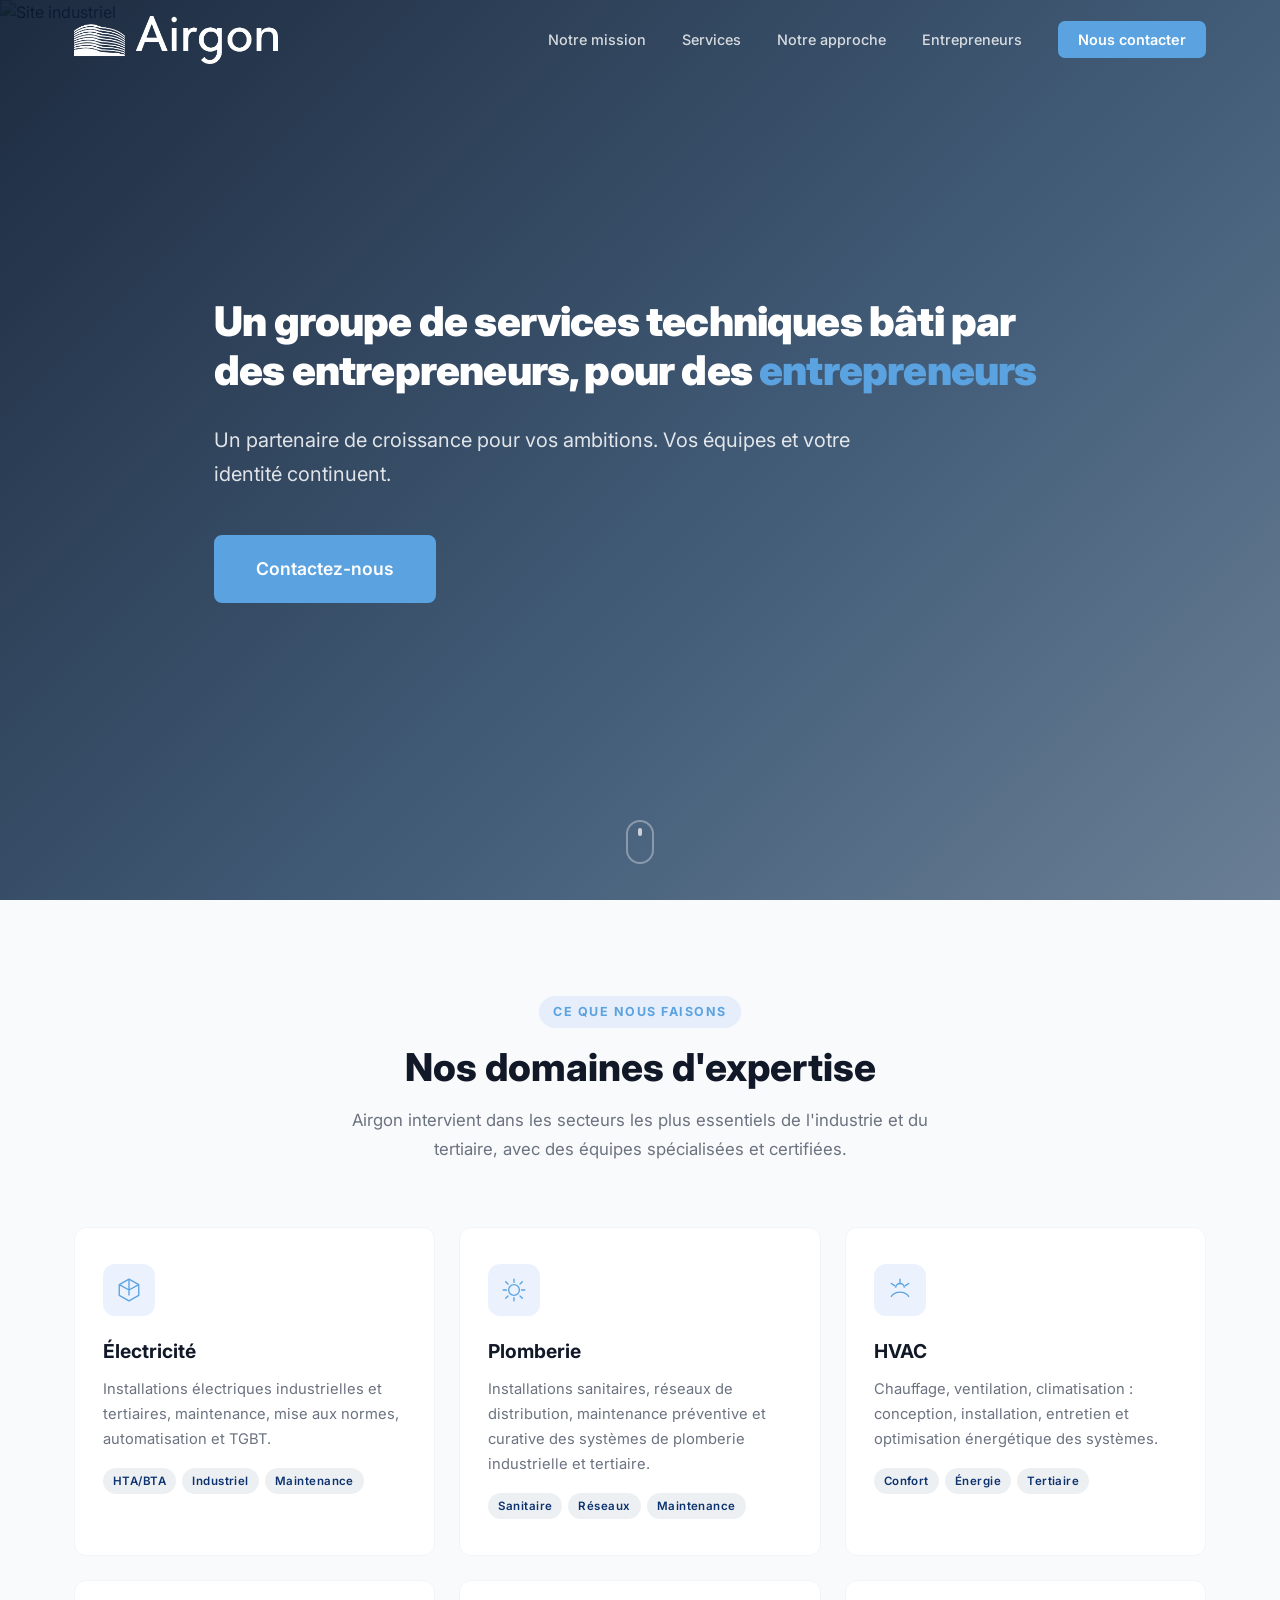
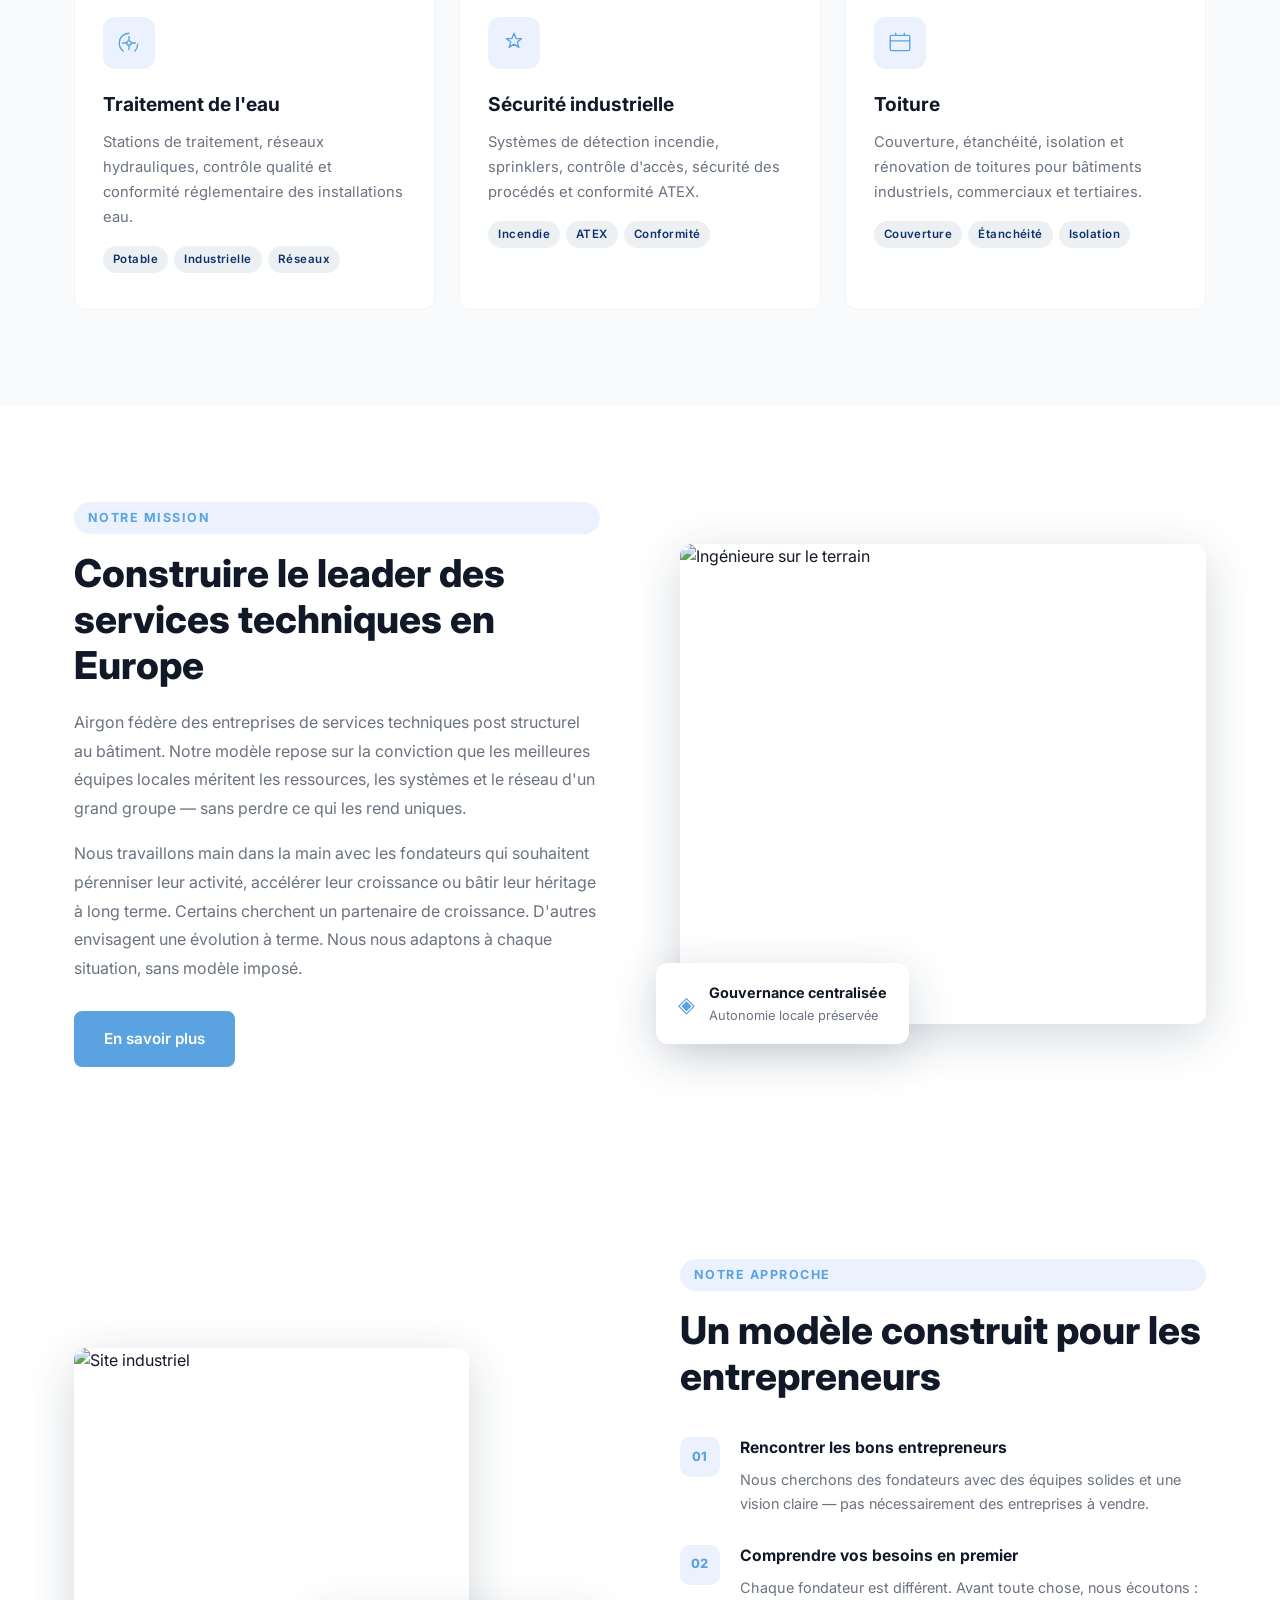
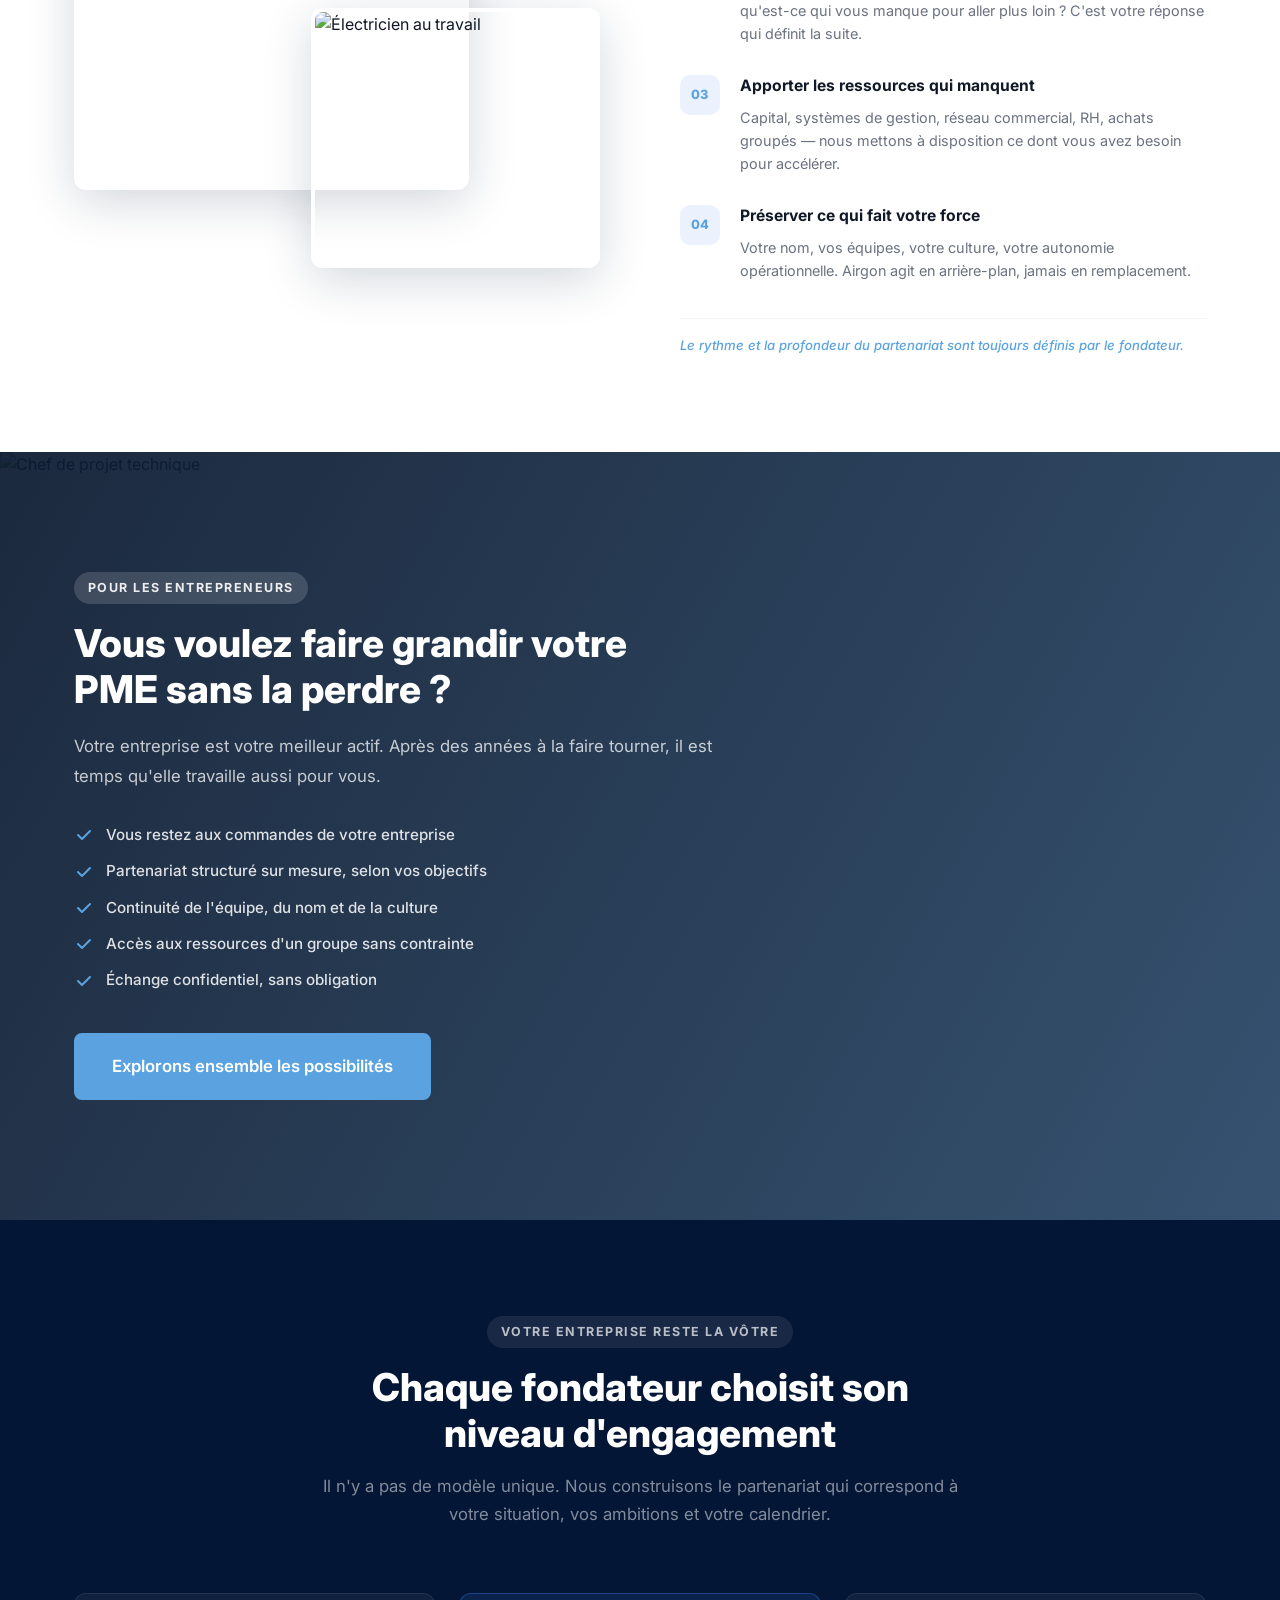
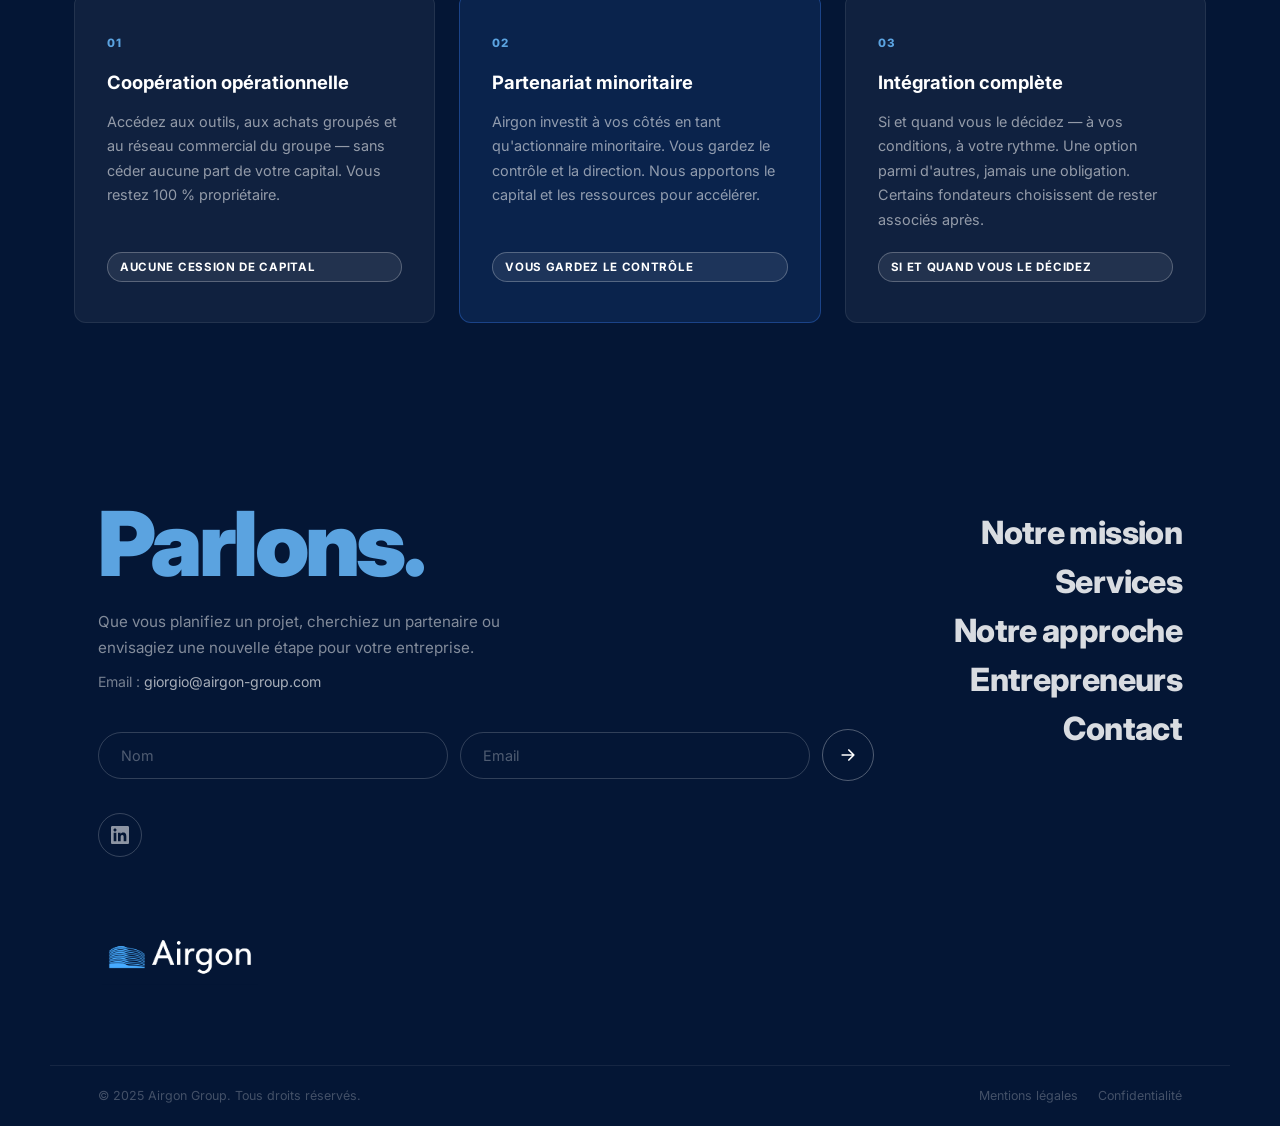
==== index.html @ ba754a62 "Link LinkedIn icon in footer to company page Co-Authored-By: Claude Opus 4.6 (1M context) <noreply@a" ====
<!DOCTYPE html>
<html lang="fr">
<head>
  <meta charset="UTF-8" />
  <meta name="viewport" content="width=device-width, initial-scale=1.0" />
  <title>Airgon Group | HVAC, Électricité, Plomberie & Toiture – Belgique & France</title>
  <link rel="icon" type="image/png" sizes="32x32" href="favicon.png" />
  <link rel="apple-touch-icon" href="favicon.png" />
  <meta name="description" content="Airgon Group est le partenaire de référence en services techniques industriels et commerciaux en Belgique et en France. HVAC, électricité, plomberie, toiture." />
  <meta name="keywords" content="Airgon, Airgon Group, services techniques, HVAC, électricité, plomberie, toiture, Belgique, France, industrie" />
  <meta name="robots" content="index, follow" />
  <link rel="canonical" href="https://www.airgon-group.com/" />

  <!-- Open Graph -->
  <meta property="og:type" content="website" />
  <meta property="og:url" content="https://www.airgon-group.com/" />
  <meta property="og:title" content="Airgon Group | HVAC, Électricité, Plomberie & Toiture – Belgique & France" />
  <meta property="og:description" content="Airgon Group fédère les meilleurs spécialistes techniques en Belgique et en France au service des clients industriels et commerciaux." />
  <meta property="og:image" content="https://www.airgon-group.com/logo-white.png" />

  <!-- JSON-LD structured data -->
  <script type="application/ld+json">
  {
    "@context": "https://schema.org",
    "@type": "Organization",
    "name": "Airgon Group",
    "alternateName": "Airgon",
    "url": "https://www.airgon-group.com",
    "logo": "https://www.airgon-group.com/favicon.png",
    "description": "Airgon Group fédère les meilleurs spécialistes techniques en Belgique et en France au service des clients industriels et commerciaux.",
    "email": "giorgio@airgon-group.com",
    "areaServed": ["BE", "FR"],
    "sameAs": []
  }
  </script>
  <script type="application/ld+json">
  {
    "@context": "https://schema.org",
    "@type": "WebSite",
    "name": "Airgon Group",
    "url": "https://www.airgon-group.com",
    "potentialAction": {
      "@type": "SearchAction",
      "target": "https://www.airgon-group.com/#services",
      "query-input": "required name=search_term_string"
    }
  }
  </script>
  <script type="application/ld+json">
  {
    "@context": "https://schema.org",
    "@type": "SiteLinksSearchBox",
    "url": "https://www.airgon-group.com",
    "potentialAction": [
      {
        "@type": "SearchAction",
        "target": "https://www.airgon-group.com/#services",
        "query-input": "required name=search_term_string"
      }
    ]
  }
  </script>

  <link href="https://fonts.googleapis.com/css2?family=Inter:wght@300;400;500;600;700;800;900&display=swap" rel="stylesheet" />
  <link rel="stylesheet" href="style.css" />
</head>
<body>

  <!-- ========== NAVIGATION ========== -->
  <nav id="navbar">
    <div class="nav-container">
      <a href="#" class="nav-logo">
        <img src="logo-white.png" alt="Airgon" class="nav-logo-img" />
      </a>
      <ul class="nav-links">
        <li><a href="#mission">Notre mission</a></li>
        <li><a href="#services">Services</a></li>
        <li><a href="#approche">Notre approche</a></li>
        <li><a href="#entrepreneurs">Entrepreneurs</a></li>
        <li><a href="#contact" class="nav-cta">Nous contacter</a></li>
      </ul>
      <button class="hamburger" id="hamburger" aria-label="Menu">
        <span></span><span></span><span></span>
      </button>
    </div>
    <div class="mobile-menu" id="mobileMenu">
      <ul>
        <li><a href="#mission" onclick="closeMenu()">Notre mission</a></li>
        <li><a href="#services" onclick="closeMenu()">Services</a></li>
        <li><a href="#approche" onclick="closeMenu()">Notre approche</a></li>
        <li><a href="#entrepreneurs" onclick="closeMenu()">Entrepreneurs</a></li>
        <li><a href="#contact" onclick="closeMenu()">Nous contacter</a></li>
      </ul>
    </div>
  </nav>

  <!-- ========== HERO ========== -->
  <section id="hero">
    <div class="hero-bg">
      <img src="https://images.pexels.com/photos/236698/pexels-photo-236698.jpeg?auto=compress&cs=tinysrgb&w=1920" alt="Site industriel" class="hero-img" />
      <div class="hero-overlay"></div>
    </div>
    <div class="hero-content">
      <h1 class="hero-title">Un groupe de services techniques bâti par des entrepreneurs, pour des <span class="hero-accent">entrepreneurs</span></h1>
      <p class="hero-subtitle">Un partenaire de croissance pour vos ambitions. Vos équipes et votre identité continuent.</p>
      <div class="hero-actions">
        <a href="#contact" class="btn btn-primary">Contactez-nous</a>
      </div>
    </div>
    <div class="hero-scroll">
      <div class="scroll-indicator"></div>
    </div>
  </section>


  <!-- ========== SERVICES ========== -->
  <section id="services">
    <div class="container">
      <div class="section-header fade-in">
        <div class="section-tag">Ce que nous faisons</div>
        <h2>Nos domaines d'expertise</h2>
        <p>Airgon intervient dans les secteurs les plus essentiels de l'industrie et du tertiaire, avec des équipes spécialisées et certifiées.</p>
      </div>
      <div class="services-grid">
        <div class="service-card fade-in">
          <div class="service-icon">
            <svg viewBox="0 0 48 48" fill="none" xmlns="http://www.w3.org/2000/svg"><path d="M24 4L6 14v20l18 10 18-10V14L24 4z" stroke="currentColor" stroke-width="2.5" stroke-linejoin="round"/><path d="M24 4v30M6 14l18 10 18-10" stroke="currentColor" stroke-width="2.5" stroke-linejoin="round"/></svg>
          </div>
          <h3>Électricité</h3>
          <p>Installations électriques industrielles et tertiaires, maintenance, mise aux normes, automatisation et TGBT.</p>
          <div class="service-tags"><span>HTA/BTA</span><span>Industriel</span><span>Maintenance</span></div>
        </div>
        <div class="service-card fade-in">
          <div class="service-icon">
            <svg viewBox="0 0 48 48" fill="none" xmlns="http://www.w3.org/2000/svg"><circle cx="24" cy="24" r="10" stroke="currentColor" stroke-width="2.5"/><path d="M24 4v6M24 38v6M4 24h6M38 24h6M8.69 8.69l4.24 4.24M35.07 35.07l4.24 4.24M8.69 39.31l4.24-4.24M35.07 12.93l4.24-4.24" stroke="currentColor" stroke-width="2.5" stroke-linecap="round"/></svg>
          </div>
          <h3>Plomberie</h3>
          <p>Installations sanitaires, réseaux de distribution, maintenance préventive et curative des systèmes de plomberie industrielle et tertiaire.</p>
          <div class="service-tags"><span>Sanitaire</span><span>Réseaux</span><span>Maintenance</span></div>
        </div>
        <div class="service-card fade-in">
          <div class="service-icon">
            <svg viewBox="0 0 48 48" fill="none" xmlns="http://www.w3.org/2000/svg"><path d="M8 36s4-8 16-8 16 8 16 8" stroke="currentColor" stroke-width="2.5" stroke-linecap="round"/><path d="M16 20c0-4.42 3.58-8 8-8s8 3.58 8 8" stroke="currentColor" stroke-width="2.5"/><path d="M24 12V4M14 16l-6-4M34 16l6-4" stroke="currentColor" stroke-width="2.5" stroke-linecap="round"/></svg>
          </div>
          <h3>HVAC</h3>
          <p>Chauffage, ventilation, climatisation : conception, installation, entretien et optimisation énergétique des systèmes.</p>
          <div class="service-tags"><span>Confort</span><span>Énergie</span><span>Tertiaire</span></div>
        </div>
        <div class="service-card fade-in">
          <div class="service-icon">
            <svg viewBox="0 0 48 48" fill="none" xmlns="http://www.w3.org/2000/svg"><path d="M24 6C14 6 6 14 6 24c0 6.08 2.86 11.5 7.3 15" stroke="currentColor" stroke-width="2.5" stroke-linecap="round"/><path d="M34.7 39C38.14 35.5 40 30.98 40 26" stroke="currentColor" stroke-width="2.5" stroke-linecap="round"/><path d="M20 24a4 4 0 1 0 8 0 4 4 0 0 0-8 0zM24 20v-8M24 28v8M20 24H12M28 24h8" stroke="currentColor" stroke-width="2.5" stroke-linecap="round"/></svg>
          </div>
          <h3>Traitement de l'eau</h3>
          <p>Stations de traitement, réseaux hydrauliques, contrôle qualité et conformité réglementaire des installations eau.</p>
          <div class="service-tags"><span>Potable</span><span>Industrielle</span><span>Réseaux</span></div>
        </div>
        <div class="service-card fade-in">
          <div class="service-icon">
            <svg viewBox="0 0 48 48" fill="none" xmlns="http://www.w3.org/2000/svg"><path d="M24 6l4 10h10l-8 6 3 10-9-6-9 6 3-10-8-6h10L24 6z" stroke="currentColor" stroke-width="2.5" stroke-linejoin="round"/></svg>
          </div>
          <h3>Sécurité industrielle</h3>
          <p>Systèmes de détection incendie, sprinklers, contrôle d'accès, sécurité des procédés et conformité ATEX.</p>
          <div class="service-tags"><span>Incendie</span><span>ATEX</span><span>Conformité</span></div>
        </div>
        <div class="service-card fade-in">
          <div class="service-icon">
            <svg viewBox="0 0 48 48" fill="none" xmlns="http://www.w3.org/2000/svg"><rect x="6" y="10" width="36" height="28" rx="3" stroke="currentColor" stroke-width="2.5"/><path d="M16 10V6M32 10V6M6 20h36" stroke="currentColor" stroke-width="2.5" stroke-linecap="round"/></svg>
          </div>
          <h3>Toiture</h3>
          <p>Couverture, étanchéité, isolation et rénovation de toitures pour bâtiments industriels, commerciaux et tertiaires.</p>
          <div class="service-tags"><span>Couverture</span><span>Étanchéité</span><span>Isolation</span></div>
        </div>
      </div>
    </div>
  </section>

  <!-- ========== MISSION ========== -->
  <section id="mission">
    <div class="container">
      <div class="mission-grid">
        <div class="mission-text fade-in">
          <div class="section-tag">Notre mission</div>
          <h2>Construire le leader des services techniques en Europe</h2>
          <p>Airgon fédère des entreprises de services techniques post structurel au bâtiment. Notre modèle repose sur la conviction que les meilleures équipes locales méritent les ressources, les systèmes et le réseau d'un grand groupe — sans perdre ce qui les rend uniques.</p>
          <p>Nous travaillons main dans la main avec les fondateurs qui souhaitent pérenniser leur activité, accélérer leur croissance ou bâtir leur héritage à long terme. Certains cherchent un partenaire de croissance. D'autres envisagent une évolution à terme. Nous nous adaptons à chaque situation, sans modèle imposé.</p>
          <a href="#entrepreneurs" class="btn btn-primary">En savoir plus</a>
        </div>
        <div class="mission-image fade-in">
          <img src="https://images.pexels.com/photos/3862369/pexels-photo-3862369.jpeg?auto=compress&cs=tinysrgb&w=800" alt="Ingénieure sur le terrain" />
          <div class="mission-card">
            <div class="mission-card-icon">&#9672;</div>
            <div>
              <strong>Gouvernance centralisée</strong>
              <span>Autonomie locale préservée</span>
            </div>
          </div>
        </div>
      </div>
    </div>
  </section>

  <!-- ========== APPROCHE ========== -->
  <section id="approche">
    <div class="container">
      <div class="approche-grid">
        <div class="approche-images fade-in">
          <div class="approche-img-main">
            <img src="https://images.pexels.com/photos/3862365/pexels-photo-3862365.jpeg?auto=compress&cs=tinysrgb&w=800" alt="Site industriel" />
          </div>
          <div class="approche-img-secondary">
            <img src="https://images.pexels.com/photos/1216589/pexels-photo-1216589.jpeg?auto=compress&cs=tinysrgb&w=600" alt="Électricien au travail" />
          </div>
        </div>
        <div class="approche-content fade-in">
          <div class="section-tag">Notre approche</div>
          <h2>Un modèle construit pour les entrepreneurs</h2>
          <div class="approche-steps">
            <div class="step">
              <div class="step-number">01</div>
              <div class="step-body">
                <h4>Rencontrer les bons entrepreneurs</h4>
                <p>Nous cherchons des fondateurs avec des équipes solides et une vision claire — pas nécessairement des entreprises à vendre.</p>
              </div>
            </div>
            <div class="step">
              <div class="step-number">02</div>
              <div class="step-body">
                <h4>Comprendre vos besoins en premier</h4>
                <p>Chaque fondateur est différent. Avant toute chose, nous écoutons : qu'est-ce qui vous manque pour aller plus loin ? C'est votre réponse qui définit la suite.</p>
              </div>
            </div>
            <div class="step">
              <div class="step-number">03</div>
              <div class="step-body">
                <h4>Apporter les ressources qui manquent</h4>
                <p>Capital, systèmes de gestion, réseau commercial, RH, achats groupés — nous mettons à disposition ce dont vous avez besoin pour accélérer.</p>
              </div>
            </div>
            <div class="step">
              <div class="step-number">04</div>
              <div class="step-body">
                <h4>Préserver ce qui fait votre force</h4>
                <p>Votre nom, vos équipes, votre culture, votre autonomie opérationnelle. Airgon agit en arrière-plan, jamais en remplacement.</p>
              </div>
            </div>
            <p class="approche-note">Le rythme et la profondeur du partenariat sont toujours définis par le fondateur.</p>
          </div>
        </div>
      </div>
    </div>
  </section>


  <!-- ========== ENTREPRENEURS CTA ========== -->
  <section id="entrepreneurs">
    <div class="entrepreneurs-bg">
      <img src="https://images.pexels.com/photos/3862387/pexels-photo-3862387.jpeg?auto=compress&cs=tinysrgb&w=1920" alt="Chef de projet technique" class="entrepreneurs-img" />
      <div class="entrepreneurs-overlay"></div>
    </div>
    <div class="container">
      <div class="entrepreneurs-content fade-in">
        <div class="section-tag light">Pour les entrepreneurs</div>
        <h2>Vous voulez faire grandir votre PME sans la perdre ?</h2>
        <p>Votre entreprise est votre meilleur actif. Après des années à la faire tourner, il est temps qu'elle travaille aussi pour vous.</p>
        <ul class="entrepreneurs-list">
          <li>
            <svg viewBox="0 0 20 20" fill="none"><path d="M4 10l4 4 8-8" stroke="currentColor" stroke-width="2" stroke-linecap="round" stroke-linejoin="round"/></svg>
            Vous restez aux commandes de votre entreprise
          </li>
          <li>
            <svg viewBox="0 0 20 20" fill="none"><path d="M4 10l4 4 8-8" stroke="currentColor" stroke-width="2" stroke-linecap="round" stroke-linejoin="round"/></svg>
            Partenariat structuré sur mesure, selon vos objectifs
          </li>
          <li>
            <svg viewBox="0 0 20 20" fill="none"><path d="M4 10l4 4 8-8" stroke="currentColor" stroke-width="2" stroke-linecap="round" stroke-linejoin="round"/></svg>
            Continuité de l'équipe, du nom et de la culture
          </li>
          <li>
            <svg viewBox="0 0 20 20" fill="none"><path d="M4 10l4 4 8-8" stroke="currentColor" stroke-width="2" stroke-linecap="round" stroke-linejoin="round"/></svg>
            Accès aux ressources d'un groupe sans contrainte
          </li>
          <li>
            <svg viewBox="0 0 20 20" fill="none"><path d="M4 10l4 4 8-8" stroke="currentColor" stroke-width="2" stroke-linecap="round" stroke-linejoin="round"/></svg>
            Échange confidentiel, sans obligation
          </li>
        </ul>
        <a href="#contact" class="btn btn-primary btn-large">Explorons ensemble les possibilités</a>
      </div>
    </div>
  </section>

  <!-- ========== MODELES DE PARTENARIAT ========== -->
  <section id="modeles">
    <div class="container">
      <div class="section-header fade-in">
        <div class="section-tag">Votre entreprise reste la vôtre</div>
        <h2>Chaque fondateur choisit son niveau d'engagement</h2>
        <p>Il n'y a pas de modèle unique. Nous construisons le partenariat qui correspond à votre situation, vos ambitions et votre calendrier.</p>
      </div>
      <div class="modeles-grid">
        <div class="modele-card fade-in">
          <div class="modele-number">01</div>
          <h3>Coopération opérationnelle</h3>
          <p>Accédez aux outils, aux achats groupés et au réseau commercial du groupe — sans céder aucune part de votre capital. Vous restez 100 % propriétaire.</p>
          <div class="modele-tag">Aucune cession de capital</div>
        </div>
        <div class="modele-card modele-featured fade-in">
          <div class="modele-number">02</div>
          <h3>Partenariat minoritaire</h3>
          <p>Airgon investit à vos côtés en tant qu'actionnaire minoritaire. Vous gardez le contrôle et la direction. Nous apportons le capital et les ressources pour accélérer.</p>
          <div class="modele-tag">Vous gardez le contrôle</div>
        </div>
        <div class="modele-card fade-in">
          <div class="modele-number">03</div>
          <h3>Intégration complète</h3>
          <p>Si et quand vous le décidez — à vos conditions, à votre rythme. Une option parmi d'autres, jamais une obligation. Certains fondateurs choisissent de rester associés après.</p>
          <div class="modele-tag">Si et quand vous le décidez</div>
        </div>
      </div>
    </div>
  </section>



  <!-- ========== DARK CONTACT + FOOTER ========== -->
  <section id="contact">
    <div class="dark-footer">
      <div class="dark-footer-inner">

        <!-- LEFT: contact block -->
        <div class="df-left">
          <h2 class="df-heading">Parlons.</h2>
          <p class="df-sub">Que vous planifiez un projet, cherchiez un partenaire ou envisagiez une nouvelle étape pour votre entreprise.</p>
          <p class="df-email">Email : <a href="mailto:giorgio@airgon-group.com">giorgio@airgon-group.com</a></p>

          <form class="df-form" onsubmit="handleSubmit(event)" id="df-form">
            <div class="df-form-row">
              <input type="text" name="name" placeholder="Nom" required class="df-input" />
              <input type="email" name="email" placeholder="Email" required class="df-input" />
              <button type="submit" class="df-submit" aria-label="Envoyer">
                <svg viewBox="0 0 24 24" fill="none"><path d="M5 12h14M13 6l6 6-6 6" stroke="currentColor" stroke-width="2" stroke-linecap="round" stroke-linejoin="round"/></svg>
              </button>
            </div>
            <div id="df-success" class="df-success" style="display:none">Merci ! On revient vers vous bientôt.</div>
          </form>

          <div class="df-social">
            <a href="https://www.linkedin.com/company/air-gon/?viewAsMember=true" target="_blank" rel="noopener noreferrer" aria-label="LinkedIn" class="df-social-link">
              <svg viewBox="0 0 24 24" fill="currentColor"><path d="M20.447 20.452h-3.554v-5.569c0-1.328-.027-3.037-1.852-3.037-1.853 0-2.136 1.445-2.136 2.939v5.667H9.351V9h3.414v1.561h.046c.477-.9 1.637-1.85 3.37-1.85 3.601 0 4.267 2.37 4.267 5.455v6.286zM5.337 7.433c-1.144 0-2.063-.926-2.063-2.065 0-1.138.92-2.063 2.063-2.063 1.14 0 2.064.925 2.064 2.063 0 1.139-.925 2.065-2.064 2.065zm1.782 13.019H3.555V9h3.564v11.452zM22.225 0H1.771C.792 0 0 .774 0 1.729v20.542C0 23.227.792 24 1.771 24h20.451C23.2 24 24 23.227 24 22.271V1.729C24 .774 23.2 0 22.222 0h.003z"/></svg>
            </a>
          </div>

          <!-- Bottom: logo -->
          <div class="df-logo">
            <img src="logo.png" alt="Airgon" class="footer-logo-img" />
          </div>
        </div>

        <!-- RIGHT: large nav links -->
        <nav class="df-nav">
          <a href="#mission">Notre mission</a>
          <a href="#services">Services</a>
          <a href="#approche">Notre approche</a>
          <a href="#entrepreneurs">Entrepreneurs</a>
          <a href="#contact">Contact</a>
        </nav>

      </div>

      <div class="df-bottom">
        <span>© 2025 Airgon Group. Tous droits réservés.</span>
        <div class="df-legal">
          <a href="#">Mentions légales</a>
          <a href="#">Confidentialité</a>
        </div>
      </div>
    </div>
  </section>

  <!-- ========== FOOTER (hidden – merged above) ========== -->
  <footer id="footer" style="display:none">
    <div class="container">
      <div class="footer-grid">
        <div class="footer-brand"></div>
        <div class="footer-links">
          <ul></ul>
        </div>
        <div class="footer-links">
          <h5>Services</h5>
          <ul>
            <li><a href="#services">Électricité</a></li>
            <li><a href="#services">Plomberie</a></li>
            <li><a href="#services">HVAC</a></li>
            <li><a href="#services">Traitement de l'eau</a></li>
            <li><a href="#services">Sécurité industrielle</a></li>
            <li><a href="#services">Toiture</a></li>
          </ul>
        </div>
        <div class="footer-links">
          <h5>Zones d'intervention</h5>
          <ul>
            <li><a href="#">Belgique</a></li>
            <li><a href="#">France</a></li>
            <li><a href="#">Île-de-France</a></li>
            <li><a href="#">Wallonie</a></li>
            <li><a href="#">Bruxelles</a></li>
          </ul>
        </div>
      </div>
      <div class="footer-bottom">
        <p>© 2025 Airgon Group. Tous droits réservés.</p>
        <div class="footer-legal">
          <a href="#">Mentions légales</a>
          <a href="#">Politique de confidentialité</a>
        </div>
      </div>
    </div>
  </footer>

  <script src="script.js"></script>
</body>
</html>
---- style.css ----
/* =============================================
   MONTE ROSA – STYLE PRINCIPAL
   Couleurs : Bleu #1a3a5c / Gris #f0f2f5
   ============================================= */

:root {
  --blue-dark:    #041635;
  --blue-main:    #072050;
  --blue-mid:     #0d3270;
  --blue-light:   #1a4d9a;
  --blue-accent:  #5ba3e0;
  --gray-900:     #111827;
  --gray-700:     #374151;
  --gray-500:     #6b7280;
  --gray-300:     #d1d5db;
  --gray-100:     #f3f4f6;
  --gray-50:      #f9fafb;
  --white:        #ffffff;
  --transition:   0.3s ease;
  --radius:       12px;
  --shadow:       0 4px 24px rgba(15, 39, 68, 0.12);
  --shadow-lg:    0 12px 48px rgba(15, 39, 68, 0.18);
}

*, *::before, *::after { box-sizing: border-box; margin: 0; padding: 0; }

html { scroll-behavior: smooth; font-size: 16px; }

body {
  font-family: 'Inter', -apple-system, BlinkMacSystemFont, sans-serif;
  color: var(--gray-900);
  background: var(--white);
  line-height: 1.6;
  overflow-x: hidden;
}

a { text-decoration: none; color: inherit; }
ul { list-style: none; }
img { display: block; width: 100%; object-fit: cover; }

.container {
  max-width: 1180px;
  margin: 0 auto;
  padding: 0 24px;
}

/* ==================== BUTTONS ==================== */
.btn {
  display: inline-flex;
  align-items: center;
  gap: 8px;
  padding: 14px 28px;
  border-radius: 8px;
  font-size: 0.95rem;
  font-weight: 600;
  cursor: pointer;
  transition: all var(--transition);
  border: 2px solid transparent;
  white-space: nowrap;
}
.btn-primary {
  background: var(--blue-accent);
  color: var(--white);
  border-color: var(--blue-accent);
}
.btn-primary:hover {
  background: #2563eb;
  border-color: #2563eb;
  transform: translateY(-2px);
  box-shadow: 0 8px 24px rgba(59, 130, 246, 0.35);
}
.btn-outline {
  background: transparent;
  color: var(--white);
  border-color: rgba(255,255,255,0.6);
}
.btn-outline:hover {
  background: rgba(255,255,255,0.1);
  border-color: var(--white);
}
.btn-large { padding: 18px 36px; font-size: 1.05rem; }
.btn-full { width: 100%; justify-content: center; }

/* ==================== SECTION COMMON ==================== */
section { padding: 96px 0; }

.section-header {
  text-align: center;
  max-width: 640px;
  margin: 0 auto 64px;
}
.section-tag {
  display: inline-block;
  font-size: 0.78rem;
  font-weight: 700;
  letter-spacing: 0.12em;
  text-transform: uppercase;
  color: var(--blue-accent);
  background: rgba(59,130,246,0.1);
  padding: 6px 14px;
  border-radius: 100px;
  margin-bottom: 16px;
}
.section-tag.light {
  color: rgba(255,255,255,0.9);
  background: rgba(255,255,255,0.15);
}

h2 {
  font-size: clamp(1.8rem, 3vw, 2.6rem);
  font-weight: 800;
  line-height: 1.2;
  color: var(--gray-900);
  margin-bottom: 16px;
}
h3 { font-size: 1.2rem; font-weight: 700; margin-bottom: 10px; }
h4 { font-size: 1rem; font-weight: 700; margin-bottom: 8px; }

.section-header p {
  font-size: 1.05rem;
  color: var(--gray-500);
  line-height: 1.7;
}

/* ==================== FADE IN ==================== */
.fade-in {
  opacity: 0;
  transform: translateY(28px);
  transition: opacity 0.7s ease, transform 0.7s ease;
}
.fade-in.visible {
  opacity: 1;
  transform: translateY(0);
}

/* ==================== NAVIGATION ==================== */
#navbar {
  position: fixed;
  top: 0; left: 0; right: 0;
  z-index: 1000;
  transition: background var(--transition), box-shadow var(--transition), padding var(--transition);
  padding: 16px 0;
}
#navbar.scrolled {
  background: rgba(13, 27, 42, 0.97);
  backdrop-filter: blur(12px);
  box-shadow: 0 2px 24px rgba(0,0,0,0.2);
  padding: 10px 0;
}

.nav-container {
  max-width: 1180px;
  margin: 0 auto;
  padding: 0 24px;
  display: flex;
  align-items: center;
  justify-content: space-between;
}

.nav-logo { display: flex; align-items: center; }
.logo-text {
  font-size: 1.5rem;
  font-weight: 900;
  color: var(--white);
  letter-spacing: -0.03em;
}
.logo-accent { color: var(--blue-accent); }

.nav-logo-img {
  height: 48px;
  width: auto;
  display: block;
}
.footer-logo-img {
  height: 56px;
  width: auto;
  display: block;
  border-radius: 8px;
  margin-top: 8px;
}

.nav-links {
  display: flex;
  align-items: center;
  gap: 36px;
}
.nav-links a {
  font-size: 0.9rem;
  font-weight: 500;
  color: rgba(255,255,255,0.8);
  transition: color var(--transition);
}
.nav-links a:hover { color: var(--white); }
.nav-cta {
  background: var(--blue-accent) !important;
  color: var(--white) !important;
  padding: 10px 20px;
  border-radius: 7px;
  font-weight: 600 !important;
}
.nav-cta:hover { background: #2563eb !important; }

.hamburger {
  display: none;
  flex-direction: column;
  gap: 5px;
  background: none;
  border: none;
  cursor: pointer;
  padding: 4px;
}
.hamburger span {
  display: block;
  width: 24px;
  height: 2px;
  background: var(--white);
  border-radius: 2px;
  transition: all var(--transition);
}

.mobile-menu {
  display: none;
  background: var(--blue-dark);
  padding: 16px 24px 24px;
}
.mobile-menu.open { display: block; }
.mobile-menu ul { display: flex; flex-direction: column; gap: 0; }
.mobile-menu a {
  display: block;
  color: rgba(255,255,255,0.85);
  font-size: 1rem;
  font-weight: 500;
  padding: 14px 0;
  border-bottom: 1px solid rgba(255,255,255,0.08);
  transition: color var(--transition);
}
.mobile-menu a:hover { color: var(--white); }

/* ==================== HERO ==================== */
#hero {
  position: relative;
  height: 100vh;
  min-height: 680px;
  display: flex;
  align-items: center;
  padding: 0;
  overflow: hidden;
}
.hero-bg {
  position: absolute;
  inset: 0;
  z-index: 0;
}
.hero-img {
  width: 100%;
  height: 100%;
  object-fit: cover;
  object-position: center 30%;
}
.hero-overlay {
  position: absolute;
  inset: 0;
  background: linear-gradient(
    135deg,
    rgba(10, 25, 47, 0.92) 0%,
    rgba(26, 58, 92, 0.82) 60%,
    rgba(26, 58, 92, 0.65) 100%
  );
}
.hero-content {
  position: relative;
  z-index: 1;
  max-width: 900px;
  margin: 0 auto;
  padding: 0 24px;
  text-align: left;
}
.hero-badge {
  display: none;
}
.hero-title {
  font-size: clamp(1.8rem, 3.2vw, 3.2rem);
  font-weight: 900;
  color: var(--white);
  line-height: 1.2;
  margin-bottom: 28px;
  letter-spacing: -0.02em;
  animation: fadeDown 0.8s ease 0.15s both;
}
.hero-accent {
  color: var(--blue-accent);
}
.hero-subtitle {
  font-size: clamp(1.05rem, 1.8vw, 1.25rem);
  color: rgba(255,255,255,0.85);
  line-height: 1.7;
  max-width: 640px;
  margin: 0 0 44px;
  animation: fadeDown 0.8s ease 0.3s both;
}
.hero-actions {
  display: flex;
  gap: 16px;
  justify-content: flex-start;
  flex-wrap: wrap;
  animation: fadeDown 0.8s ease 0.45s both;
}
.hero-actions .btn {
  padding: 18px 40px;
  font-size: 1.1rem;
}
.hero-scroll {
  position: absolute;
  bottom: 36px;
  left: 50%;
  transform: translateX(-50%);
  z-index: 1;
}
.scroll-indicator {
  width: 28px;
  height: 44px;
  border: 2px solid rgba(255,255,255,0.35);
  border-radius: 14px;
  position: relative;
}
.scroll-indicator::after {
  content: '';
  position: absolute;
  width: 4px;
  height: 8px;
  background: rgba(255,255,255,0.7);
  border-radius: 2px;
  left: 50%;
  transform: translateX(-50%);
  top: 6px;
  animation: scrollBounce 1.8s infinite;
}

@keyframes fadeDown { from { opacity: 0; transform: translateY(-20px); } to { opacity: 1; transform: translateY(0); } }
@keyframes scrollBounce { 0%, 100% { top: 6px; opacity: 1; } 60% { top: 22px; opacity: 0.2; } }

/* ==================== STATS ==================== */
#stats {
  background: var(--blue-main);
  padding: 40px 0;
}
.stats-container {
  max-width: 1180px;
  margin: 0 auto;
  padding: 0 24px;
  display: flex;
  align-items: center;
  justify-content: center;
  gap: 0;
  flex-wrap: wrap;
}
.stat-item {
  flex: 1;
  min-width: 160px;
  text-align: center;
  padding: 20px 24px;
}
.stat-number {
  display: block;
  font-size: 2.8rem;
  font-weight: 900;
  color: var(--white);
  line-height: 1;
  margin-bottom: 8px;
  letter-spacing: -0.02em;
}
.stat-label {
  font-size: 0.85rem;
  color: rgba(255,255,255,0.6);
  font-weight: 500;
  text-transform: uppercase;
  letter-spacing: 0.06em;
}
.stat-divider {
  width: 1px;
  height: 48px;
  background: rgba(255,255,255,0.15);
  flex-shrink: 0;
}

/* ==================== MISSION ==================== */
#mission { background: var(--white); }
.mission-grid {
  display: grid;
  grid-template-columns: 1fr 1fr;
  gap: 80px;
  align-items: center;
}
.mission-text .section-tag { display: block; margin-bottom: 16px; }
.mission-text h2 { color: var(--gray-900); margin-bottom: 20px; }
.mission-text p {
  color: var(--gray-500);
  line-height: 1.8;
  margin-bottom: 16px;
  font-size: 1rem;
}
.mission-text .btn { margin-top: 12px; }

.mission-image {
  position: relative;
}
.mission-image img {
  border-radius: var(--radius);
  height: 480px;
  object-fit: cover;
  box-shadow: var(--shadow-lg);
}
.mission-card {
  position: absolute;
  bottom: -20px;
  left: -24px;
  background: var(--white);
  border-radius: var(--radius);
  padding: 18px 22px;
  box-shadow: var(--shadow-lg);
  display: flex;
  align-items: center;
  gap: 14px;
  min-width: 240px;
}
.mission-card-icon {
  font-size: 1.4rem;
  color: var(--blue-accent);
  flex-shrink: 0;
}
.mission-card div {
  display: flex;
  flex-direction: column;
  gap: 2px;
}
.mission-card strong {
  font-size: 0.9rem;
  font-weight: 700;
  color: var(--gray-900);
}
.mission-card span {
  font-size: 0.8rem;
  color: var(--gray-500);
}

/* ==================== SERVICES ==================== */
#services { background: var(--gray-50); }
.services-grid {
  display: grid;
  grid-template-columns: repeat(3, 1fr);
  gap: 24px;
}
.service-card {
  background: var(--white);
  border-radius: var(--radius);
  padding: 36px 28px;
  border: 1px solid var(--gray-100);
  transition: all var(--transition);
  position: relative;
  overflow: hidden;
}
.service-card::before {
  content: '';
  position: absolute;
  top: 0; left: 0; right: 0;
  height: 3px;
  background: linear-gradient(90deg, var(--blue-main), var(--blue-accent));
  transform: scaleX(0);
  transform-origin: left;
  transition: transform var(--transition);
}
.service-card:hover { transform: translateY(-6px); box-shadow: var(--shadow-lg); }
.service-card:hover::before { transform: scaleX(1); }

.service-icon {
  width: 52px;
  height: 52px;
  background: rgba(59,130,246,0.1);
  border-radius: 12px;
  display: flex;
  align-items: center;
  justify-content: center;
  margin-bottom: 20px;
  color: var(--blue-accent);
  transition: background var(--transition);
}
.service-icon svg { width: 26px; height: 26px; }
.service-card:hover .service-icon { background: var(--blue-accent); color: var(--white); }

.service-card h3 { color: var(--gray-900); }
.service-card p { color: var(--gray-500); font-size: 0.92rem; line-height: 1.7; margin-bottom: 16px; }
.service-tags { display: flex; gap: 6px; flex-wrap: wrap; }
.service-tags span {
  font-size: 0.72rem;
  font-weight: 600;
  color: var(--blue-mid);
  background: rgba(26,61,92,0.08);
  padding: 4px 10px;
  border-radius: 100px;
  letter-spacing: 0.04em;
}

/* ==================== APPROCHE ==================== */
#approche { background: var(--white); }
.approche-grid {
  display: grid;
  grid-template-columns: 1fr 1fr;
  gap: 80px;
  align-items: center;
}
.approche-images { position: relative; height: 520px; }
.approche-img-main {
  position: absolute;
  top: 0; left: 0;
  width: 75%;
  height: 85%;
  border-radius: var(--radius);
  overflow: hidden;
  box-shadow: var(--shadow-lg);
}
.approche-img-main img { height: 100%; }
.approche-img-secondary {
  position: absolute;
  bottom: 0; right: 0;
  width: 55%;
  height: 50%;
  border-radius: var(--radius);
  overflow: hidden;
  box-shadow: var(--shadow-lg);
  border: 4px solid var(--white);
}
.approche-img-secondary img { height: 100%; }

.approche-content .section-tag { display: block; margin-bottom: 16px; }
.approche-content h2 { margin-bottom: 36px; }

.approche-steps { display: flex; flex-direction: column; gap: 28px; }
.step { display: flex; gap: 20px; align-items: flex-start; }
.step-number {
  font-size: 0.8rem;
  font-weight: 800;
  color: var(--blue-accent);
  background: rgba(59,130,246,0.1);
  min-width: 40px;
  height: 40px;
  border-radius: 10px;
  display: flex;
  align-items: center;
  justify-content: center;
  letter-spacing: 0.02em;
  flex-shrink: 0;
  margin-top: 2px;
}
.step-body h4 { color: var(--gray-900); font-size: 0.98rem; }
.step-body p { color: var(--gray-500); font-size: 0.9rem; line-height: 1.6; }

/* Approche footnote */
.approche-note {
  font-size: 0.82rem;
  color: var(--blue-accent);
  font-style: italic;
  font-weight: 500;
  margin-top: 8px;
  padding-top: 16px;
  border-top: 1px solid var(--gray-100);
}

/* ==================== VALEURS ==================== */
#valeurs { background: var(--gray-50); }
.valeurs-grid {
  display: grid;
  grid-template-columns: repeat(4, 1fr);
  gap: 24px;
}
.valeur-card {
  background: var(--white);
  border-radius: var(--radius);
  padding: 36px 24px;
  text-align: center;
  border: 1px solid var(--gray-100);
  transition: all var(--transition);
}
.valeur-card:hover { transform: translateY(-4px); box-shadow: var(--shadow); }
.valeur-icon {
  width: 56px;
  height: 56px;
  margin: 0 auto 20px;
  background: linear-gradient(135deg, rgba(26,58,92,0.08), rgba(59,130,246,0.12));
  border-radius: 14px;
  display: flex;
  align-items: center;
  justify-content: center;
  color: var(--blue-main);
  transition: all var(--transition);
}
.valeur-icon svg { width: 24px; height: 24px; }
.valeur-card:hover .valeur-icon {
  background: linear-gradient(135deg, var(--blue-main), var(--blue-accent));
  color: var(--white);
}
.valeur-card h4 { color: var(--gray-900); margin-bottom: 10px; }
.valeur-card p { color: var(--gray-500); font-size: 0.88rem; line-height: 1.65; }

/* ==================== MODELES DE PARTENARIAT ==================== */
#modeles { background: var(--blue-dark); }
#modeles .section-tag { color: rgba(255,255,255,0.7); background: rgba(255,255,255,0.08); }
#modeles h2 { color: var(--white); }
#modeles .section-header p { color: rgba(255,255,255,0.5); }

.modeles-grid {
  display: grid;
  grid-template-columns: repeat(3, 1fr);
  gap: 24px;
}
.modele-card {
  background: rgba(255,255,255,0.05);
  border: 1px solid rgba(255,255,255,0.08);
  border-radius: var(--radius);
  padding: 40px 32px;
  position: relative;
  transition: all var(--transition);
  display: flex;
  flex-direction: column;
}
.modele-card:hover {
  background: rgba(255,255,255,0.08);
  border-color: rgba(255,255,255,0.15);
  transform: translateY(-4px);
}
.modele-featured {
  background: rgba(59,130,246,0.12);
  border-color: rgba(59,130,246,0.35);
}
.modele-featured:hover { border-color: var(--blue-accent); }

.modele-number {
  font-size: 0.72rem;
  font-weight: 800;
  letter-spacing: 0.1em;
  color: var(--blue-accent);
  margin-bottom: 16px;
}
.modele-card h3 {
  color: var(--white);
  font-size: 1.15rem;
  margin-bottom: 12px;
}
.modele-card p {
  color: rgba(255,255,255,0.55);
  font-size: 0.9rem;
  line-height: 1.7;
  margin-bottom: 20px;
  flex: 1;
}
.modele-tag {
  display: inline-block;
  font-size: 0.72rem;
  font-weight: 700;
  letter-spacing: 0.06em;
  text-transform: uppercase;
  color: var(--white);
  background: rgba(255,255,255,0.08);
  border: 1px solid rgba(255,255,255,0.25);
  padding: 5px 12px;
  border-radius: 100px;
}

/* ==================== FAQ ==================== */
#faq { background: var(--gray-50); }

.faq-list {
  max-width: 760px;
  margin: 0 auto;
  display: flex;
  flex-direction: column;
  gap: 12px;
}
.faq-item {
  background: var(--white);
  border: 1px solid var(--gray-100);
  border-radius: var(--radius);
  overflow: hidden;
  transition: box-shadow var(--transition);
}
.faq-item:hover { box-shadow: var(--shadow); }
.faq-item.open { box-shadow: var(--shadow); }

.faq-question {
  width: 100%;
  display: flex;
  align-items: center;
  justify-content: space-between;
  gap: 16px;
  padding: 22px 28px;
  background: none;
  border: none;
  cursor: pointer;
  font-family: inherit;
  font-size: 1rem;
  font-weight: 600;
  color: var(--gray-900);
  text-align: left;
}
.faq-question svg {
  width: 20px;
  height: 20px;
  flex-shrink: 0;
  color: var(--blue-accent);
  transition: transform var(--transition);
}
.faq-item.open .faq-question svg { transform: rotate(180deg); }

.faq-answer {
  max-height: 0;
  overflow: hidden;
  transition: max-height 0.4s ease, padding 0.3s ease;
}
.faq-item.open .faq-answer { max-height: 300px; }

.faq-answer p {
  padding: 0 28px 22px;
  color: var(--gray-500);
  font-size: 0.95rem;
  line-height: 1.75;
}

/* ==================== ENTREPRENEURS ==================== */
#entrepreneurs {
  position: relative;
  padding: 120px 0;
  overflow: hidden;
}
.entrepreneurs-bg {
  position: absolute;
  inset: 0;
  z-index: 0;
}
.entrepreneurs-img {
  width: 100%;
  height: 100%;
  object-fit: cover;
  object-position: center 40%;
}
.entrepreneurs-overlay {
  position: absolute;
  inset: 0;
  background: linear-gradient(
    120deg,
    rgba(10, 25, 47, 0.93) 0%,
    rgba(26, 58, 92, 0.88) 100%
  );
}
.entrepreneurs-content {
  position: relative;
  z-index: 1;
  max-width: 640px;
}
.entrepreneurs-content h2 {
  color: var(--white);
  margin-bottom: 20px;
  font-size: clamp(1.6rem, 3vw, 2.4rem);
}
.entrepreneurs-content p {
  color: rgba(255,255,255,0.75);
  font-size: 1.05rem;
  line-height: 1.75;
  margin-bottom: 32px;
}
.entrepreneurs-list {
  display: flex;
  flex-direction: column;
  gap: 12px;
  margin-bottom: 40px;
}
.entrepreneurs-list li {
  display: flex;
  align-items: center;
  gap: 12px;
  color: rgba(255,255,255,0.85);
  font-size: 0.95rem;
  font-weight: 500;
}
.entrepreneurs-list svg {
  width: 20px;
  height: 20px;
  color: var(--blue-accent);
  flex-shrink: 0;
}

/* ==================== GALLERY ==================== */
#gallery { padding: 0; }
.gallery-grid {
  display: grid;
  grid-template-columns: repeat(4, 1fr);
  height: 320px;
}
.gallery-item {
  position: relative;
  overflow: hidden;
  cursor: pointer;
}
.gallery-item img {
  height: 100%;
  width: 100%;
  object-fit: cover;
  transition: transform 0.5s ease;
}
.gallery-item:hover img { transform: scale(1.06); }
.gallery-label {
  position: absolute;
  bottom: 0; left: 0; right: 0;
  background: linear-gradient(transparent, rgba(10,25,47,0.85));
  color: var(--white);
  font-size: 0.82rem;
  font-weight: 600;
  padding: 24px 16px 14px;
  transform: translateY(100%);
  transition: transform var(--transition);
}
.gallery-item:hover .gallery-label { transform: translateY(0); }

/* ==================== DARK CONTACT FOOTER ==================== */
#contact { padding: 0; background: #041635; }

.dark-footer {
  background: #041635;
  color: var(--white);
  padding: 80px 0 0;
}
.dark-footer-inner {
  max-width: 1180px;
  margin: 0 auto;
  padding: 0 48px 80px;
  display: grid;
  grid-template-columns: 1fr auto;
  gap: 80px;
  align-items: flex-start;
  border-bottom: 1px solid rgba(255,255,255,0.07);
}

/* -- Left block -- */
.df-left { display: flex; flex-direction: column; gap: 0; }

.df-heading {
  font-size: clamp(3rem, 7vw, 6rem);
  font-weight: 900;
  letter-spacing: -0.04em;
  color: var(--blue-accent);
  line-height: 1;
  margin-bottom: 20px;
}
.df-sub {
  font-size: 0.95rem;
  color: rgba(255,255,255,0.5);
  line-height: 1.7;
  max-width: 420px;
  margin-bottom: 10px;
}
.df-email {
  font-size: 0.88rem;
  color: rgba(255,255,255,0.45);
  margin-bottom: 36px;
}
.df-email a {
  color: rgba(255,255,255,0.65);
  transition: color var(--transition);
}
.df-email a:hover { color: var(--blue-accent); }

/* Inline form */
.df-form { margin-bottom: 32px; }
.df-form-row {
  display: flex;
  align-items: center;
  gap: 12px;
  flex-wrap: wrap;
}
.df-input {
  flex: 1;
  min-width: 160px;
  background: transparent;
  border: 1.5px solid rgba(255,255,255,0.18);
  border-radius: 100px;
  padding: 14px 22px;
  font-size: 0.9rem;
  font-family: inherit;
  color: var(--white);
  outline: none;
  transition: border-color var(--transition);
}
.df-input::placeholder { color: rgba(255,255,255,0.3); }
.df-input:focus { border-color: var(--blue-accent); }

.df-submit {
  width: 52px;
  height: 52px;
  border-radius: 50%;
  background: transparent;
  border: 1.5px solid rgba(255,255,255,0.3);
  color: var(--white);
  cursor: pointer;
  display: flex;
  align-items: center;
  justify-content: center;
  flex-shrink: 0;
  transition: all var(--transition);
}
.df-submit svg { width: 20px; height: 20px; }
.df-submit:hover {
  background: var(--blue-accent);
  border-color: var(--blue-accent);
  transform: scale(1.05);
}

.df-success {
  margin-top: 12px;
  font-size: 0.85rem;
  color: var(--blue-accent);
  font-weight: 600;
}

/* Social */
.df-social { display: flex; gap: 12px; margin-bottom: 64px; }
.df-social-link {
  width: 44px;
  height: 44px;
  border-radius: 50%;
  border: 1.5px solid rgba(255,255,255,0.2);
  display: flex;
  align-items: center;
  justify-content: center;
  color: rgba(255,255,255,0.55);
  transition: all var(--transition);
}
.df-social-link svg { width: 18px; height: 18px; }
.df-social-link:hover {
  border-color: var(--blue-accent);
  color: var(--blue-accent);
}

/* Logo at bottom of left */
.df-logo .logo-text { font-size: 2rem; }

/* -- Right nav -- */
.df-nav {
  display: flex;
  flex-direction: column;
  align-items: flex-end;
  gap: 4px;
  padding-top: 12px;
}
.df-nav a {
  font-size: clamp(1.3rem, 2.5vw, 2rem);
  font-weight: 800;
  color: rgba(255,255,255,0.85);
  letter-spacing: -0.02em;
  transition: color var(--transition);
  line-height: 1.4;
}
.df-nav a:hover { color: var(--blue-accent); }

/* Bottom bar */
.df-bottom {
  max-width: 1180px;
  margin: 0 auto;
  padding: 20px 48px;
  display: flex;
  justify-content: space-between;
  align-items: center;
  font-size: 0.78rem;
  color: rgba(255,255,255,0.25);
  flex-wrap: wrap;
  gap: 12px;
}
.df-legal { display: flex; gap: 20px; }
.df-legal a { color: rgba(255,255,255,0.25); transition: color var(--transition); }
.df-legal a:hover { color: rgba(255,255,255,0.6); }

/* ==================== CONTACT (old) ==================== */
.contact-grid {
  display: grid;
  grid-template-columns: 1fr 1.4fr;
  gap: 80px;
  align-items: flex-start;
}
.contact-info .section-tag { display: block; margin-bottom: 16px; }
.contact-info h2 { margin-bottom: 16px; }
.contact-info > p { color: var(--gray-500); line-height: 1.75; margin-bottom: 36px; }

.contact-details { display: flex; flex-direction: column; gap: 16px; }
.contact-item {
  display: flex;
  align-items: center;
  gap: 12px;
  color: var(--gray-700);
  font-size: 0.95rem;
  font-weight: 500;
}
.contact-item svg { width: 20px; height: 20px; color: var(--blue-accent); flex-shrink: 0; }

.contact-form-wrap {
  background: var(--white);
  border-radius: 16px;
  padding: 40px;
  box-shadow: var(--shadow);
  border: 1px solid var(--gray-100);
}
.contact-form { display: flex; flex-direction: column; gap: 20px; }
.form-row { display: grid; grid-template-columns: 1fr 1fr; gap: 16px; }
.form-group { display: flex; flex-direction: column; gap: 7px; }
.form-group label {
  font-size: 0.82rem;
  font-weight: 600;
  color: var(--gray-700);
  letter-spacing: 0.02em;
}
.form-group input,
.form-group select,
.form-group textarea {
  border: 1.5px solid var(--gray-300);
  border-radius: 8px;
  padding: 12px 14px;
  font-size: 0.95rem;
  font-family: inherit;
  color: var(--gray-900);
  background: var(--white);
  outline: none;
  transition: border-color var(--transition), box-shadow var(--transition);
  resize: vertical;
}
.form-group input:focus,
.form-group select:focus,
.form-group textarea:focus {
  border-color: var(--blue-accent);
  box-shadow: 0 0 0 3px rgba(59,130,246,0.12);
}
.form-group input::placeholder,
.form-group textarea::placeholder { color: var(--gray-300); }

.form-success {
  text-align: center;
  color: #059669;
  background: #d1fae5;
  border-radius: 8px;
  padding: 14px;
  font-size: 0.9rem;
  font-weight: 600;
}

/* ==================== FOOTER ==================== */
#footer {
  background: var(--blue-dark);
  color: rgba(255,255,255,0.7);
  padding: 72px 0 0;
}
.footer-grid {
  display: grid;
  grid-template-columns: 2fr 1fr 1fr 1fr;
  gap: 48px;
  padding-bottom: 48px;
  border-bottom: 1px solid rgba(255,255,255,0.08);
}
.footer-brand .logo-text { font-size: 1.6rem; }
.footer-brand p {
  margin-top: 16px;
  font-size: 0.88rem;
  line-height: 1.7;
  color: rgba(255,255,255,0.5);
  max-width: 260px;
}
.footer-social { display: flex; gap: 12px; margin-top: 20px; }
.footer-social a {
  width: 36px; height: 36px;
  background: rgba(255,255,255,0.08);
  border-radius: 8px;
  display: flex;
  align-items: center;
  justify-content: center;
  color: rgba(255,255,255,0.6);
  transition: all var(--transition);
}
.footer-social a:hover { background: var(--blue-accent); color: var(--white); }
.footer-social svg { width: 16px; height: 16px; }

.footer-links h5 {
  font-size: 0.78rem;
  font-weight: 700;
  letter-spacing: 0.1em;
  text-transform: uppercase;
  color: rgba(255,255,255,0.4);
  margin-bottom: 20px;
}
.footer-links ul { display: flex; flex-direction: column; gap: 10px; }
.footer-links a {
  font-size: 0.88rem;
  color: rgba(255,255,255,0.6);
  transition: color var(--transition);
}
.footer-links a:hover { color: var(--white); }

.footer-bottom {
  display: flex;
  justify-content: space-between;
  align-items: center;
  padding: 24px 0;
  font-size: 0.82rem;
  color: rgba(255,255,255,0.35);
  flex-wrap: wrap;
  gap: 12px;
}
.footer-legal { display: flex; gap: 24px; }
.footer-legal a { color: rgba(255,255,255,0.35); transition: color var(--transition); }
.footer-legal a:hover { color: rgba(255,255,255,0.7); }

/* ==================== RESPONSIVE ==================== */
@media (max-width: 1024px) {
  .mission-grid,
  .approche-grid { grid-template-columns: 1fr; gap: 48px; }
  .mission-image { height: 360px; }
  .approche-images { height: 360px; }
  .valeurs-grid { grid-template-columns: repeat(2, 1fr); }
  .services-grid { grid-template-columns: repeat(2, 1fr); }
  .footer-grid { grid-template-columns: 1fr 1fr; }
  .contact-grid { grid-template-columns: 1fr; gap: 48px; }
}

@media (max-width: 1024px) {
  .modeles-grid { grid-template-columns: 1fr; }
  .dark-footer-inner { grid-template-columns: 1fr; gap: 48px; }
  .df-nav { align-items: flex-start; }
}

@media (max-width: 768px) {
  section { padding: 72px 0; }
  .nav-links { display: none; }
  .modeles-grid { grid-template-columns: 1fr; }
  .faq-question { font-size: 0.92rem; padding: 18px 20px; }
  .faq-answer p { padding: 0 20px 18px; }
  .dark-footer-inner { padding: 0 24px 48px; }
  .df-bottom { padding: 20px 24px; }
  .df-heading { font-size: 3rem; }
  .df-nav a { font-size: 1.4rem; }
  .hamburger { display: flex; }
  .services-grid { grid-template-columns: 1fr; }
  .valeurs-grid { grid-template-columns: 1fr 1fr; }
  .gallery-grid { grid-template-columns: repeat(2, 1fr); height: auto; }
  .gallery-item { height: 200px; }
  .stat-divider { display: none; }
  .stats-container { gap: 0; }
  .stat-item { min-width: 130px; }
  .form-row { grid-template-columns: 1fr; }
  .contact-form-wrap { padding: 24px; }
  .footer-grid { grid-template-columns: 1fr 1fr; gap: 32px; }
  .approche-images { height: 280px; }
  .footer-bottom { flex-direction: column; text-align: center; }
  .entrepreneurs-content { padding: 0 16px; }
}

@media (max-width: 480px) {
  .hero-actions { flex-direction: column; align-items: flex-start; }
  .valeurs-grid { grid-template-columns: 1fr; }
  .gallery-grid { grid-template-columns: 1fr; }
  .gallery-item { height: 240px; }
  .footer-grid { grid-template-columns: 1fr; }
  .mission-card { left: 0; min-width: auto; right: 16px; }
}
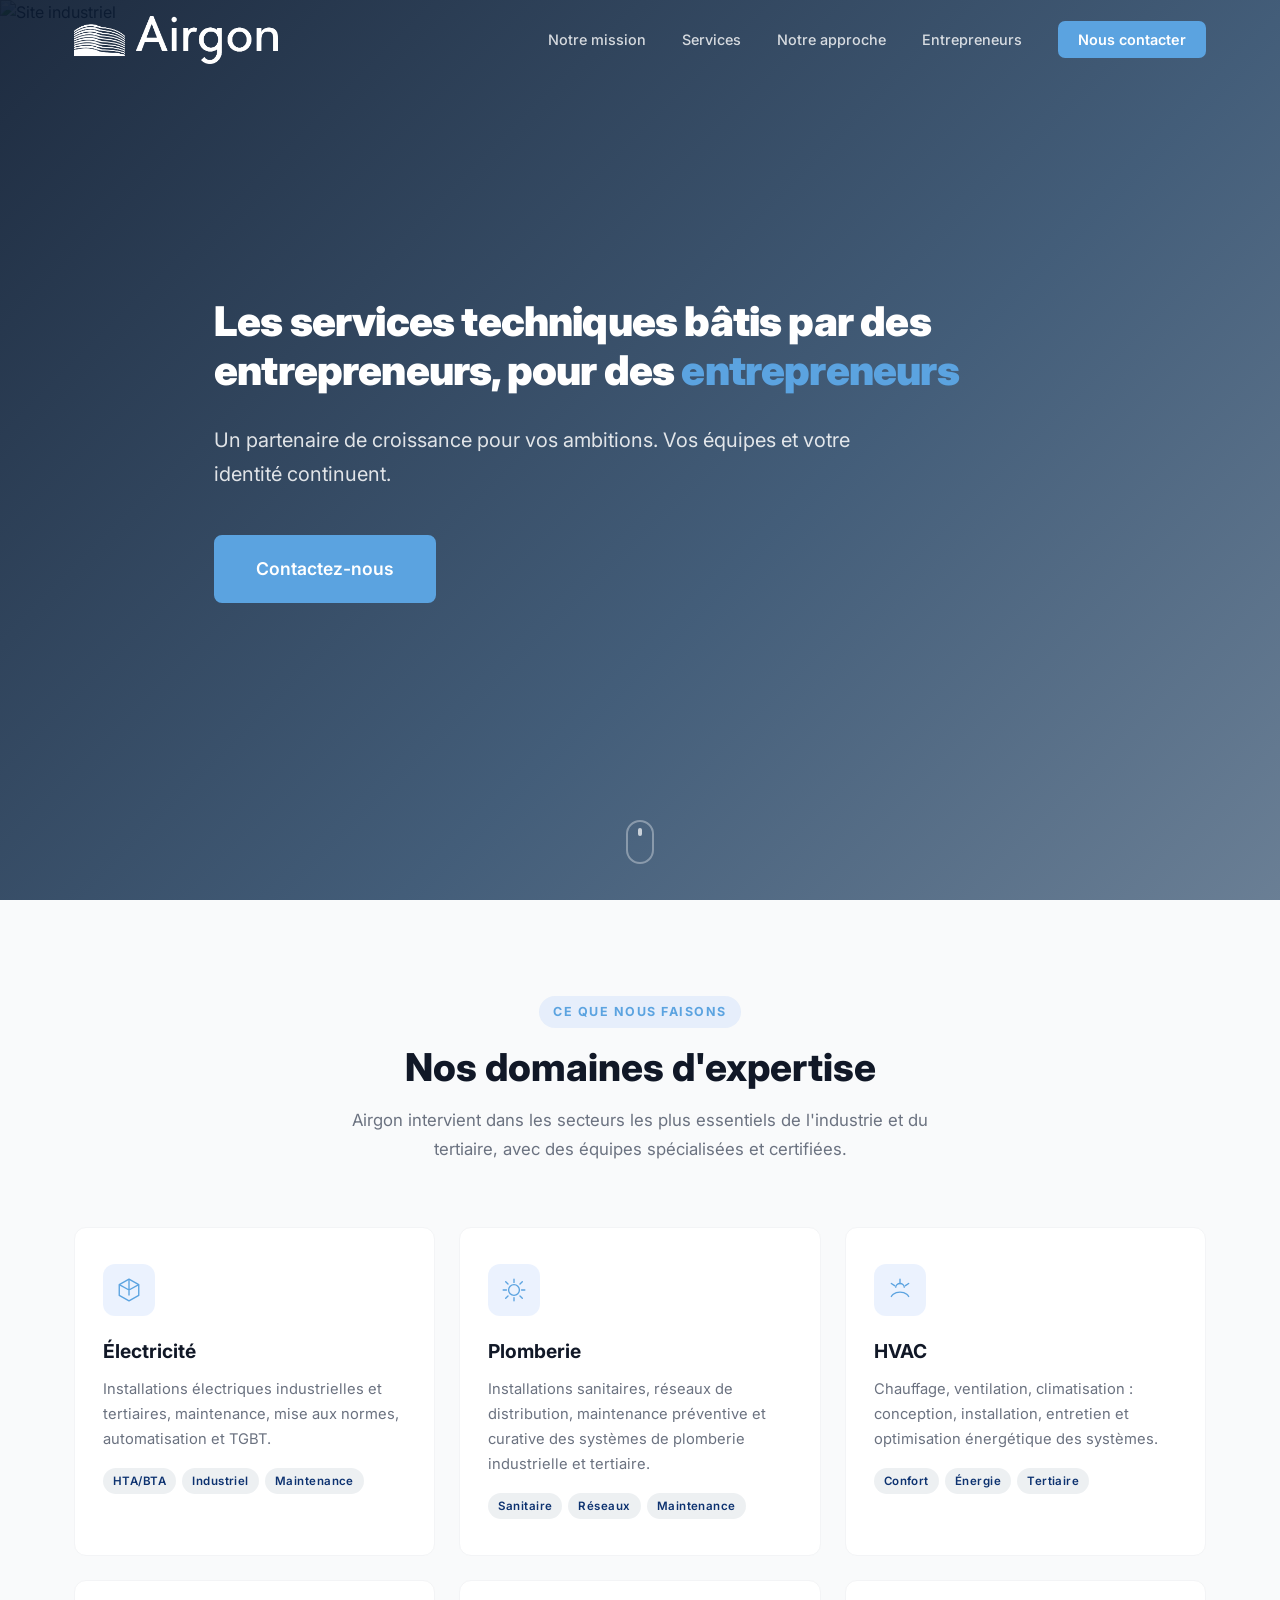
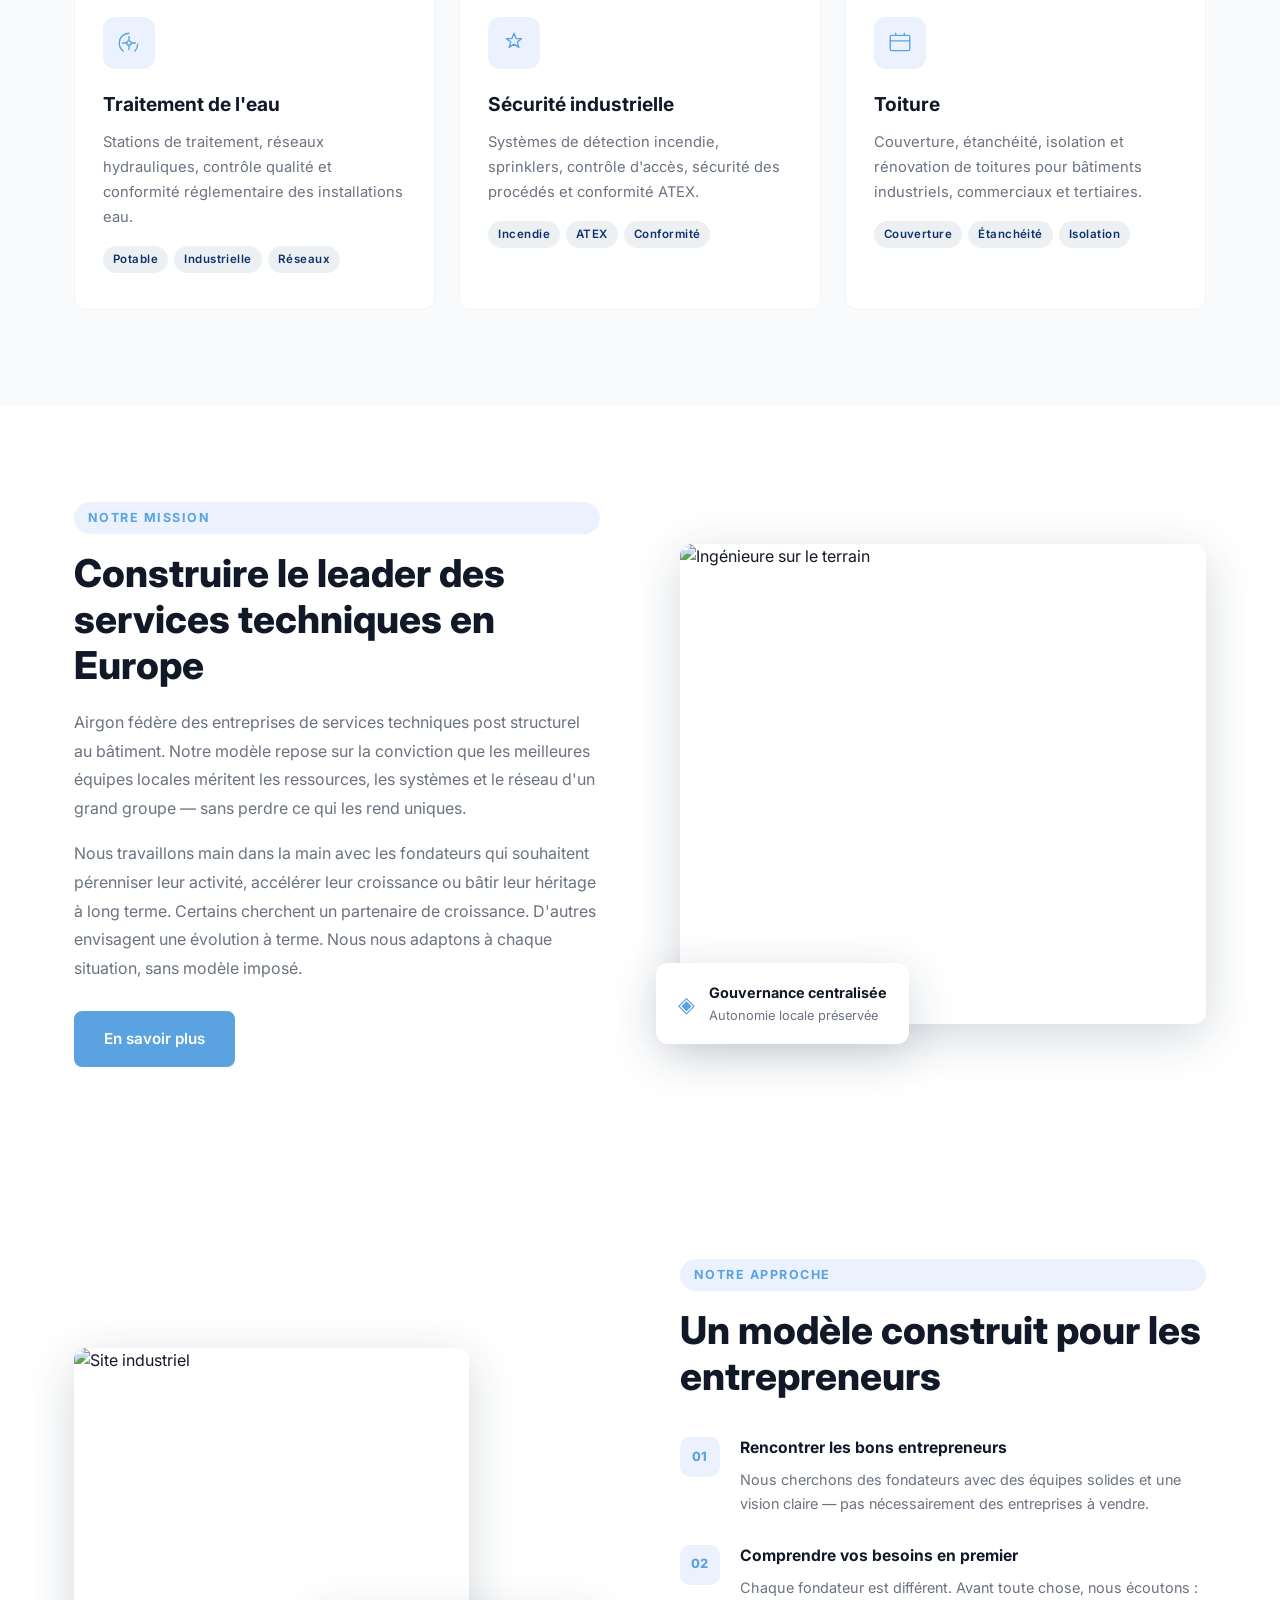
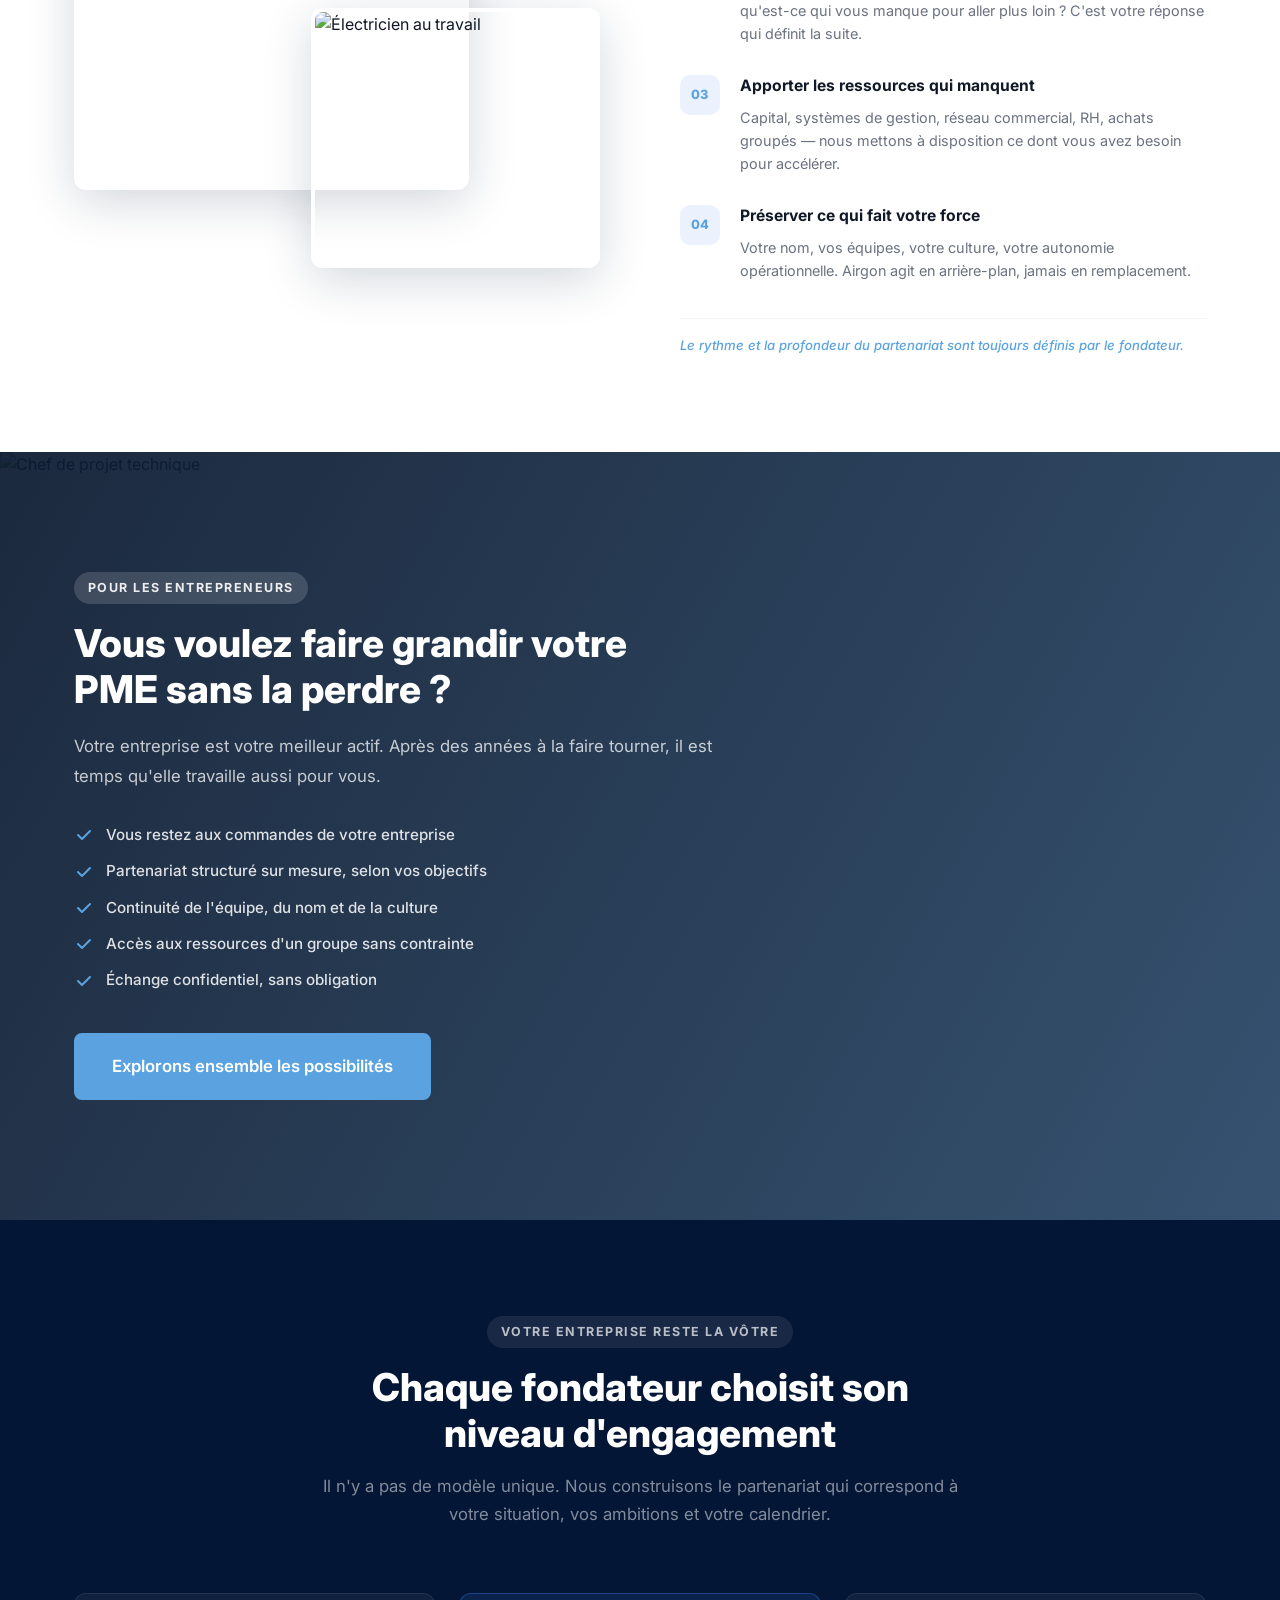
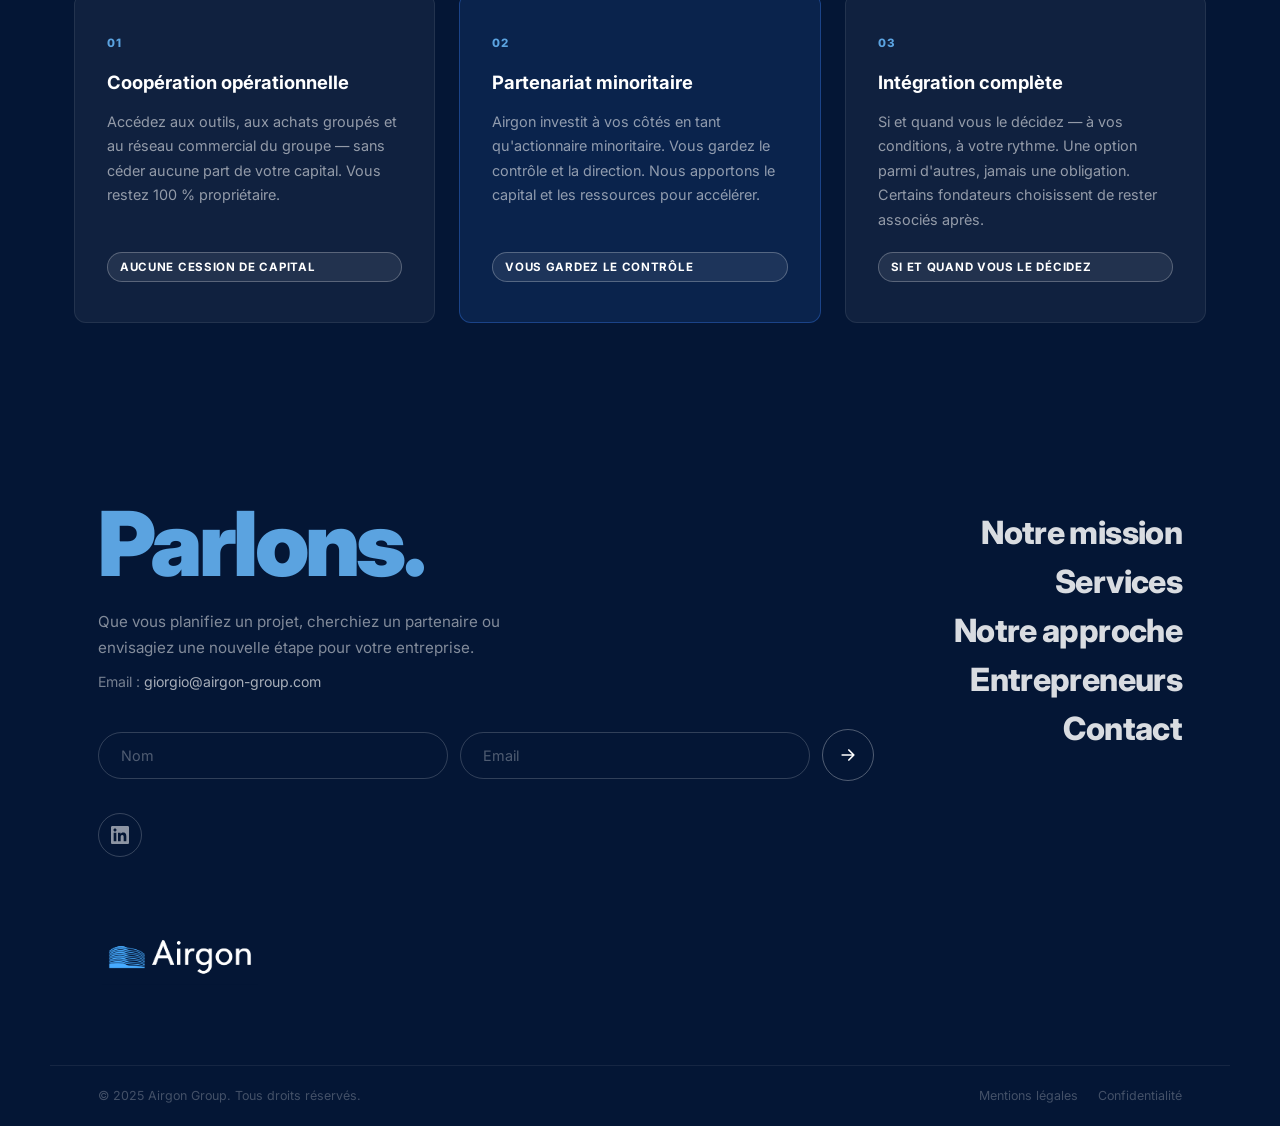
==== commit c3389e17: "Update hero headline to start with services techniques Co-Authored-By: Claude Opus 4.6 (1M context) " ====
--- a/index.html
+++ b/index.html
@@ -101,7 +101,7 @@
       <div class="hero-overlay"></div>
     </div>
     <div class="hero-content">
-      <h1 class="hero-title">Un groupe de services techniques bâti par des entrepreneurs, pour des <span class="hero-accent">entrepreneurs</span></h1>
+      <h1 class="hero-title">Les services techniques bâtis par des entrepreneurs, pour des <span class="hero-accent">entrepreneurs</span></h1>
       <p class="hero-subtitle">Un partenaire de croissance pour vos ambitions. Vos équipes et votre identité continuent.</p>
       <div class="hero-actions">
         <a href="#contact" class="btn btn-primary">Contactez-nous</a>
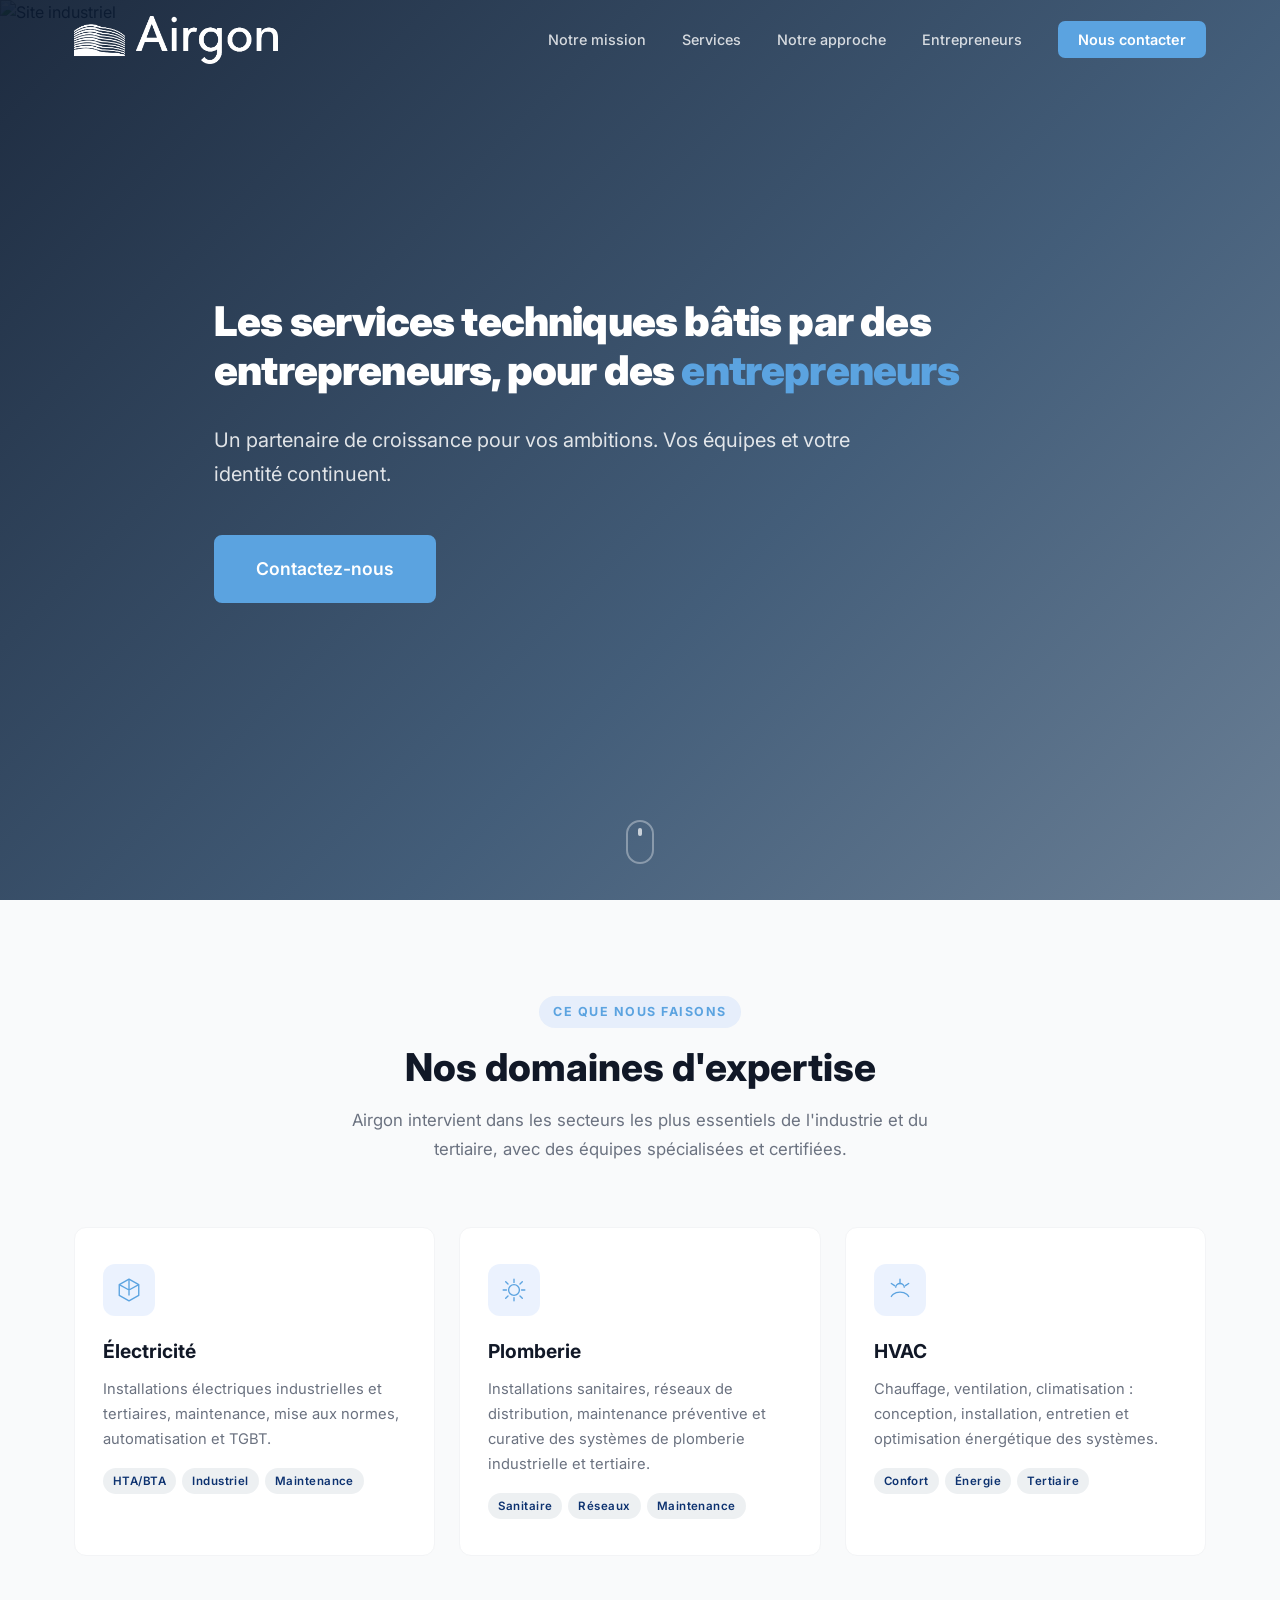
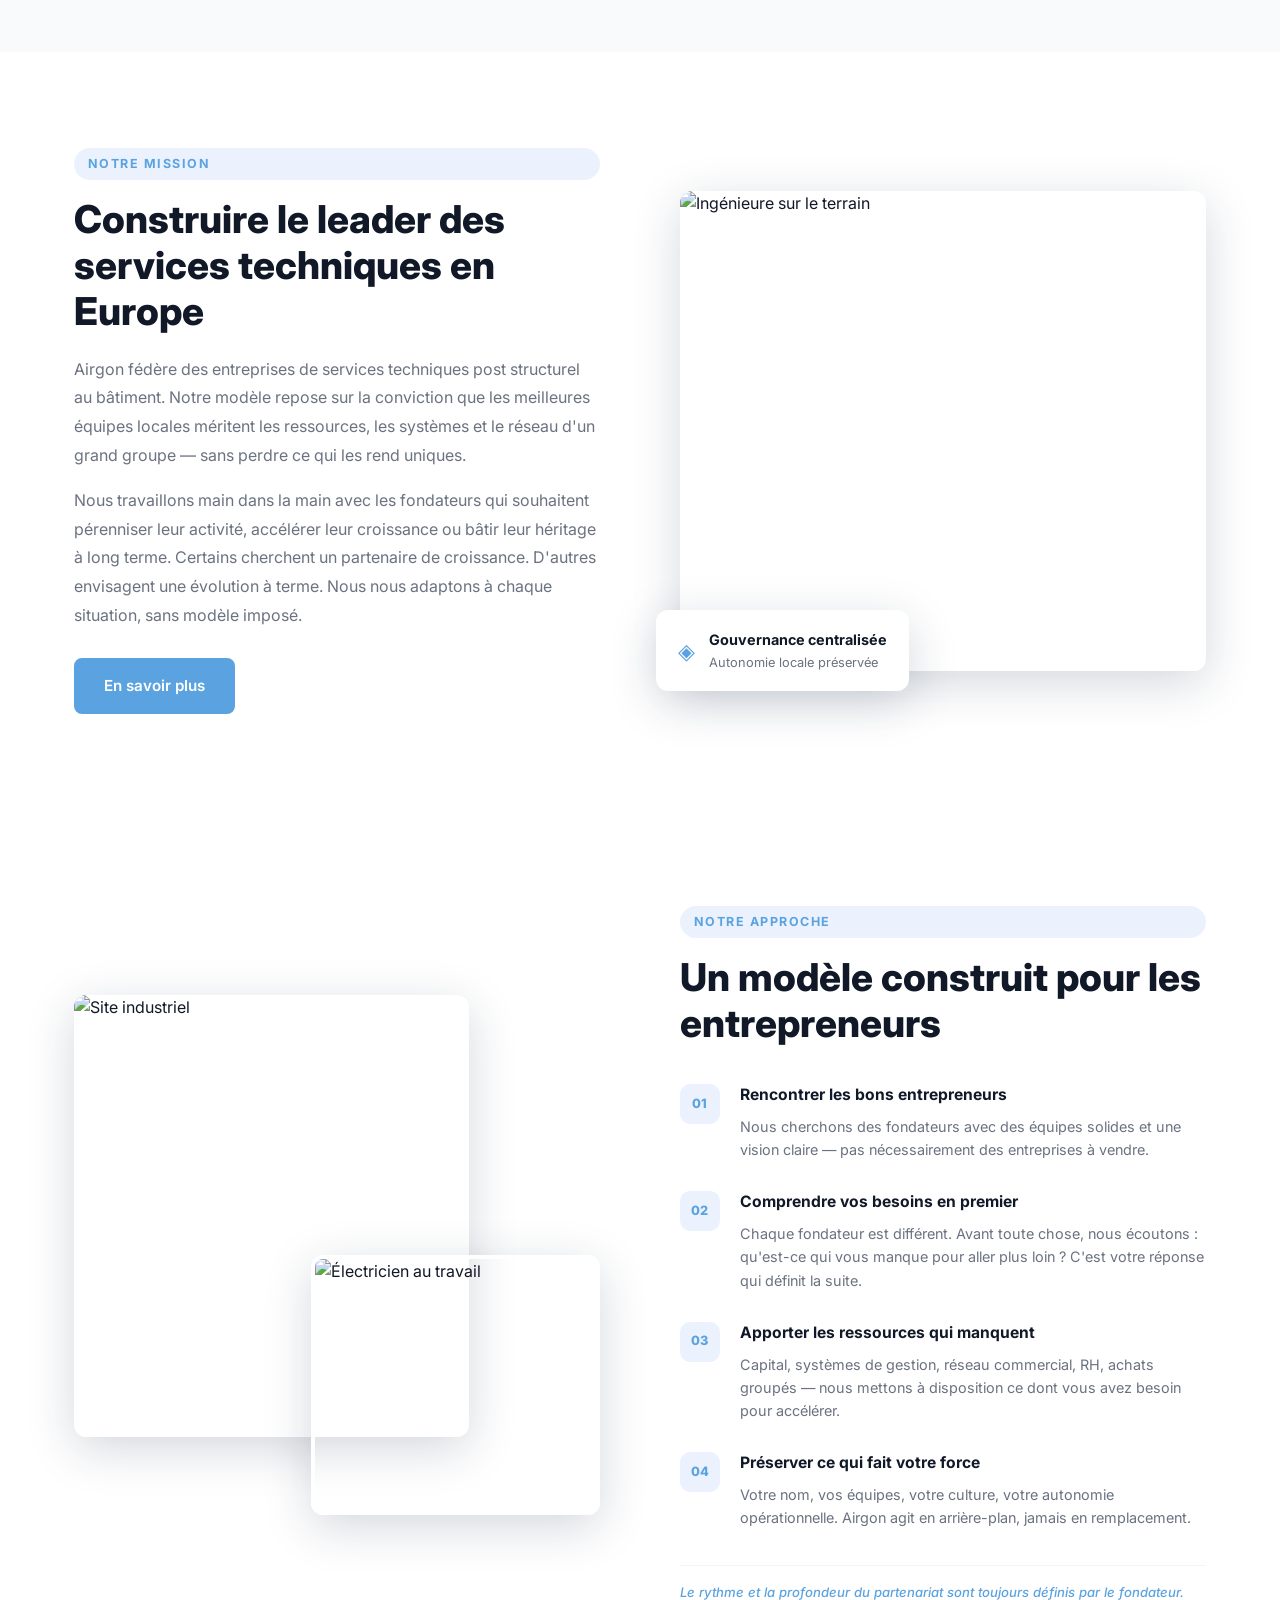
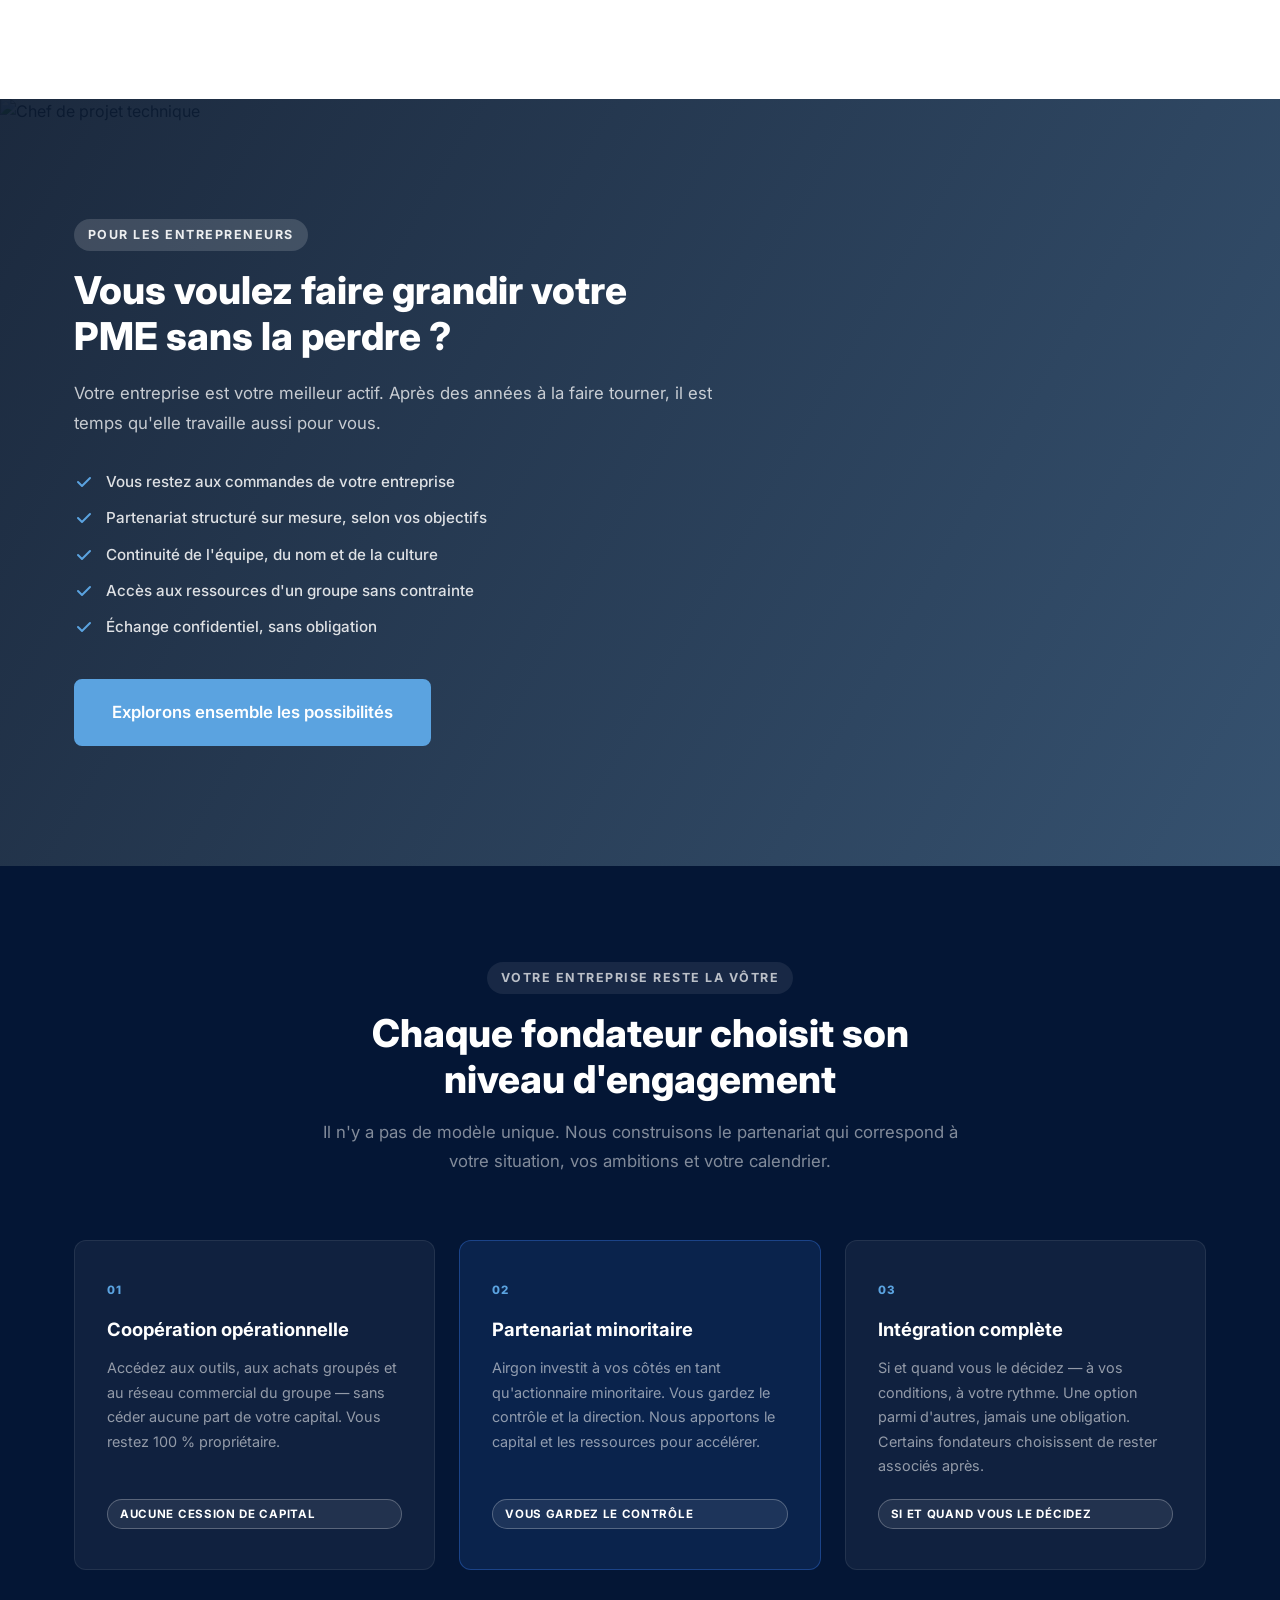
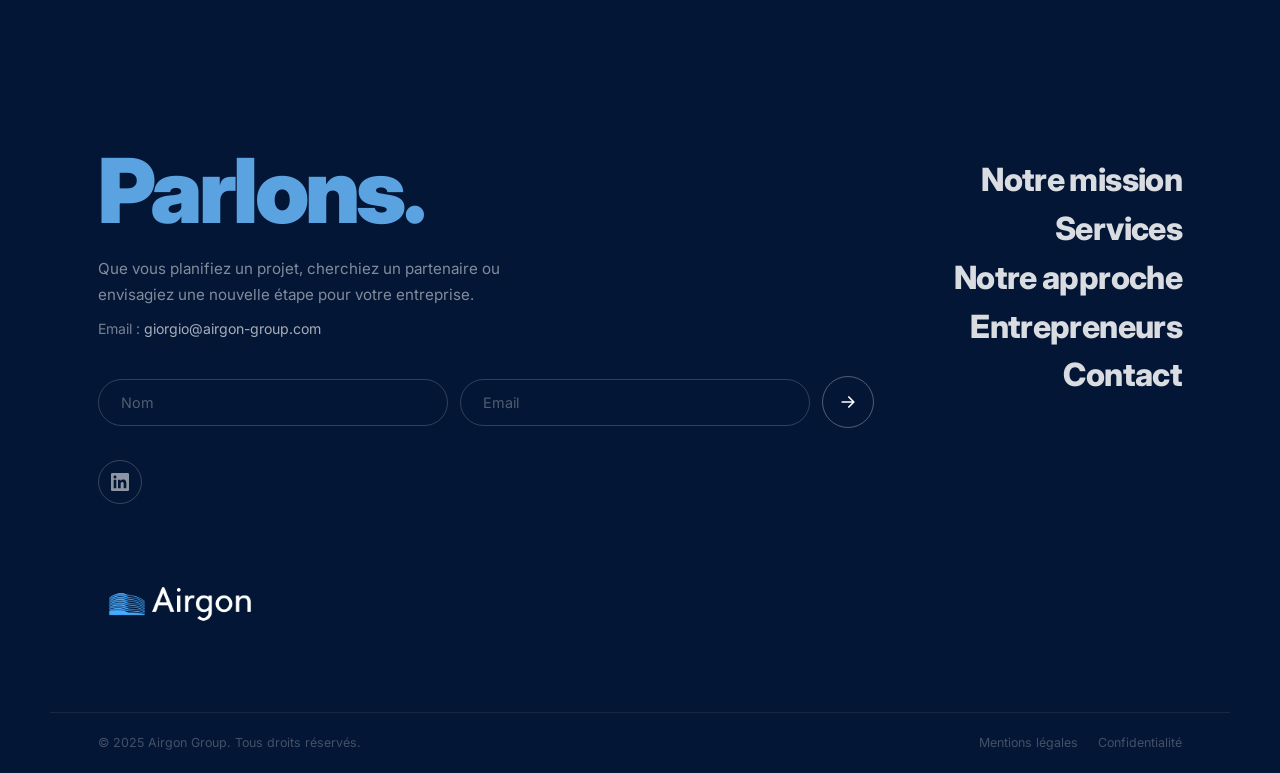
==== commit b8f8aa42: "Remove Traitement de l'eau, Sécurité industrielle and Toiture services Co-Authored-By: Claude Opus 4" ====
--- a/index.html
+++ b/index.html
@@ -3,18 +3,18 @@
 <head>
   <meta charset="UTF-8" />
   <meta name="viewport" content="width=device-width, initial-scale=1.0" />
-  <title>Airgon Group | HVAC, Électricité, Plomberie & Toiture – Belgique & France</title>
+  <title>Airgon Group | HVAC, Électricité & Plomberie – Belgique & France</title>
   <link rel="icon" type="image/png" sizes="32x32" href="favicon.png" />
   <link rel="apple-touch-icon" href="favicon.png" />
-  <meta name="description" content="Airgon Group est le partenaire de référence en services techniques industriels et commerciaux en Belgique et en France. HVAC, électricité, plomberie, toiture." />
-  <meta name="keywords" content="Airgon, Airgon Group, services techniques, HVAC, électricité, plomberie, toiture, Belgique, France, industrie" />
+  <meta name="description" content="Airgon Group est le partenaire de référence en services techniques industriels et commerciaux en Belgique et en France. HVAC, électricité, plomberie." />
+  <meta name="keywords" content="Airgon, Airgon Group, services techniques, HVAC, électricité, plomberie, Belgique, France, industrie" />
   <meta name="robots" content="index, follow" />
   <link rel="canonical" href="https://www.airgon-group.com/" />
 
   <!-- Open Graph -->
   <meta property="og:type" content="website" />
   <meta property="og:url" content="https://www.airgon-group.com/" />
-  <meta property="og:title" content="Airgon Group | HVAC, Électricité, Plomberie & Toiture – Belgique & France" />
+  <meta property="og:title" content="Airgon Group | HVAC, Électricité & Plomberie – Belgique & France" />
   <meta property="og:description" content="Airgon Group fédère les meilleurs spécialistes techniques en Belgique et en France au service des clients industriels et commerciaux." />
   <meta property="og:image" content="https://www.airgon-group.com/logo-white.png" />
 
@@ -146,30 +146,6 @@
           <p>Chauffage, ventilation, climatisation : conception, installation, entretien et optimisation énergétique des systèmes.</p>
           <div class="service-tags"><span>Confort</span><span>Énergie</span><span>Tertiaire</span></div>
         </div>
-        <div class="service-card fade-in">
-          <div class="service-icon">
-            <svg viewBox="0 0 48 48" fill="none" xmlns="http://www.w3.org/2000/svg"><path d="M24 6C14 6 6 14 6 24c0 6.08 2.86 11.5 7.3 15" stroke="currentColor" stroke-width="2.5" stroke-linecap="round"/><path d="M34.7 39C38.14 35.5 40 30.98 40 26" stroke="currentColor" stroke-width="2.5" stroke-linecap="round"/><path d="M20 24a4 4 0 1 0 8 0 4 4 0 0 0-8 0zM24 20v-8M24 28v8M20 24H12M28 24h8" stroke="currentColor" stroke-width="2.5" stroke-linecap="round"/></svg>
-          </div>
-          <h3>Traitement de l'eau</h3>
-          <p>Stations de traitement, réseaux hydrauliques, contrôle qualité et conformité réglementaire des installations eau.</p>
-          <div class="service-tags"><span>Potable</span><span>Industrielle</span><span>Réseaux</span></div>
-        </div>
-        <div class="service-card fade-in">
-          <div class="service-icon">
-            <svg viewBox="0 0 48 48" fill="none" xmlns="http://www.w3.org/2000/svg"><path d="M24 6l4 10h10l-8 6 3 10-9-6-9 6 3-10-8-6h10L24 6z" stroke="currentColor" stroke-width="2.5" stroke-linejoin="round"/></svg>
-          </div>
-          <h3>Sécurité industrielle</h3>
-          <p>Systèmes de détection incendie, sprinklers, contrôle d'accès, sécurité des procédés et conformité ATEX.</p>
-          <div class="service-tags"><span>Incendie</span><span>ATEX</span><span>Conformité</span></div>
-        </div>
-        <div class="service-card fade-in">
-          <div class="service-icon">
-            <svg viewBox="0 0 48 48" fill="none" xmlns="http://www.w3.org/2000/svg"><rect x="6" y="10" width="36" height="28" rx="3" stroke="currentColor" stroke-width="2.5"/><path d="M16 10V6M32 10V6M6 20h36" stroke="currentColor" stroke-width="2.5" stroke-linecap="round"/></svg>
-          </div>
-          <h3>Toiture</h3>
-          <p>Couverture, étanchéité, isolation et rénovation de toitures pour bâtiments industriels, commerciaux et tertiaires.</p>
-          <div class="service-tags"><span>Couverture</span><span>Étanchéité</span><span>Isolation</span></div>
-        </div>
       </div>
     </div>
   </section>
@@ -391,9 +367,6 @@
             <li><a href="#services">Électricité</a></li>
             <li><a href="#services">Plomberie</a></li>
             <li><a href="#services">HVAC</a></li>
-            <li><a href="#services">Traitement de l'eau</a></li>
-            <li><a href="#services">Sécurité industrielle</a></li>
-            <li><a href="#services">Toiture</a></li>
           </ul>
         </div>
         <div class="footer-links">
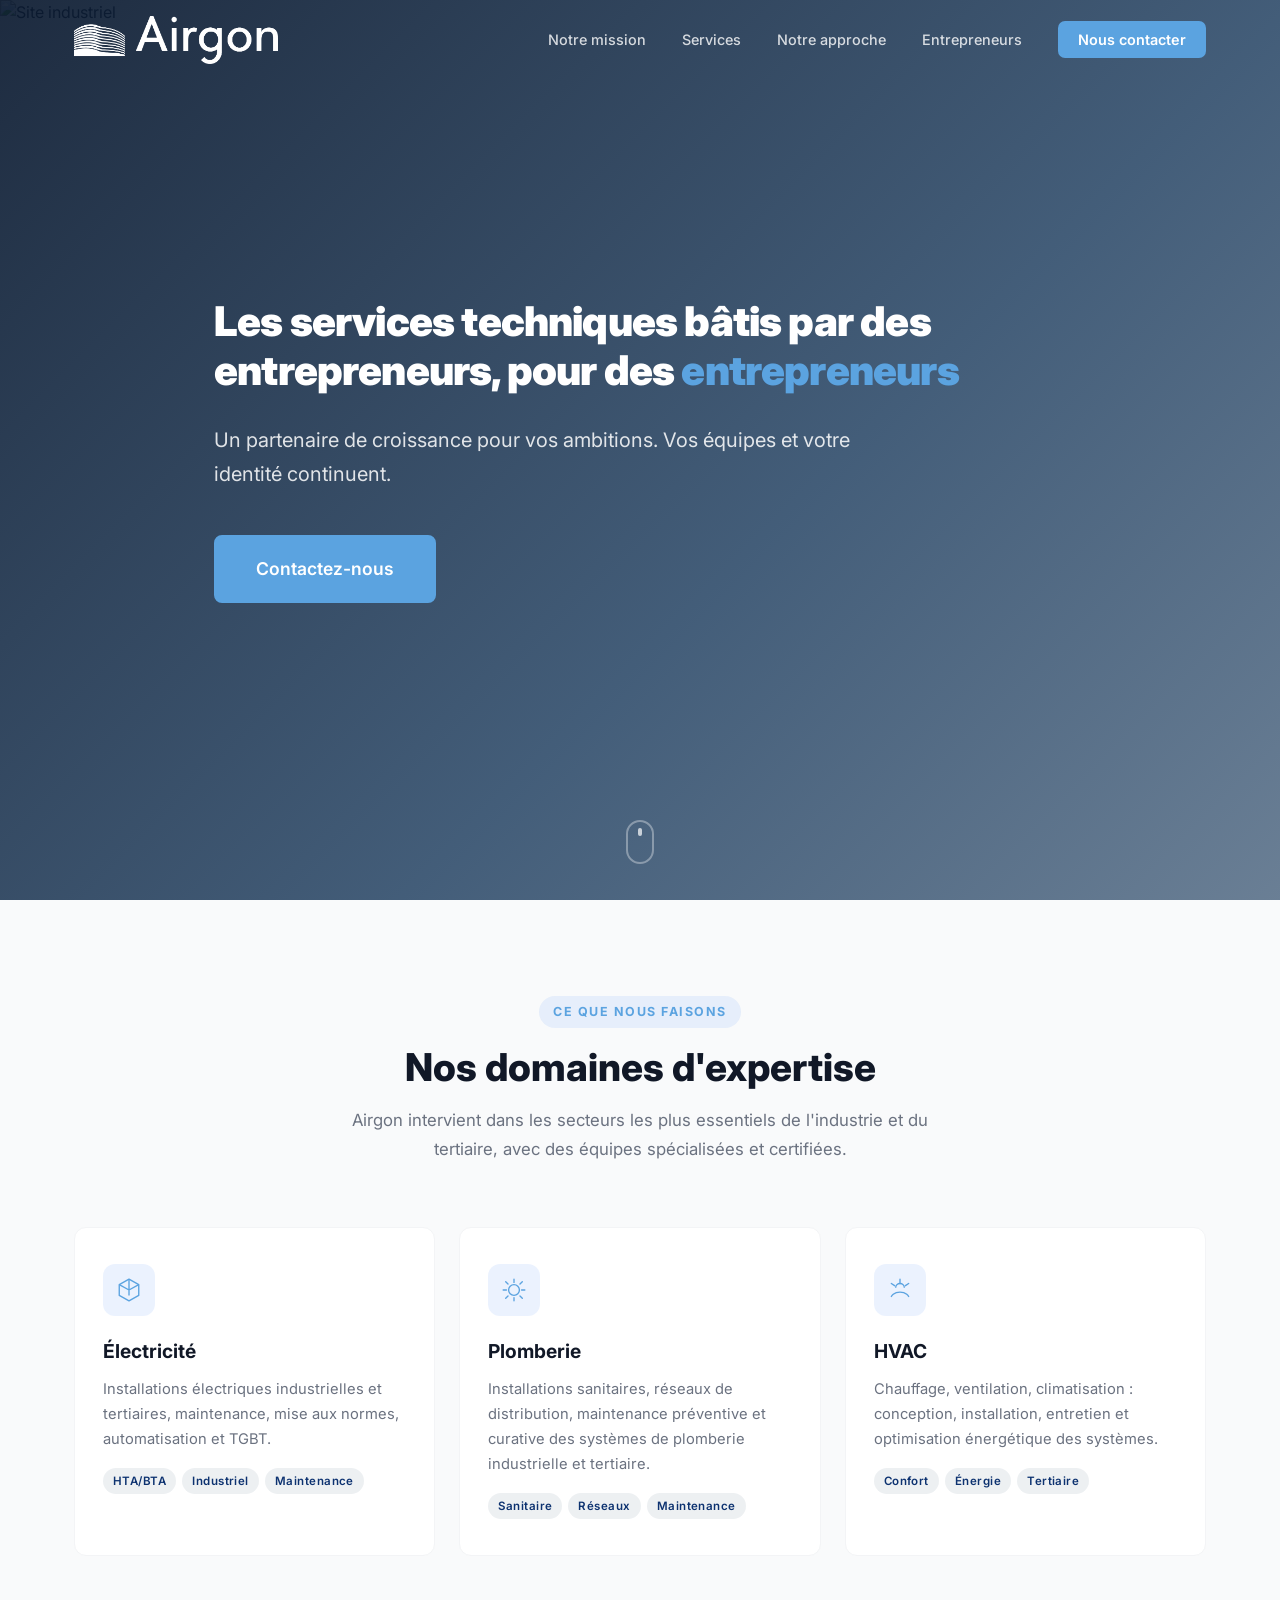
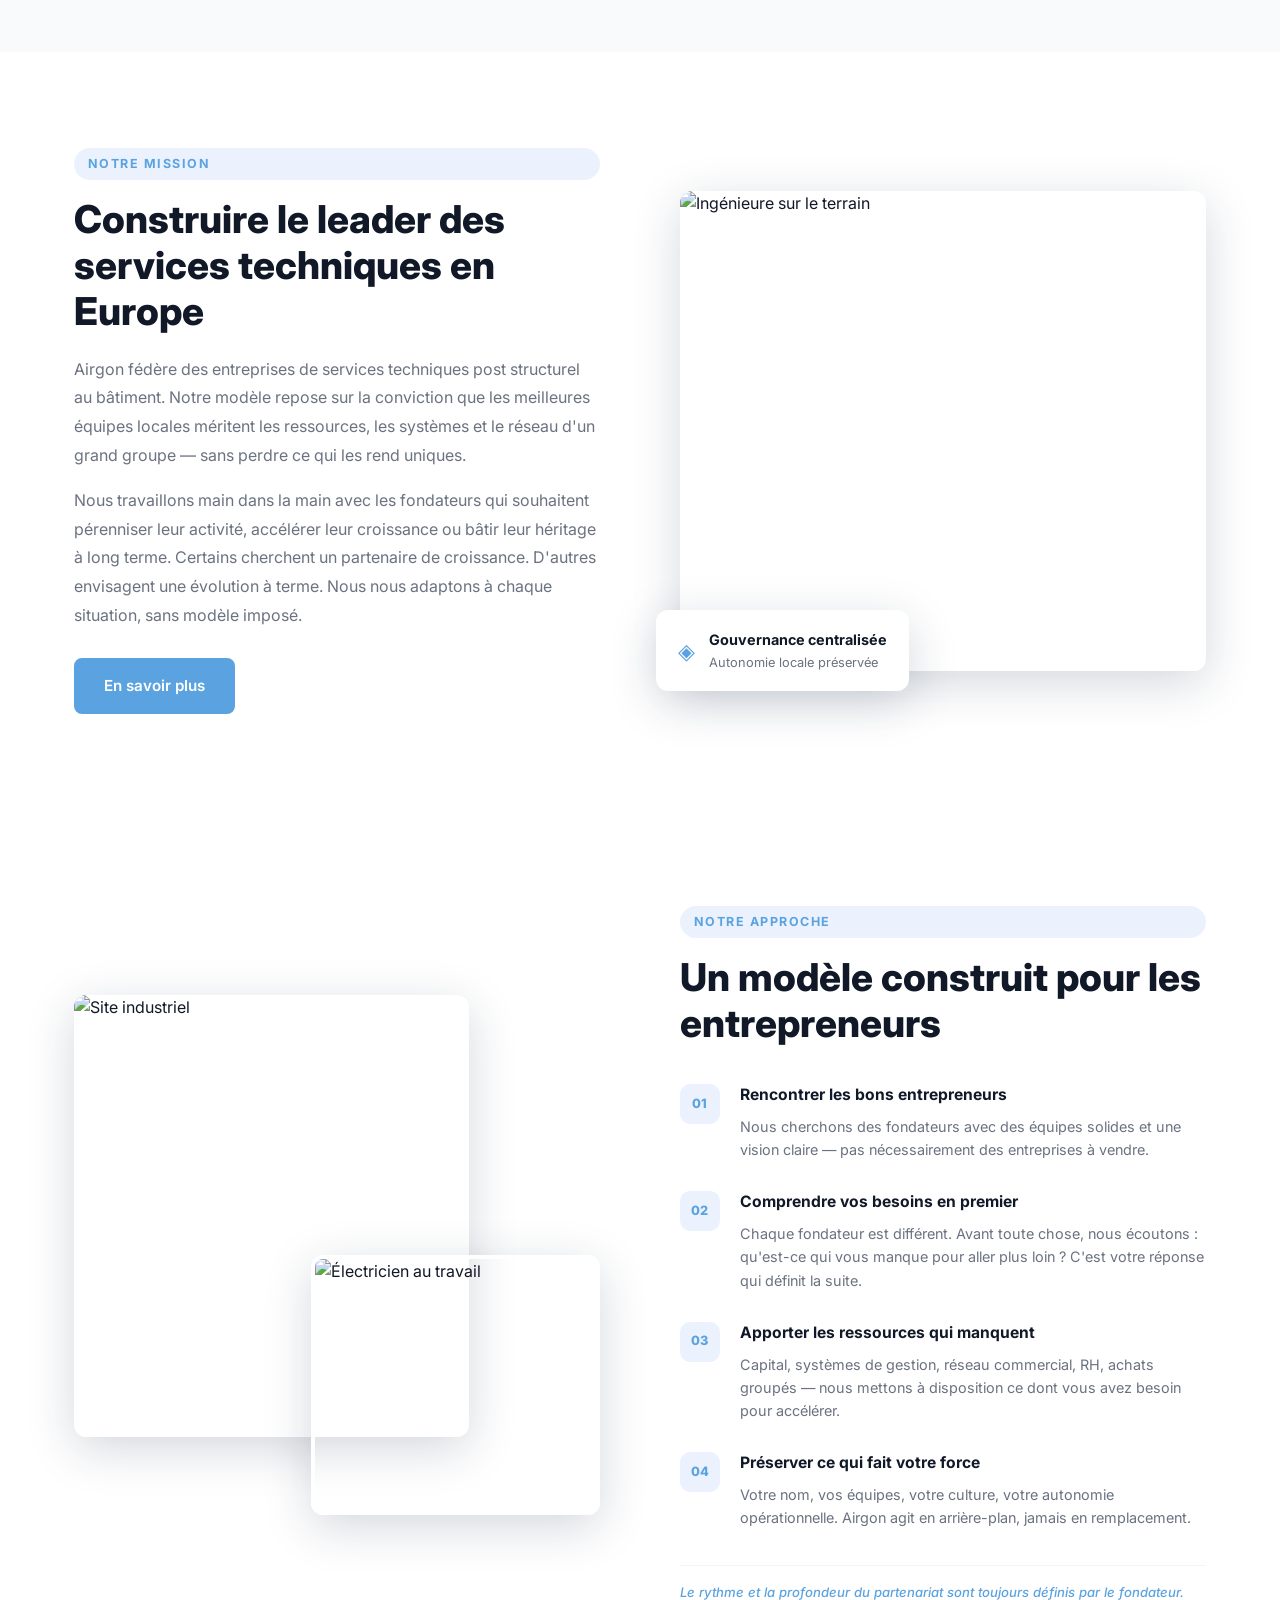
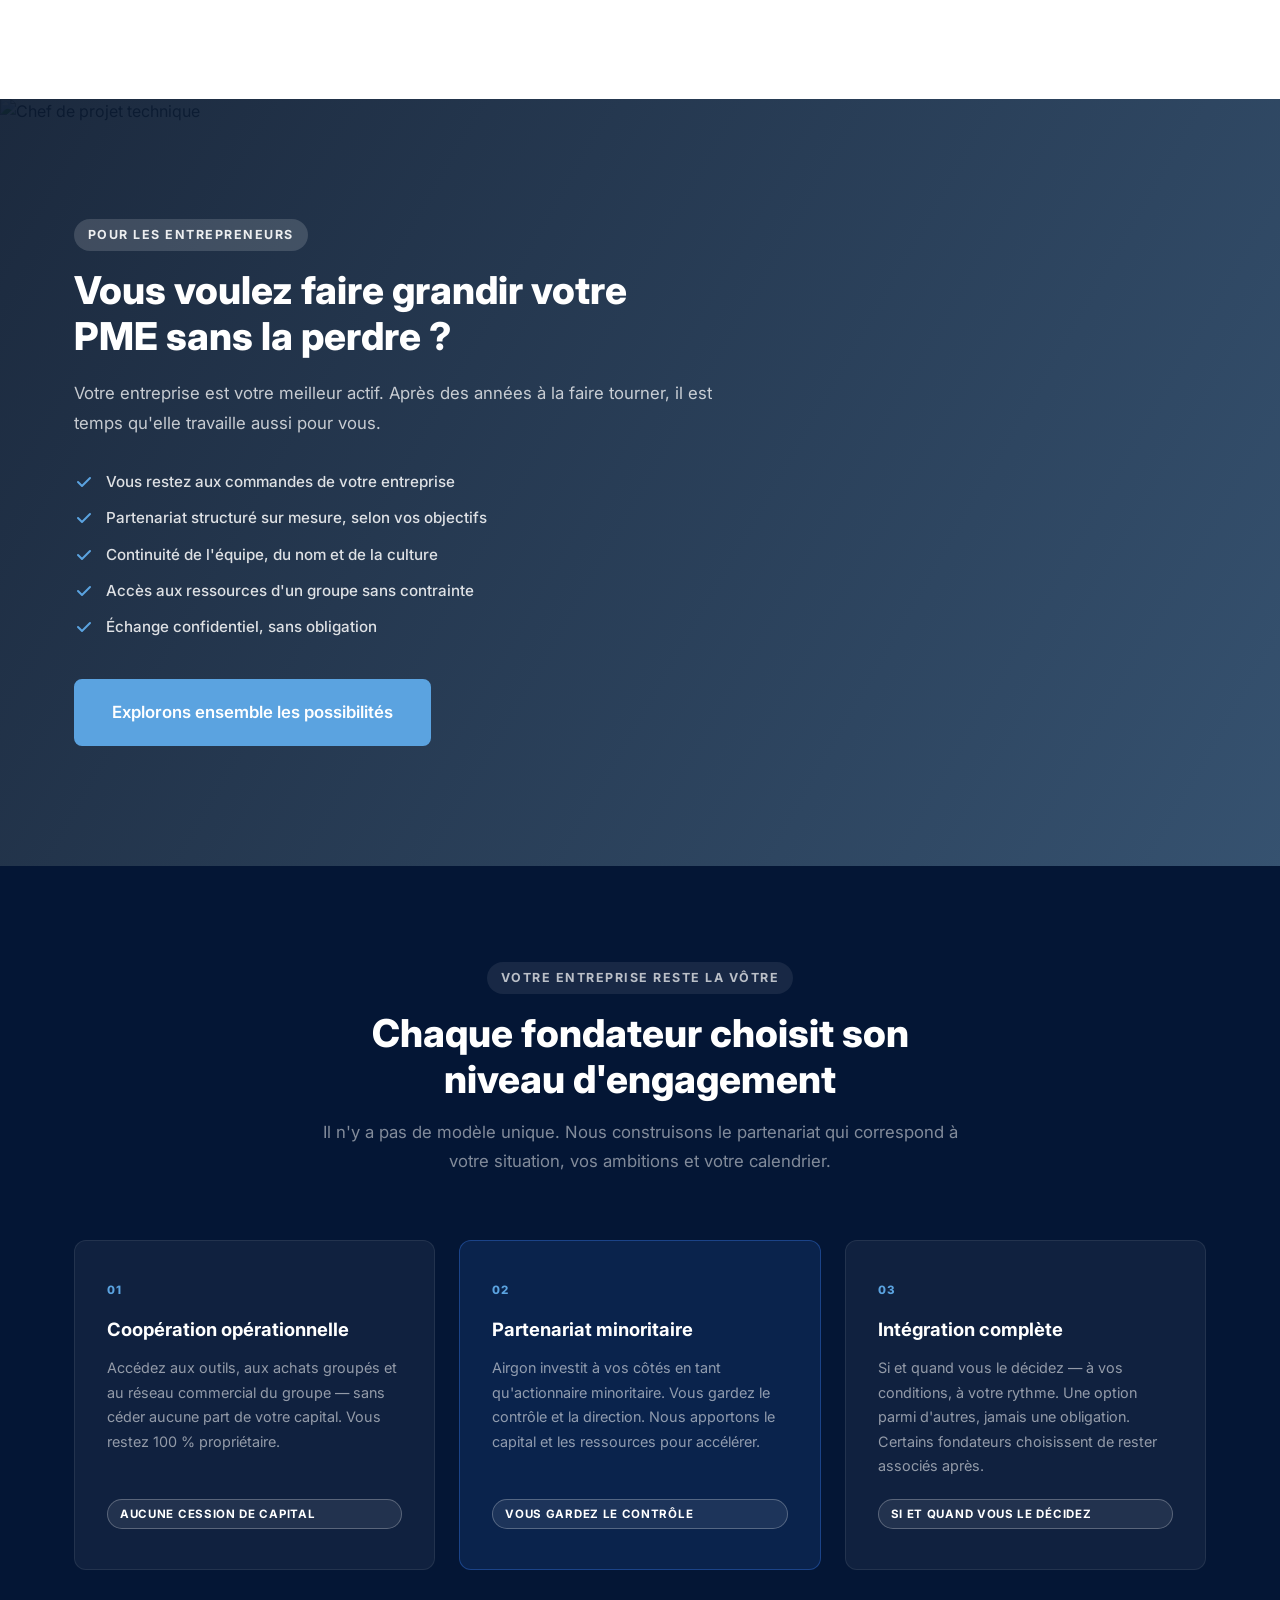
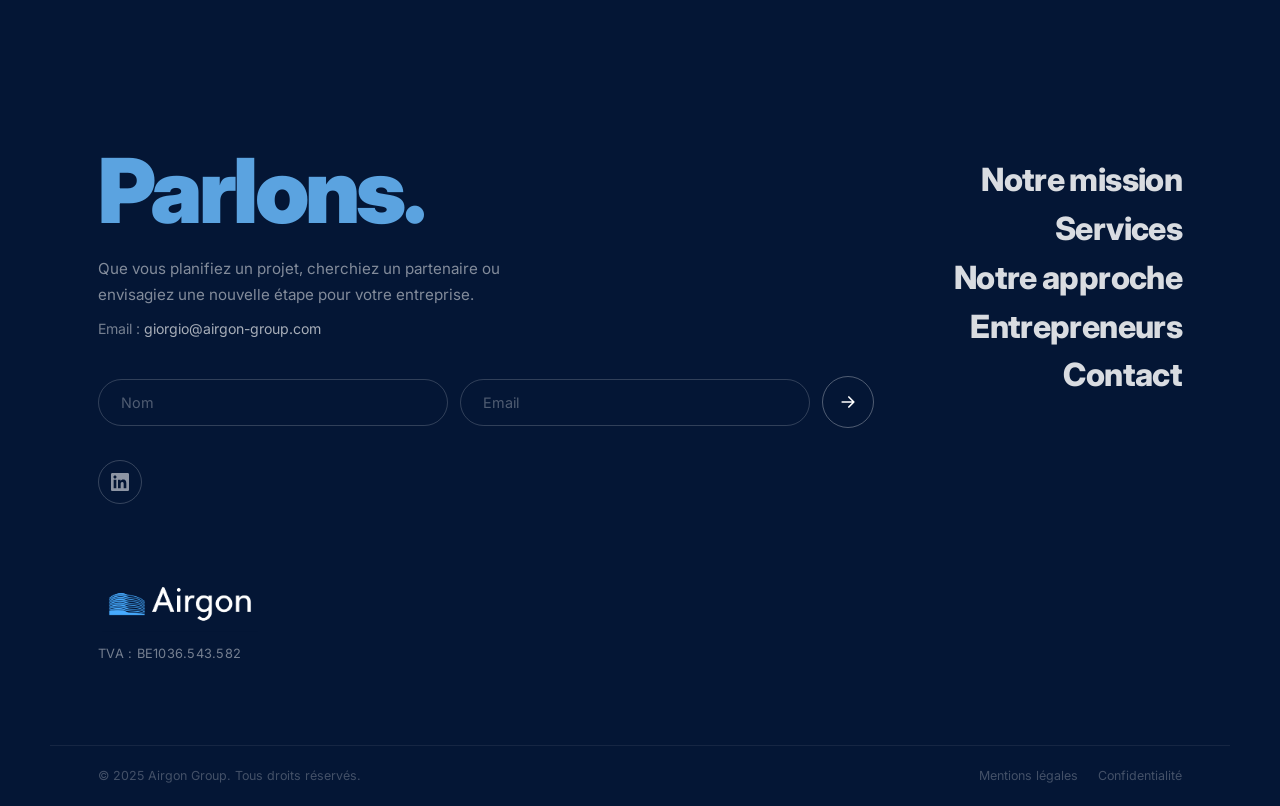
==== commit 1c09b9b1: "Add TVA number (BE1036.543.582) to footer Co-Authored-By: Claude Opus 4.6 (1M context) <noreply@anth" ====
--- a/index.html
+++ b/index.html
@@ -104,7 +104,7 @@
       <h1 class="hero-title">Les services techniques bâtis par des entrepreneurs, pour des <span class="hero-accent">entrepreneurs</span></h1>
       <p class="hero-subtitle">Un partenaire de croissance pour vos ambitions. Vos équipes et votre identité continuent.</p>
       <div class="hero-actions">
-        <a href="#contact" class="btn btn-primary">Contactez-nous</a>
+        <a href="contact.html" class="btn btn-primary">Contactez-nous</a>
       </div>
     </div>
     <div class="hero-scroll">
@@ -330,6 +330,7 @@
           <div class="df-logo">
             <img src="logo.png" alt="Airgon" class="footer-logo-img" />
           </div>
+          <p class="df-tva">TVA : BE1036.543.582</p>
         </div>
 
         <!-- RIGHT: large nav links -->
--- a/style.css
+++ b/style.css
@@ -940,6 +940,13 @@
 
 /* Logo at bottom of left */
 .df-logo .logo-text { font-size: 2rem; }
+
+.df-tva {
+  color: rgba(255,255,255,0.45);
+  font-size: 0.8rem;
+  margin-top: 12px;
+  letter-spacing: 0.02em;
+}
 
 /* -- Right nav -- */
 .df-nav {
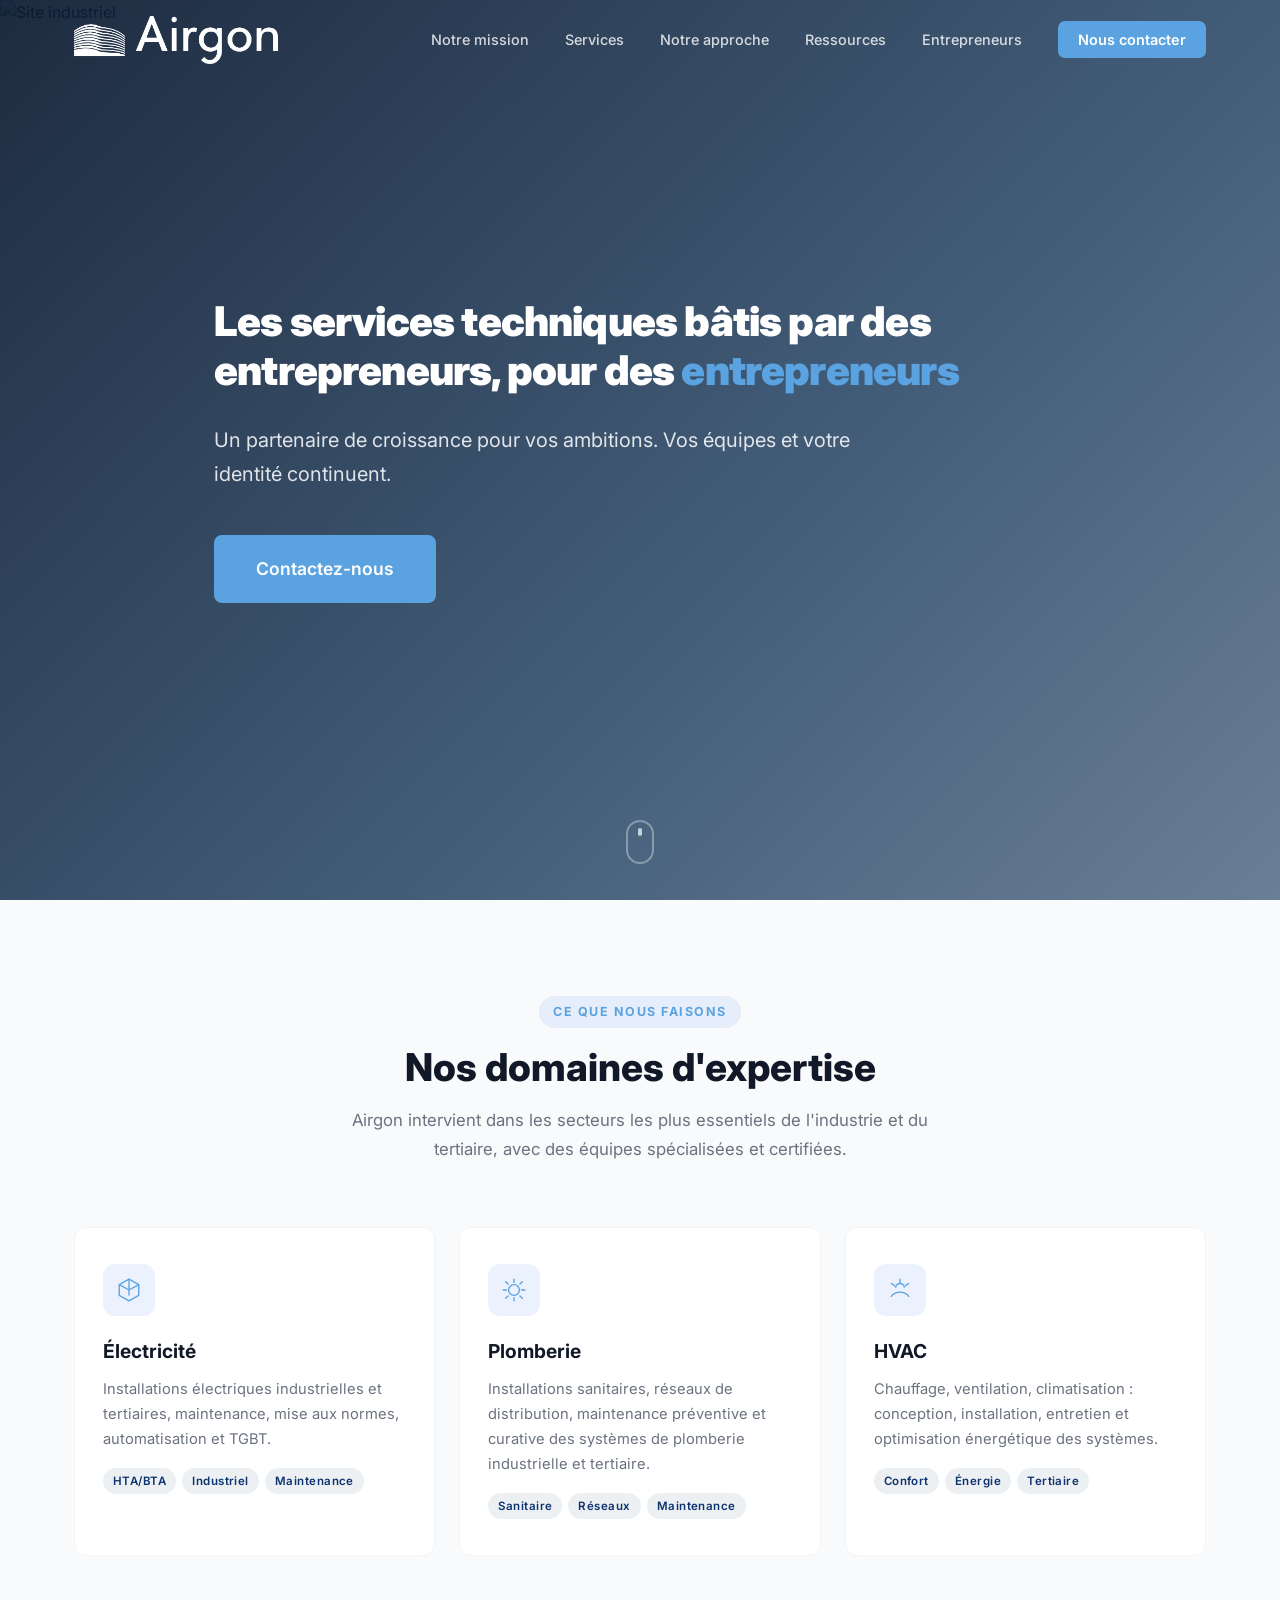
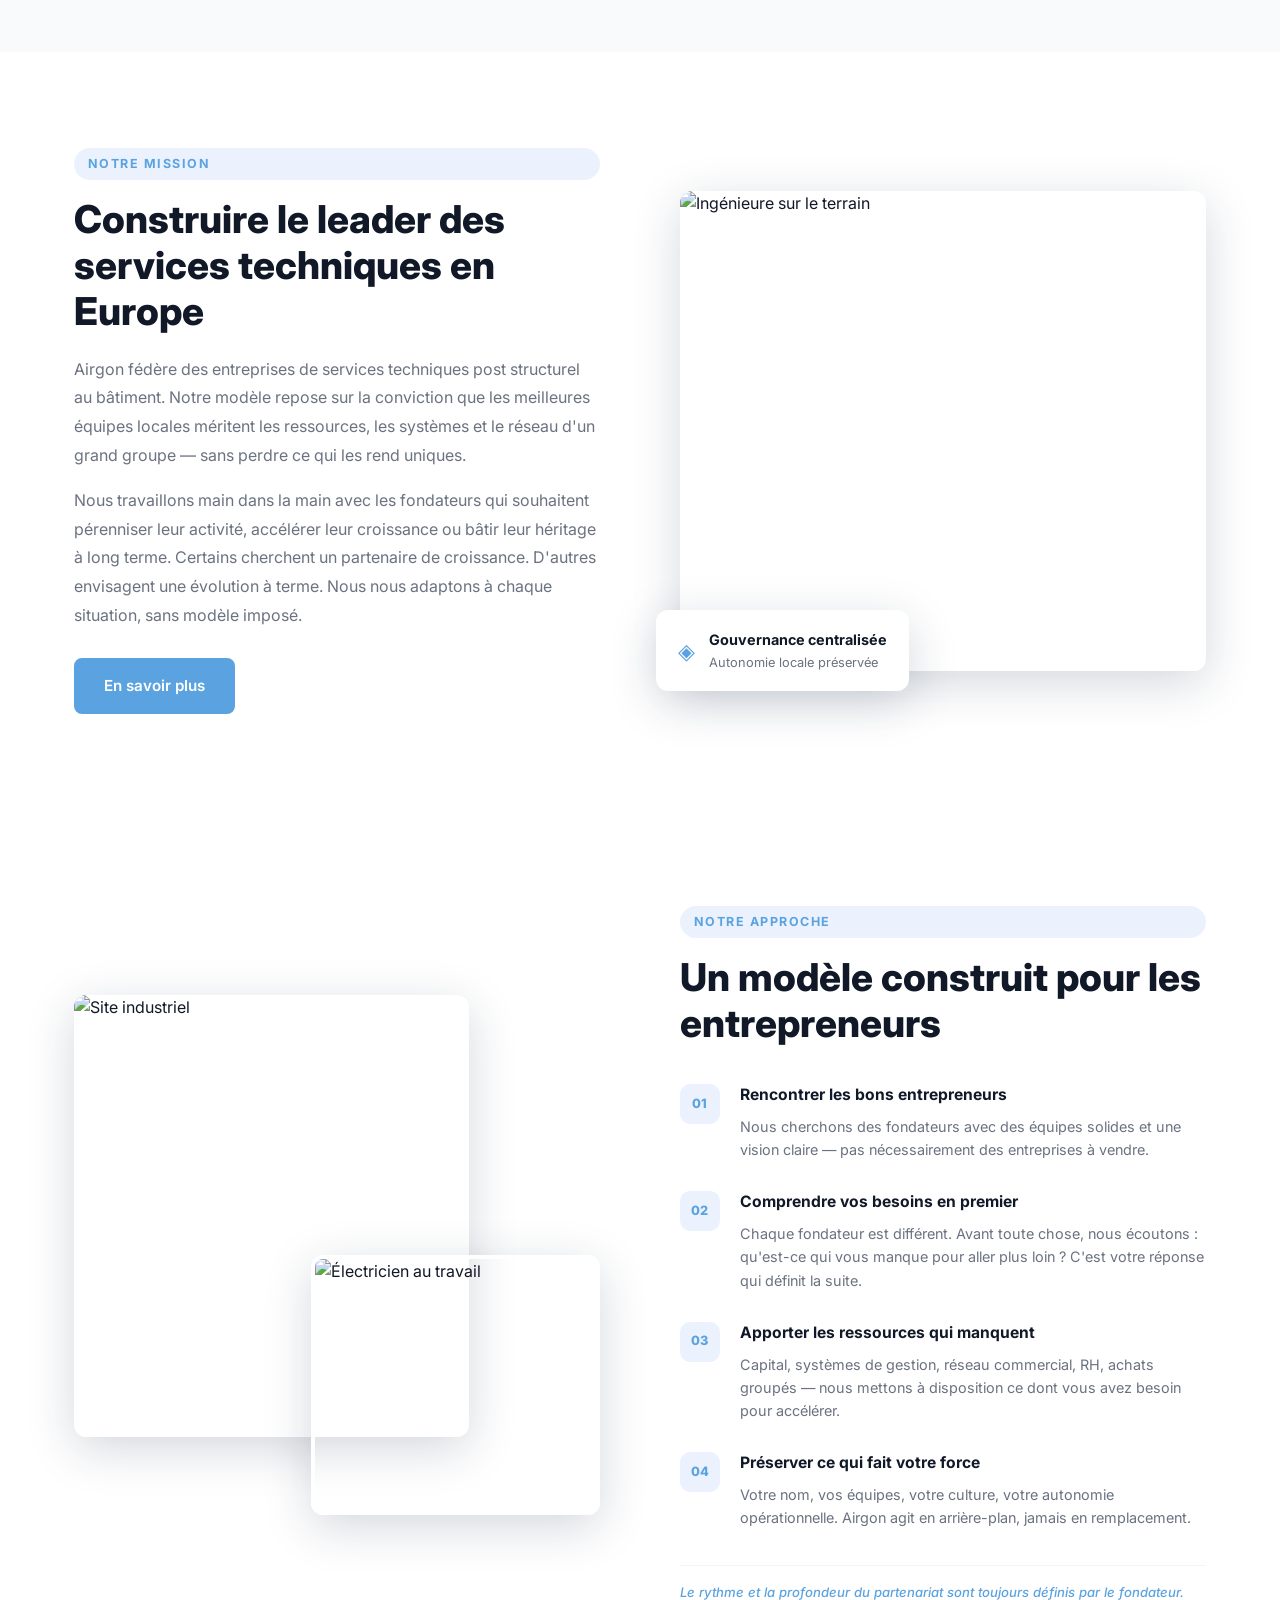
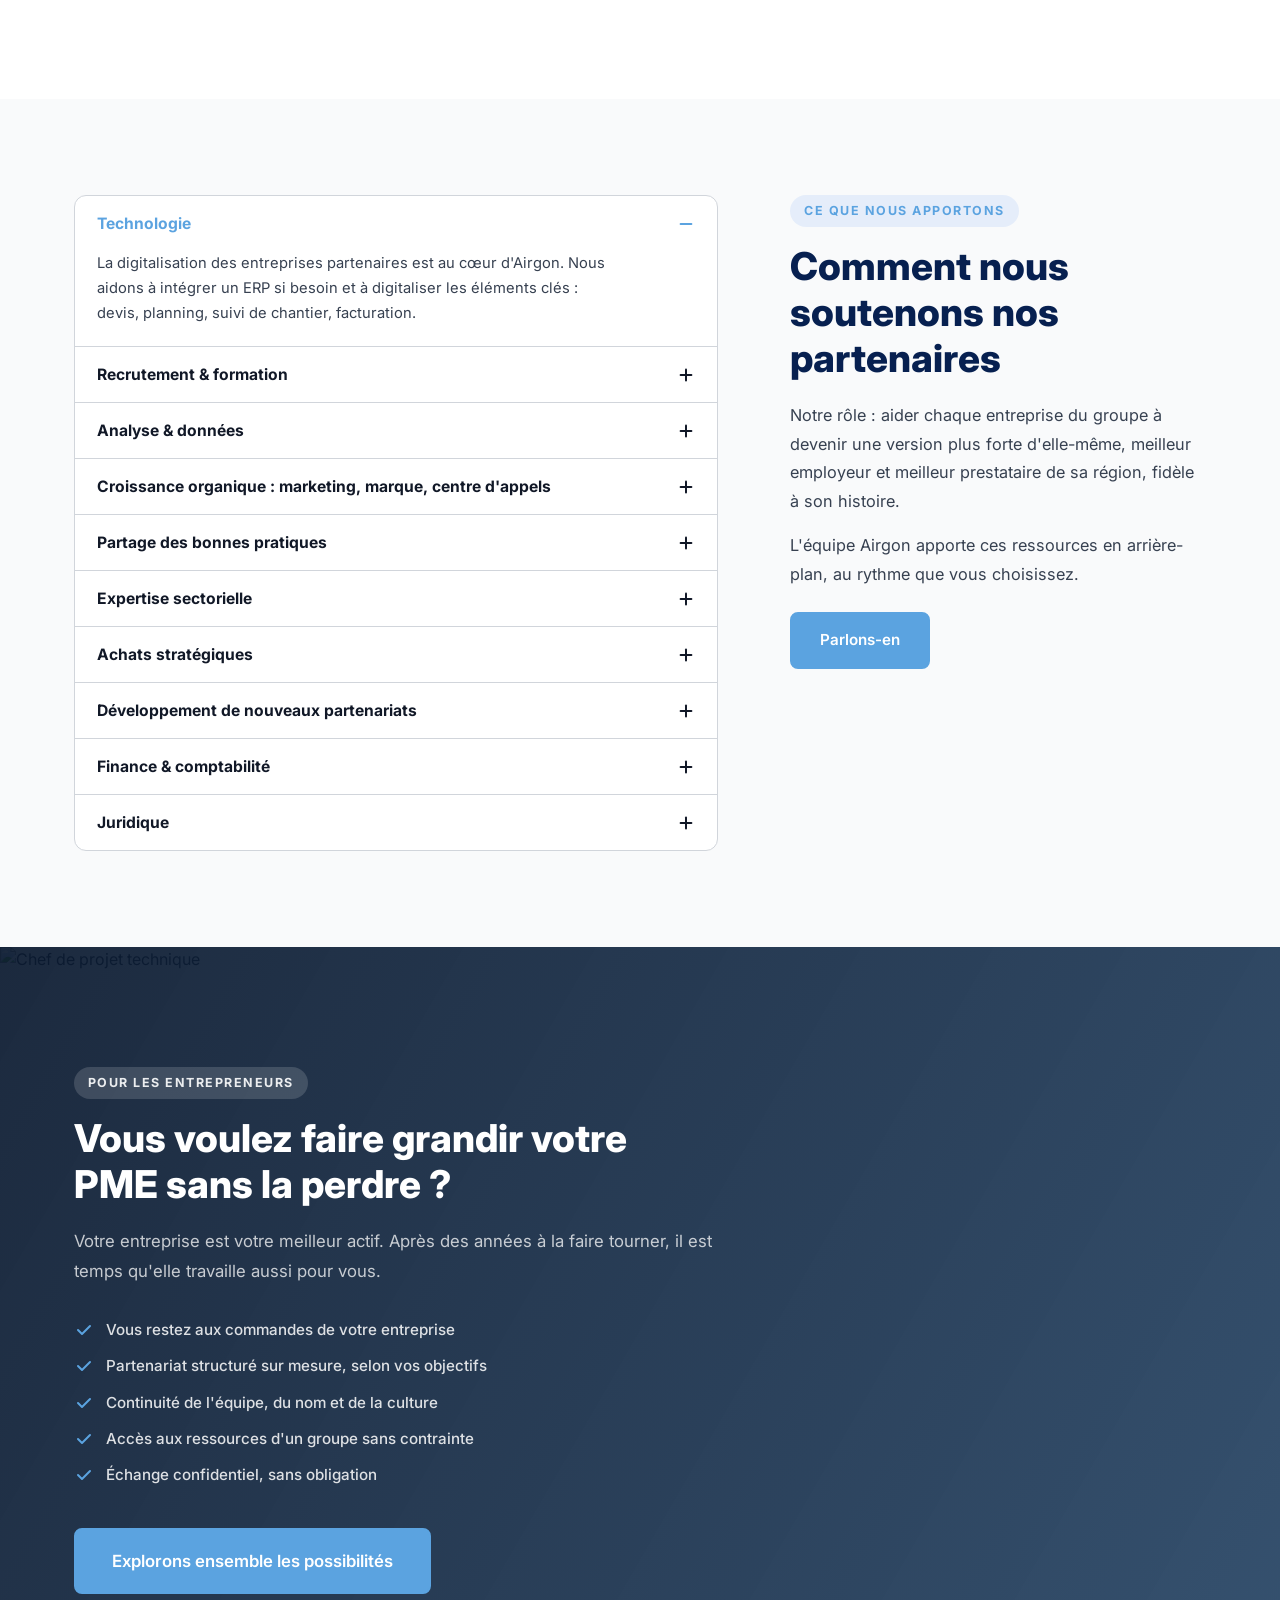
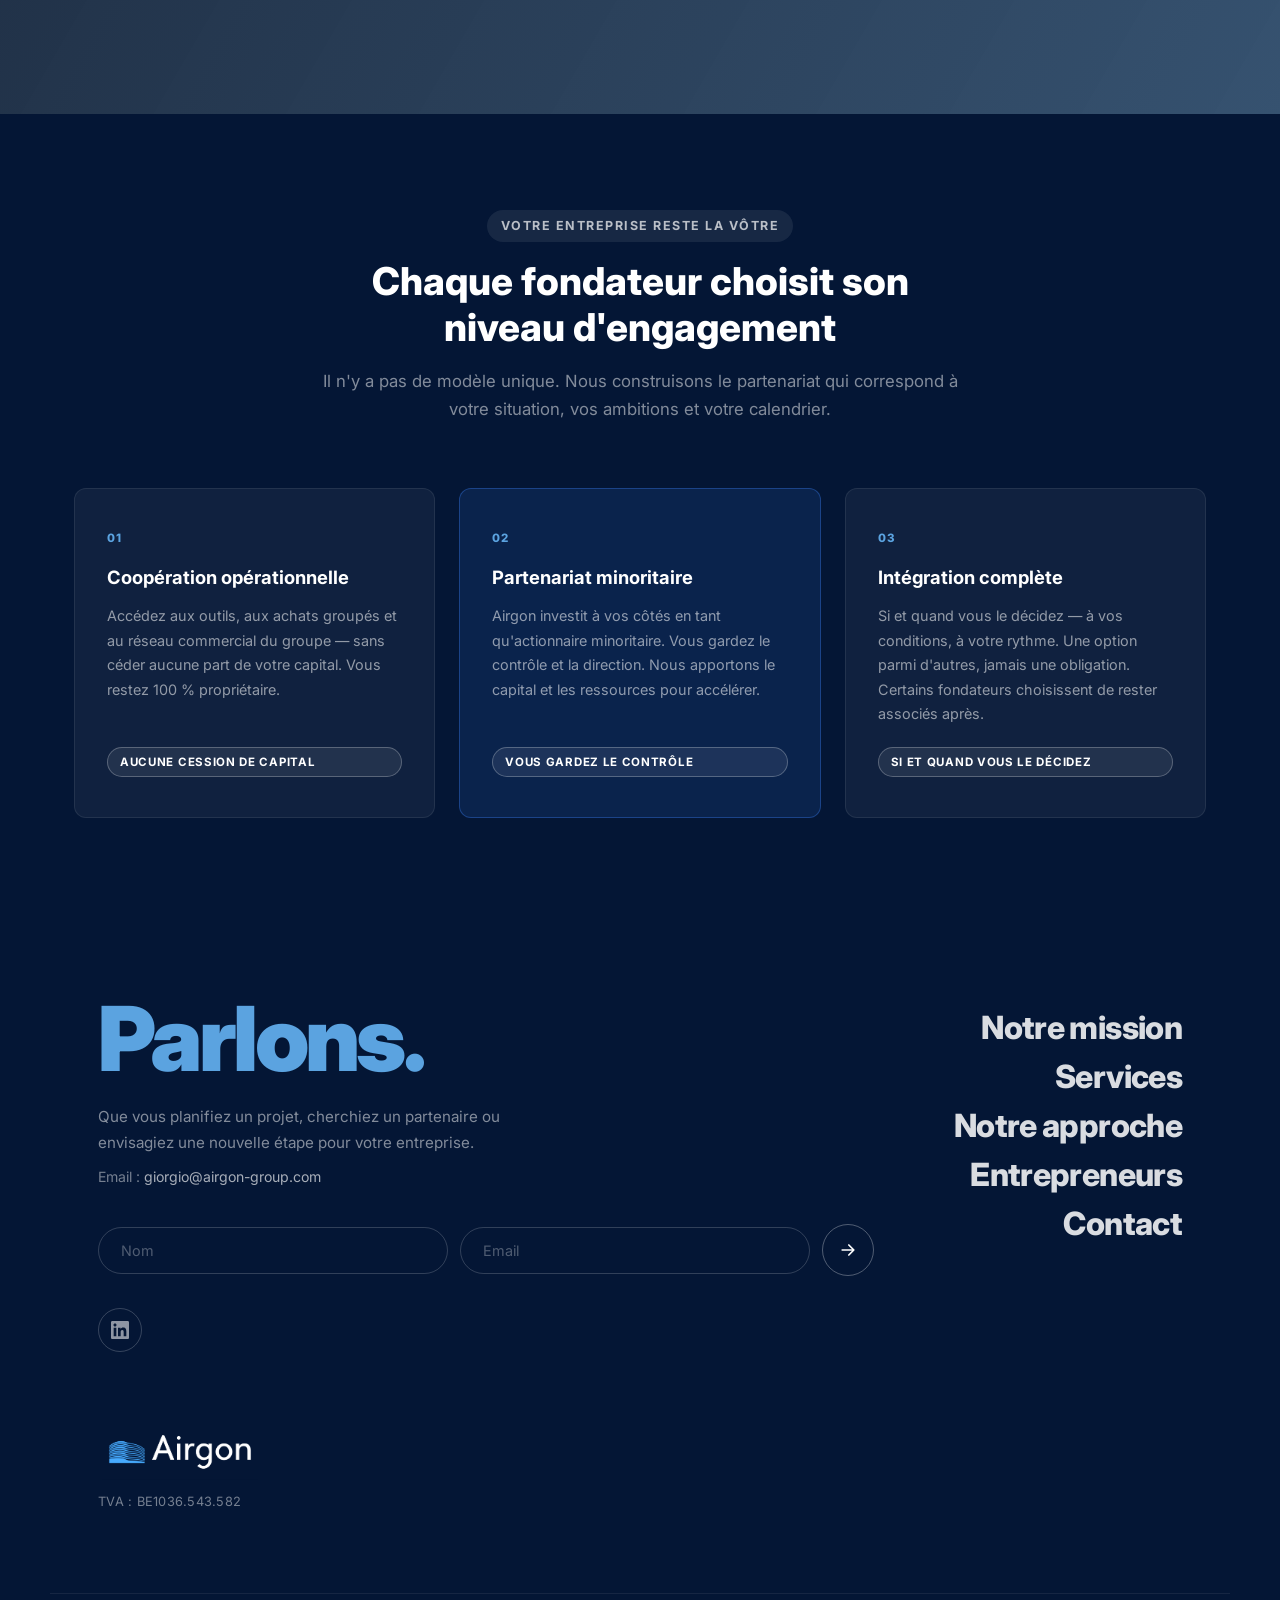
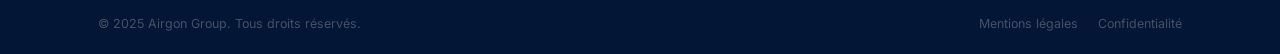
==== commit 0dc5b5d6: "Ajout section « Ce que nous apportons » (accordéon ressources partenaires) - Nouvelle section #resso" ====
--- a/index.html
+++ b/index.html
@@ -76,6 +76,7 @@
         <li><a href="#mission">Notre mission</a></li>
         <li><a href="#services">Services</a></li>
         <li><a href="#approche">Notre approche</a></li>
+        <li><a href="#ressources">Ressources</a></li>
         <li><a href="#entrepreneurs">Entrepreneurs</a></li>
         <li><a href="#contact" class="nav-cta">Nous contacter</a></li>
       </ul>
@@ -88,6 +89,7 @@
         <li><a href="#mission" onclick="closeMenu()">Notre mission</a></li>
         <li><a href="#services" onclick="closeMenu()">Services</a></li>
         <li><a href="#approche" onclick="closeMenu()">Notre approche</a></li>
+        <li><a href="#ressources" onclick="closeMenu()">Ressources</a></li>
         <li><a href="#entrepreneurs" onclick="closeMenu()">Entrepreneurs</a></li>
         <li><a href="#contact" onclick="closeMenu()">Nous contacter</a></li>
       </ul>
@@ -221,6 +223,93 @@
             </div>
             <p class="approche-note">Le rythme et la profondeur du partenariat sont toujours définis par le fondateur.</p>
           </div>
+        </div>
+      </div>
+    </div>
+  </section>
+
+  <!-- ========== RESSOURCES : CE QUE NOUS APPORTONS ========== -->
+  <section id="ressources">
+    <div class="container">
+      <div class="ressources-grid">
+        <div class="ressources-list fade-in" id="ressourcesList">
+          <div class="ressource-item open">
+            <button class="ressource-question" type="button" aria-expanded="true" onclick="toggleRessource(this)">
+              <span>Technologie</span>
+              <svg viewBox="0 0 20 20" fill="none" aria-hidden="true"><path class="ico-v" d="M10 4v12" stroke="currentColor" stroke-width="2.2" stroke-linecap="round"/><path d="M4 10h12" stroke="currentColor" stroke-width="2.2" stroke-linecap="round"/></svg>
+            </button>
+            <div class="ressource-answer"><p>La digitalisation des entreprises partenaires est au cœur d'Airgon. Nous aidons à intégrer un ERP si besoin et à digitaliser les éléments clés : devis, planning, suivi de chantier, facturation.</p></div>
+          </div>
+          <div class="ressource-item">
+            <button class="ressource-question" type="button" aria-expanded="false" onclick="toggleRessource(this)">
+              <span>Recrutement &amp; formation</span>
+              <svg viewBox="0 0 20 20" fill="none" aria-hidden="true"><path class="ico-v" d="M10 4v12" stroke="currentColor" stroke-width="2.2" stroke-linecap="round"/><path d="M4 10h12" stroke="currentColor" stroke-width="2.2" stroke-linecap="round"/></svg>
+            </button>
+            <div class="ressource-answer"><p>Trouver et garder de bons techniciens est le premier frein à la croissance. Airgon apporte une équipe de recrutement, des annonces mutualisées et des formations partagées entre les entreprises du groupe.</p></div>
+          </div>
+          <div class="ressource-item">
+            <button class="ressource-question" type="button" aria-expanded="false" onclick="toggleRessource(this)">
+              <span>Analyse &amp; données</span>
+              <svg viewBox="0 0 20 20" fill="none" aria-hidden="true"><path class="ico-v" d="M10 4v12" stroke="currentColor" stroke-width="2.2" stroke-linecap="round"/><path d="M4 10h12" stroke="currentColor" stroke-width="2.2" stroke-linecap="round"/></svg>
+            </button>
+            <div class="ressource-answer"><p>Chaque dirigeant dispose d'un tableau de bord clair : rentabilité par chantier, occupation des équipes, encours clients. Les décisions se prennent sur des chiffres fiables.</p></div>
+          </div>
+          <div class="ressource-item">
+            <button class="ressource-question" type="button" aria-expanded="false" onclick="toggleRessource(this)">
+              <span>Croissance organique : marketing, marque, centre d'appels</span>
+              <svg viewBox="0 0 20 20" fill="none" aria-hidden="true"><path class="ico-v" d="M10 4v12" stroke="currentColor" stroke-width="2.2" stroke-linecap="round"/><path d="M4 10h12" stroke="currentColor" stroke-width="2.2" stroke-linecap="round"/></svg>
+            </button>
+            <div class="ressource-answer"><p>Site web, référencement local, avis clients, campagnes ciblées : plus de demandes qualifiées, sous votre marque. Un centre d'appels commun transforme ces demandes en rendez-vous.</p></div>
+          </div>
+          <div class="ressource-item">
+            <button class="ressource-question" type="button" aria-expanded="false" onclick="toggleRessource(this)">
+              <span>Partage des bonnes pratiques</span>
+              <svg viewBox="0 0 20 20" fill="none" aria-hidden="true"><path class="ico-v" d="M10 4v12" stroke="currentColor" stroke-width="2.2" stroke-linecap="round"/><path d="M4 10h12" stroke="currentColor" stroke-width="2.2" stroke-linecap="round"/></svg>
+            </button>
+            <div class="ressource-answer"><p>Rejoindre Airgon, c'est rejoindre des dirigeants qui font le même métier que vous. Organisation d'atelier, tarification, stocks, sécurité : ce qui marche chez l'un est partagé avec tous.</p></div>
+          </div>
+          <div class="ressource-item">
+            <button class="ressource-question" type="button" aria-expanded="false" onclick="toggleRessource(this)">
+              <span>Expertise sectorielle</span>
+              <svg viewBox="0 0 20 20" fill="none" aria-hidden="true"><path class="ico-v" d="M10 4v12" stroke="currentColor" stroke-width="2.2" stroke-linecap="round"/><path d="M4 10h12" stroke="currentColor" stroke-width="2.2" stroke-linecap="round"/></svg>
+            </button>
+            <div class="ressource-answer"><p>L'équipe Airgon vient du terrain et connaît le HVAC, l'électricité et la plomberie. Nous accompagnons chaque dirigeant sur les sujets concrets de son marché : technique, réglementation, appels d'offres.</p></div>
+          </div>
+          <div class="ressource-item">
+            <button class="ressource-question" type="button" aria-expanded="false" onclick="toggleRessource(this)">
+              <span>Achats stratégiques</span>
+              <svg viewBox="0 0 20 20" fill="none" aria-hidden="true"><path class="ico-v" d="M10 4v12" stroke="currentColor" stroke-width="2.2" stroke-linecap="round"/><path d="M4 10h12" stroke="currentColor" stroke-width="2.2" stroke-linecap="round"/></svg>
+            </button>
+            <div class="ressource-answer"><p>En regroupant les volumes du groupe, nous négocions des conditions qu'une PME seule ne peut pas obtenir : pompes à chaleur, matériel électrique, cuivre, consommables. Chaque société garde ses fournisseurs de proximité si elle le souhaite.</p></div>
+          </div>
+          <div class="ressource-item">
+            <button class="ressource-question" type="button" aria-expanded="false" onclick="toggleRessource(this)">
+              <span>Développement de nouveaux partenariats</span>
+              <svg viewBox="0 0 20 20" fill="none" aria-hidden="true"><path class="ico-v" d="M10 4v12" stroke="currentColor" stroke-width="2.2" stroke-linecap="round"/><path d="M4 10h12" stroke="currentColor" stroke-width="2.2" stroke-linecap="round"/></svg>
+            </button>
+            <div class="ressource-answer"><p>Vous souhaitez travailler avec un confrère dans votre région ? Une équipe dédiée identifie les cibles, mène les discussions et structure l'opération. Après la signature, une équipe locale accompagne l'intégration.</p></div>
+          </div>
+          <div class="ressource-item">
+            <button class="ressource-question" type="button" aria-expanded="false" onclick="toggleRessource(this)">
+              <span>Finance &amp; comptabilité</span>
+              <svg viewBox="0 0 20 20" fill="none" aria-hidden="true"><path class="ico-v" d="M10 4v12" stroke="currentColor" stroke-width="2.2" stroke-linecap="round"/><path d="M4 10h12" stroke="currentColor" stroke-width="2.2" stroke-linecap="round"/></svg>
+            </button>
+            <div class="ressource-answer"><p>Comptabilité, facturation, trésorerie, clôtures : notre équipe finance prend en charge l'administratif et vous fournit chaque mois une information précise. Vous gagnez du temps et pilotez avec une vision claire.</p></div>
+          </div>
+          <div class="ressource-item">
+            <button class="ressource-question" type="button" aria-expanded="false" onclick="toggleRessource(this)">
+              <span>Juridique</span>
+              <svg viewBox="0 0 20 20" fill="none" aria-hidden="true"><path class="ico-v" d="M10 4v12" stroke="currentColor" stroke-width="2.2" stroke-linecap="round"/><path d="M4 10h12" stroke="currentColor" stroke-width="2.2" stroke-linecap="round"/></svg>
+            </button>
+            <div class="ressource-answer"><p>Contrats, conditions générales, litiges, agréations, obligations réglementaires : notre équipe juridique accompagne les entreprises partenaires et protège leurs intérêts.</p></div>
+          </div>
+        </div>
+        <div class="ressources-content fade-in">
+          <div class="section-tag">Ce que nous apportons</div>
+          <h2>Comment nous soutenons nos partenaires</h2>
+          <p>Notre rôle : aider chaque entreprise du groupe à devenir une version plus forte d'elle-même, meilleur employeur et meilleur prestataire de sa région, fidèle à son histoire.</p>
+          <p>L'équipe Airgon apporte ces ressources en arrière-plan, au rythme que vous choisissez.</p>
+          <a href="#contact" class="btn btn-primary">Parlons-en</a>
         </div>
       </div>
     </div>
--- a/style.css
+++ b/style.css
@@ -1171,3 +1171,84 @@
   .footer-grid { grid-template-columns: 1fr; }
   .mission-card { left: 0; min-width: auto; right: 16px; }
 }
+
+/* ==================== RESSOURCES : CE QUE NOUS APPORTONS ==================== */
+#ressources { background: var(--gray-50); }
+.ressources-grid {
+  display: grid;
+  grid-template-columns: 1.55fr 1fr;
+  gap: 72px;
+  align-items: start;
+}
+.ressources-list {
+  border: 1px solid var(--gray-300);
+  border-radius: var(--radius);
+  background: var(--white);
+  overflow: hidden;
+}
+.ressource-item { border-top: 1px solid var(--gray-300); }
+.ressource-item:first-child { border-top: 0; }
+.ressource-question {
+  width: 100%;
+  display: flex;
+  align-items: center;
+  justify-content: space-between;
+  gap: 16px;
+  padding: 18px 22px;
+  background: none;
+  border: 0;
+  cursor: pointer;
+  text-align: left;
+  font-family: inherit;
+  font-size: 0.98rem;
+  font-weight: 700;
+  color: var(--gray-900);
+  transition: color var(--transition), background var(--transition);
+}
+.ressource-question:hover { background: var(--gray-50); }
+.ressource-question:focus-visible { outline: 2px solid var(--blue-accent); outline-offset: -2px; }
+.ressource-question svg {
+  width: 18px;
+  height: 18px;
+  flex-shrink: 0;
+  color: var(--gray-900);
+  transition: color var(--transition);
+}
+.ressource-question .ico-v { transition: opacity var(--transition); }
+.ressource-item.open .ressource-question { color: var(--blue-accent); }
+.ressource-item.open .ressource-question svg { color: var(--blue-accent); }
+.ressource-item.open .ressource-question .ico-v { opacity: 0; }
+.ressource-answer {
+  max-height: 0;
+  overflow: hidden;
+  transition: max-height 0.35s ease;
+}
+.ressource-item.open .ressource-answer { max-height: 420px; }
+.ressource-answer p {
+  padding: 0 22px 20px;
+  color: var(--gray-700);
+  font-size: 0.92rem;
+  line-height: 1.7;
+  max-width: 62ch;
+}
+.ressources-content { position: sticky; top: 110px; }
+.ressources-content .section-tag { display: inline-block; margin-bottom: 16px; }
+.ressources-content h2 { color: var(--blue-main); margin-bottom: 20px; }
+.ressources-content p {
+  color: var(--gray-700);
+  font-size: 1.02rem;
+  line-height: 1.75;
+  margin-bottom: 16px;
+}
+.ressources-content .btn { margin-top: 8px; }
+@media (max-width: 1024px) {
+  .ressources-grid { grid-template-columns: 1fr; gap: 40px; }
+  .ressources-content { position: static; order: -1; }
+}
+@media (max-width: 768px) {
+  .ressource-question { font-size: 0.92rem; padding: 16px 18px; }
+  .ressource-answer p { padding: 0 18px 16px; }
+}
+@media (prefers-reduced-motion: reduce) {
+  .ressource-answer, .ressource-question, .ressource-question svg { transition: none; }
+}
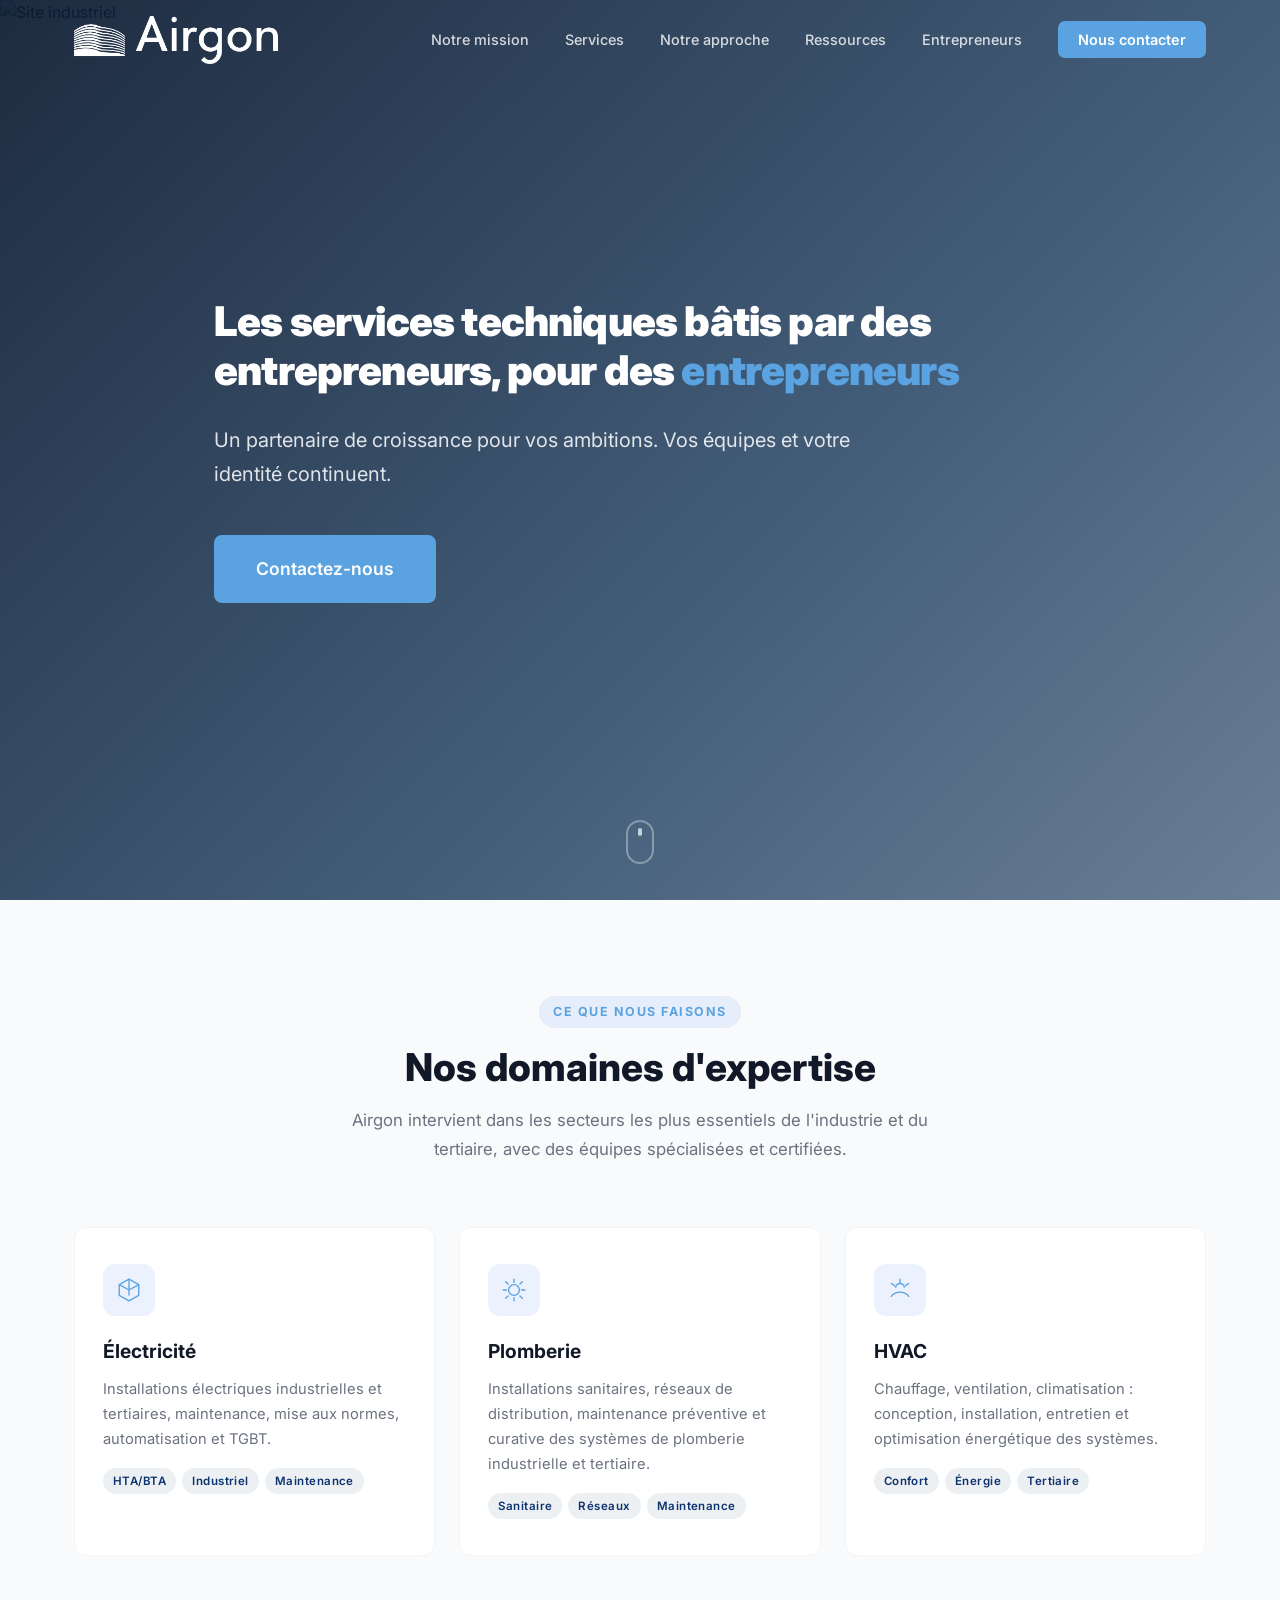
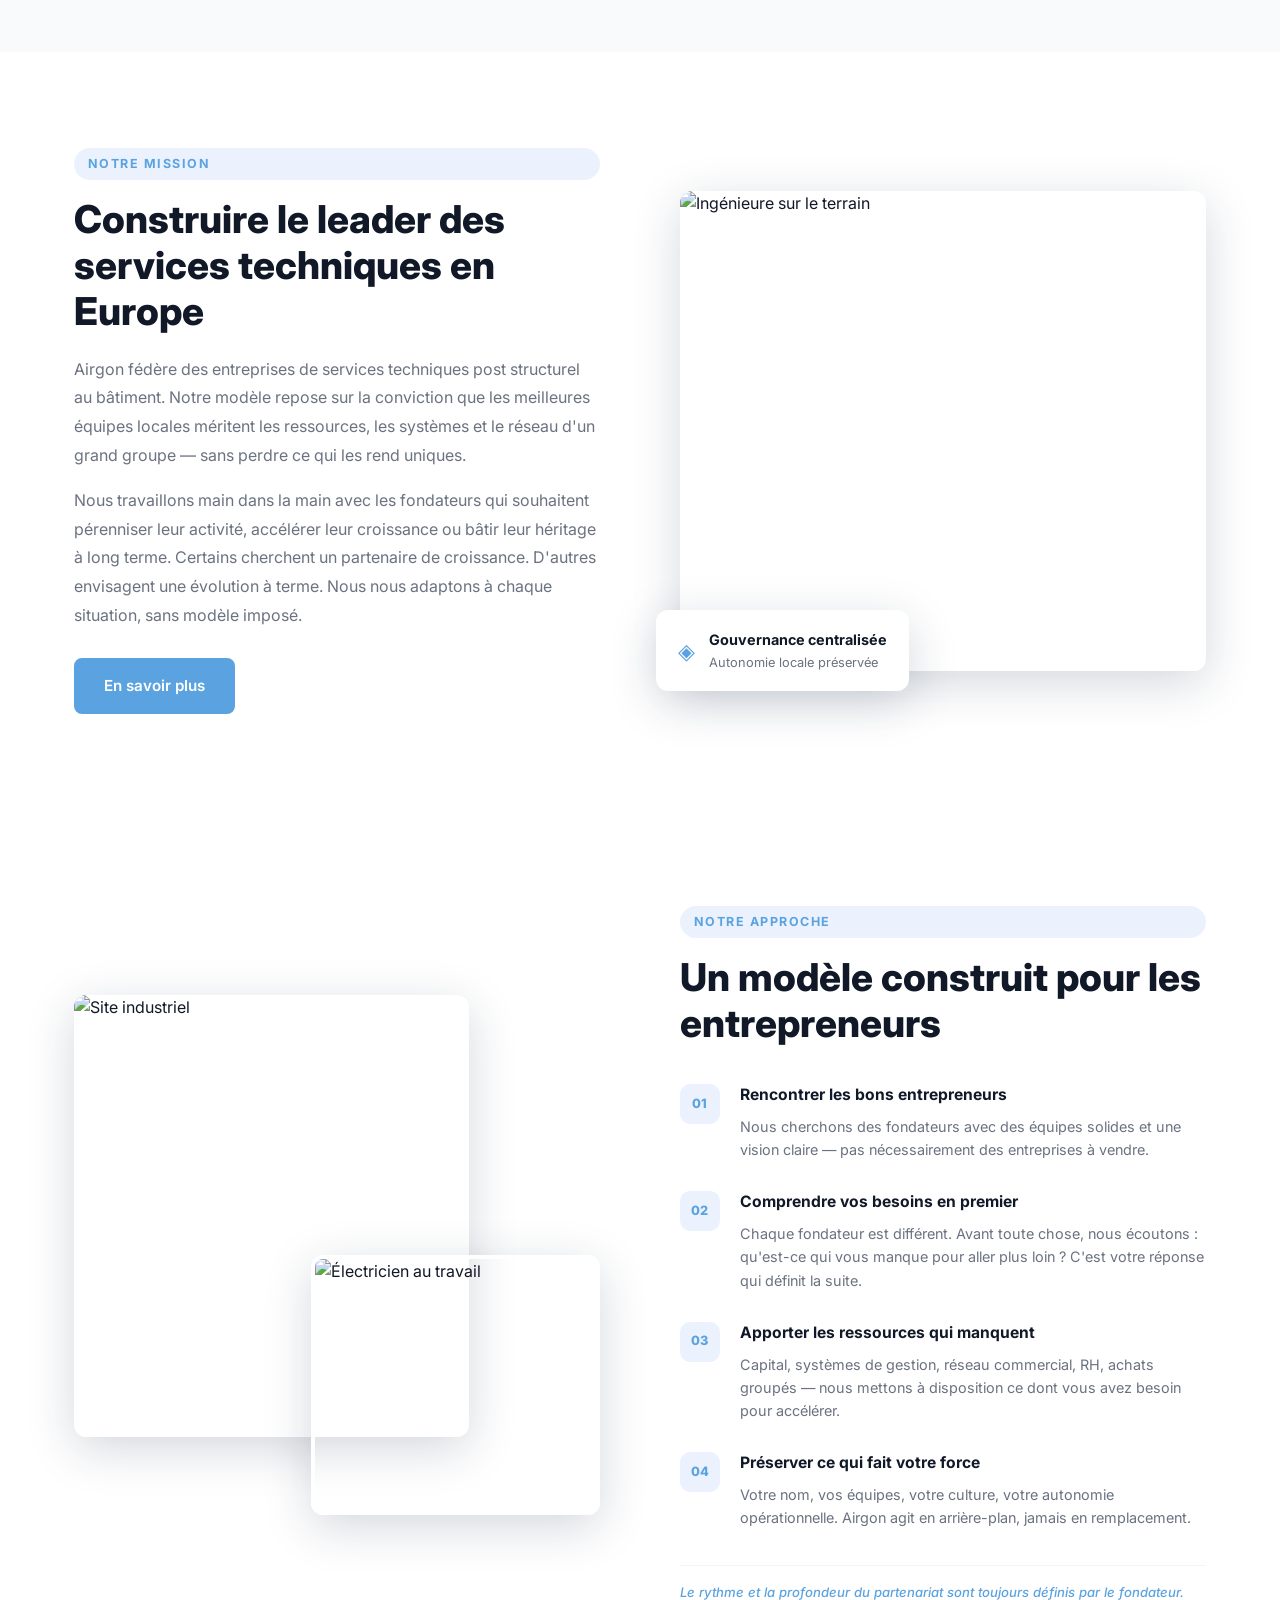
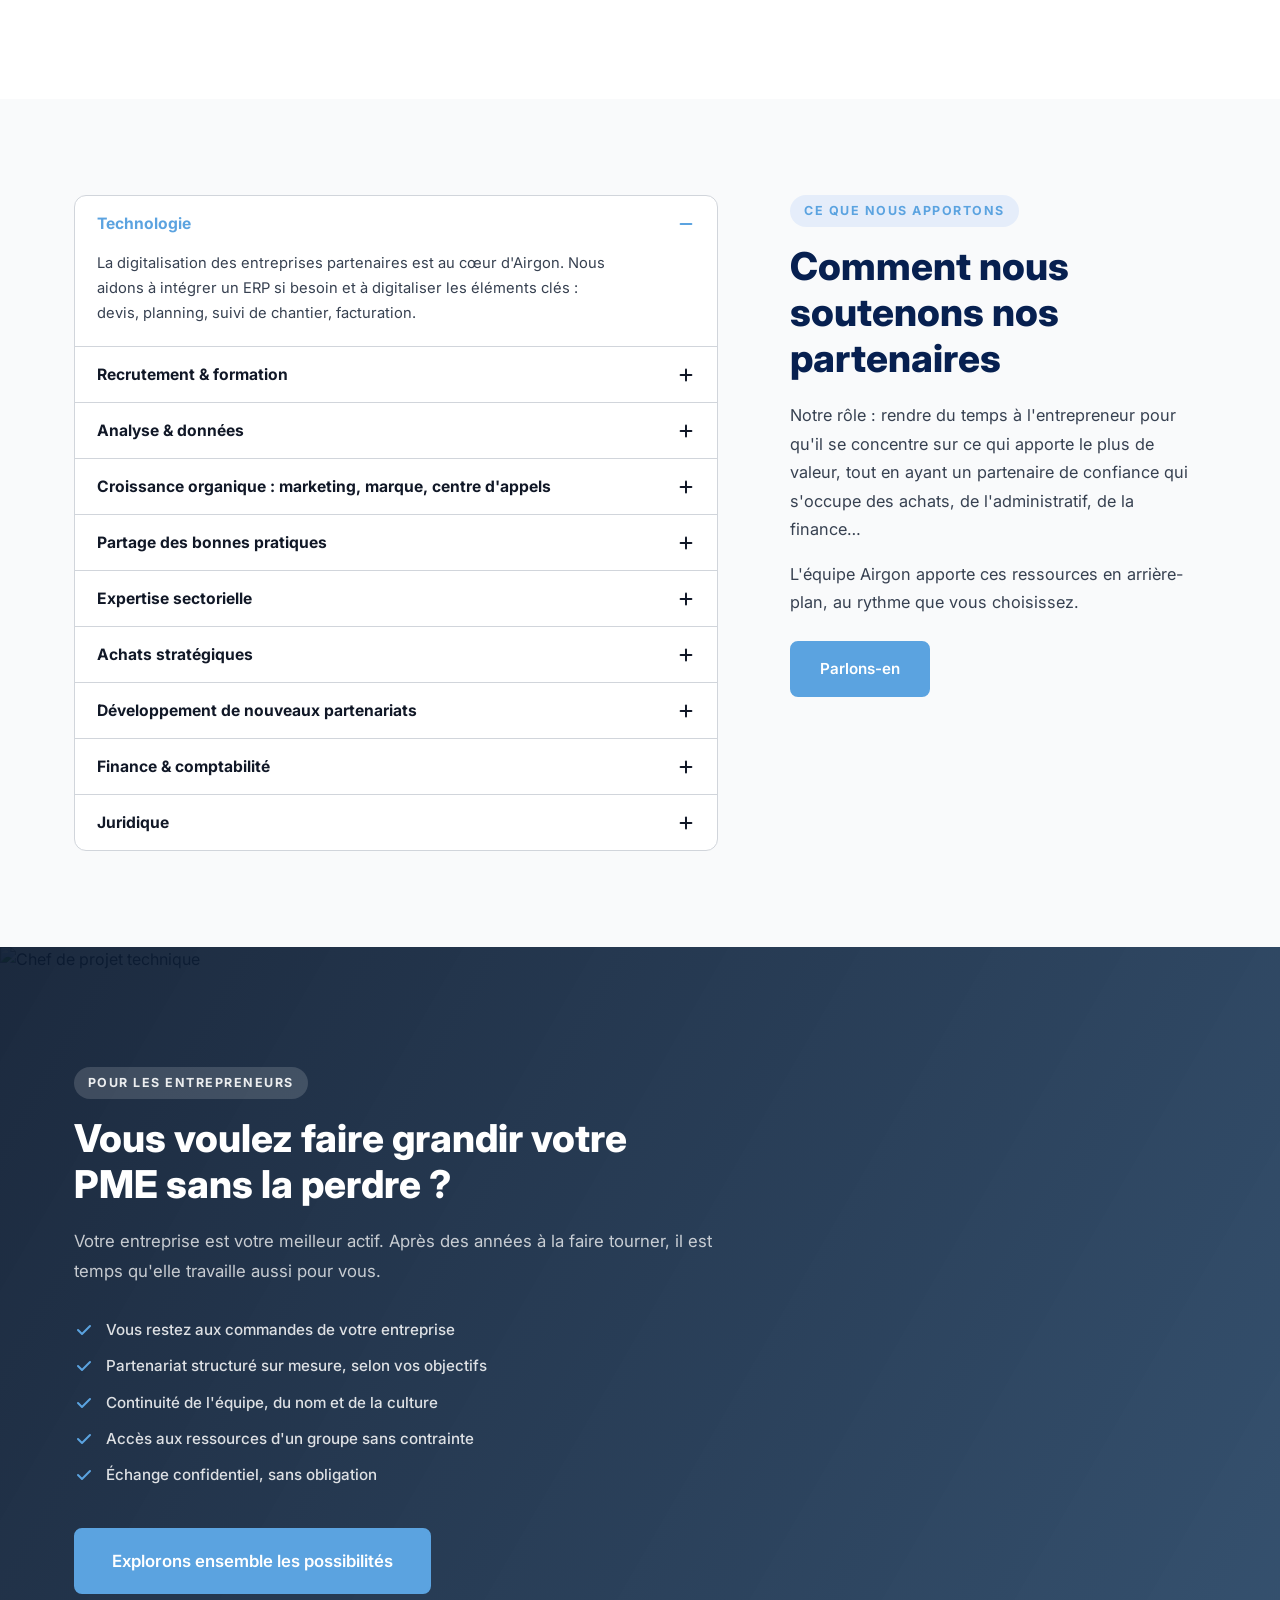
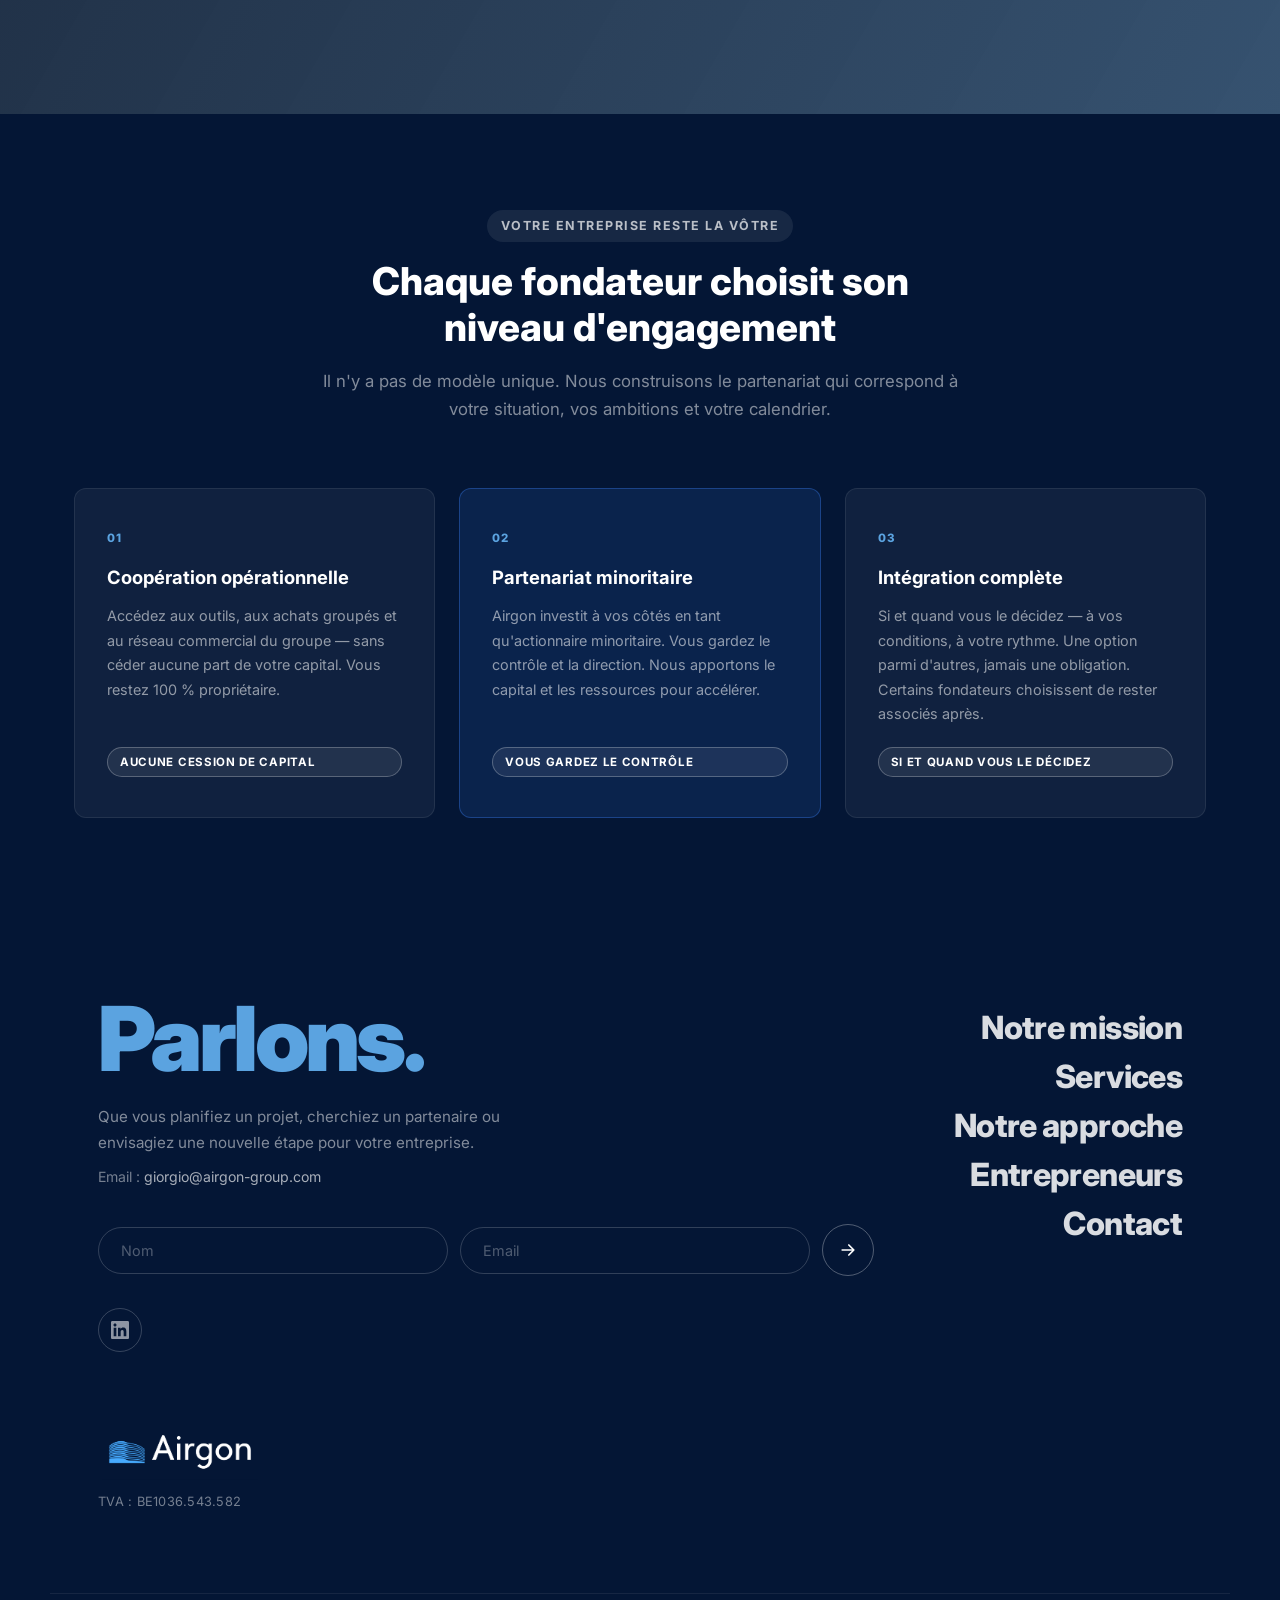
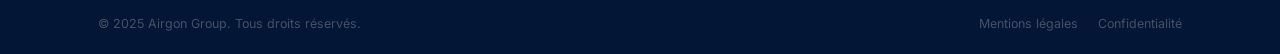
==== commit 9a2238ba: "Ressources : nouveau paragraphe « Notre rôle » (rendre du temps à l'entrepreneur) Co-Authored-By: Cl" ====
--- a/index.html
+++ b/index.html
@@ -307,7 +307,7 @@
         <div class="ressources-content fade-in">
           <div class="section-tag">Ce que nous apportons</div>
           <h2>Comment nous soutenons nos partenaires</h2>
-          <p>Notre rôle : aider chaque entreprise du groupe à devenir une version plus forte d'elle-même, meilleur employeur et meilleur prestataire de sa région, fidèle à son histoire.</p>
+          <p>Notre rôle : rendre du temps à l'entrepreneur pour qu'il se concentre sur ce qui apporte le plus de valeur, tout en ayant un partenaire de confiance qui s'occupe des achats, de l'administratif, de la finance…</p>
           <p>L'équipe Airgon apporte ces ressources en arrière-plan, au rythme que vous choisissez.</p>
           <a href="#contact" class="btn btn-primary">Parlons-en</a>
         </div>
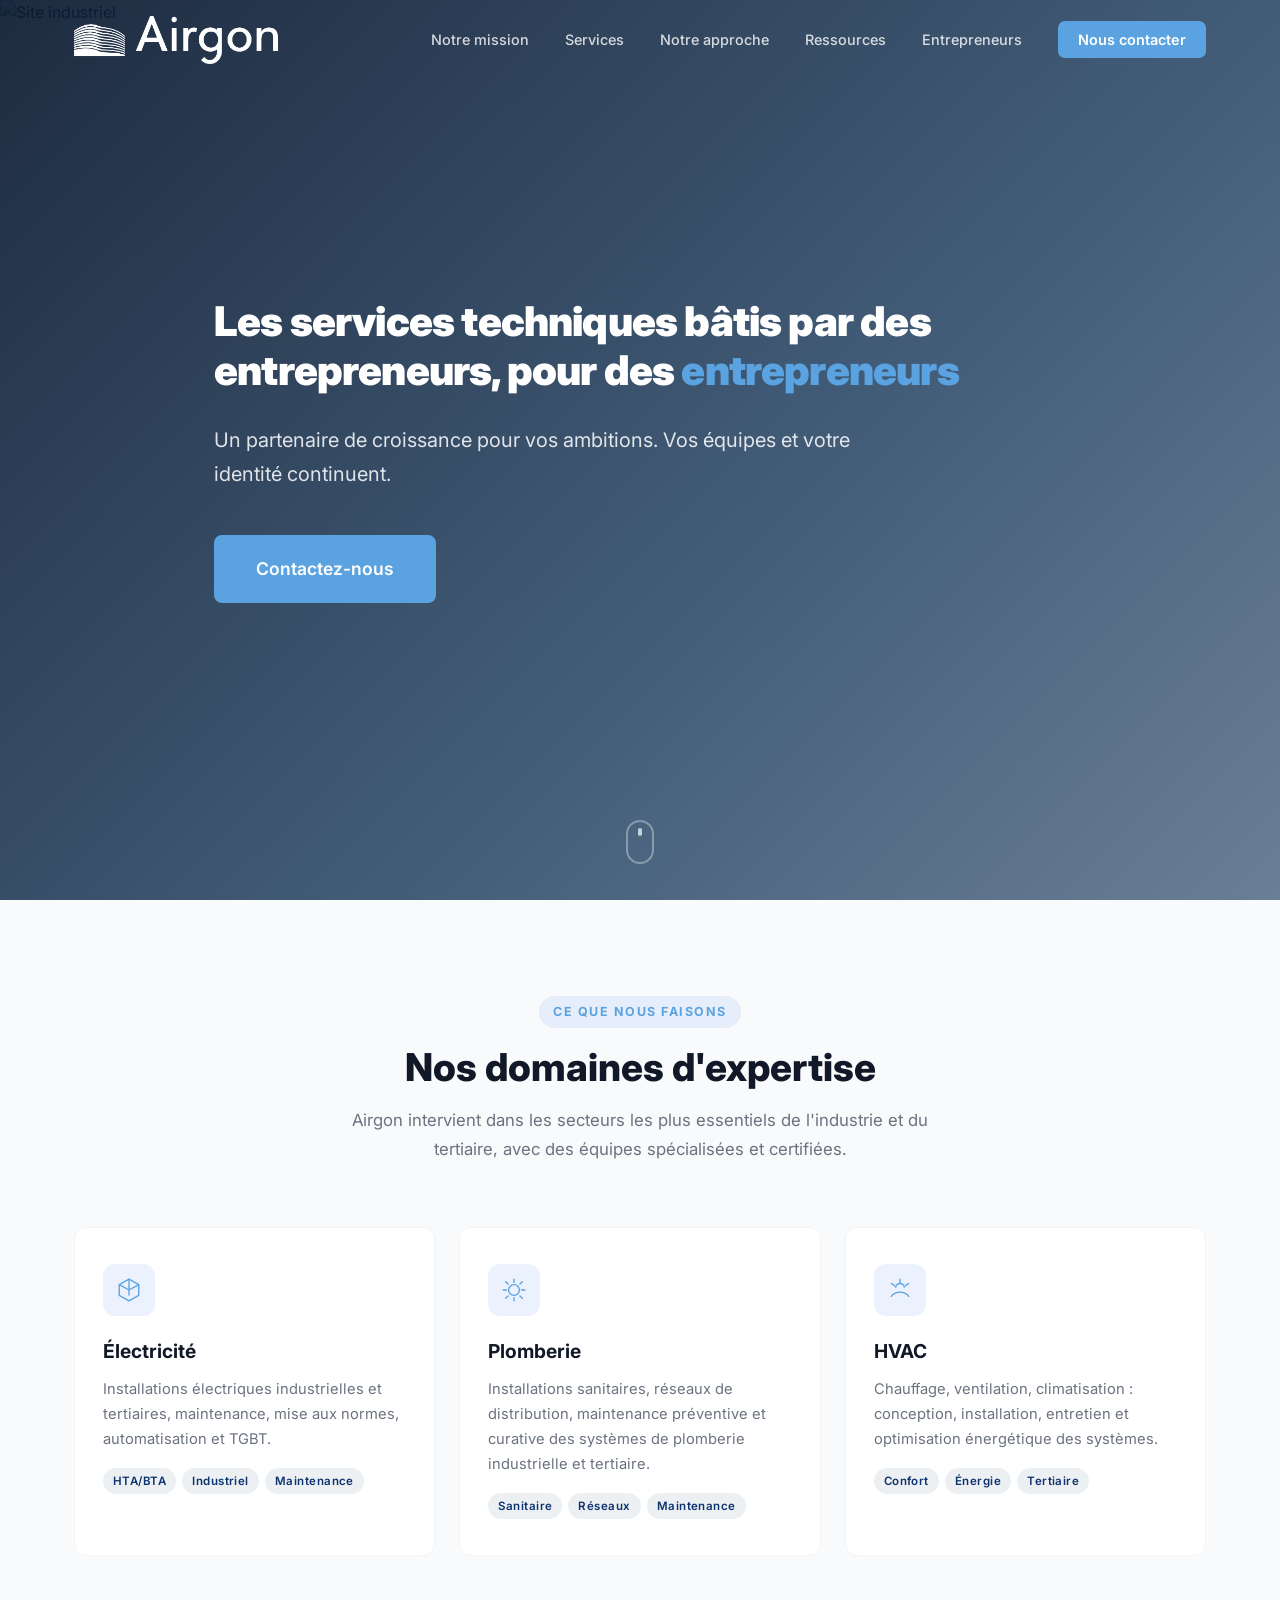
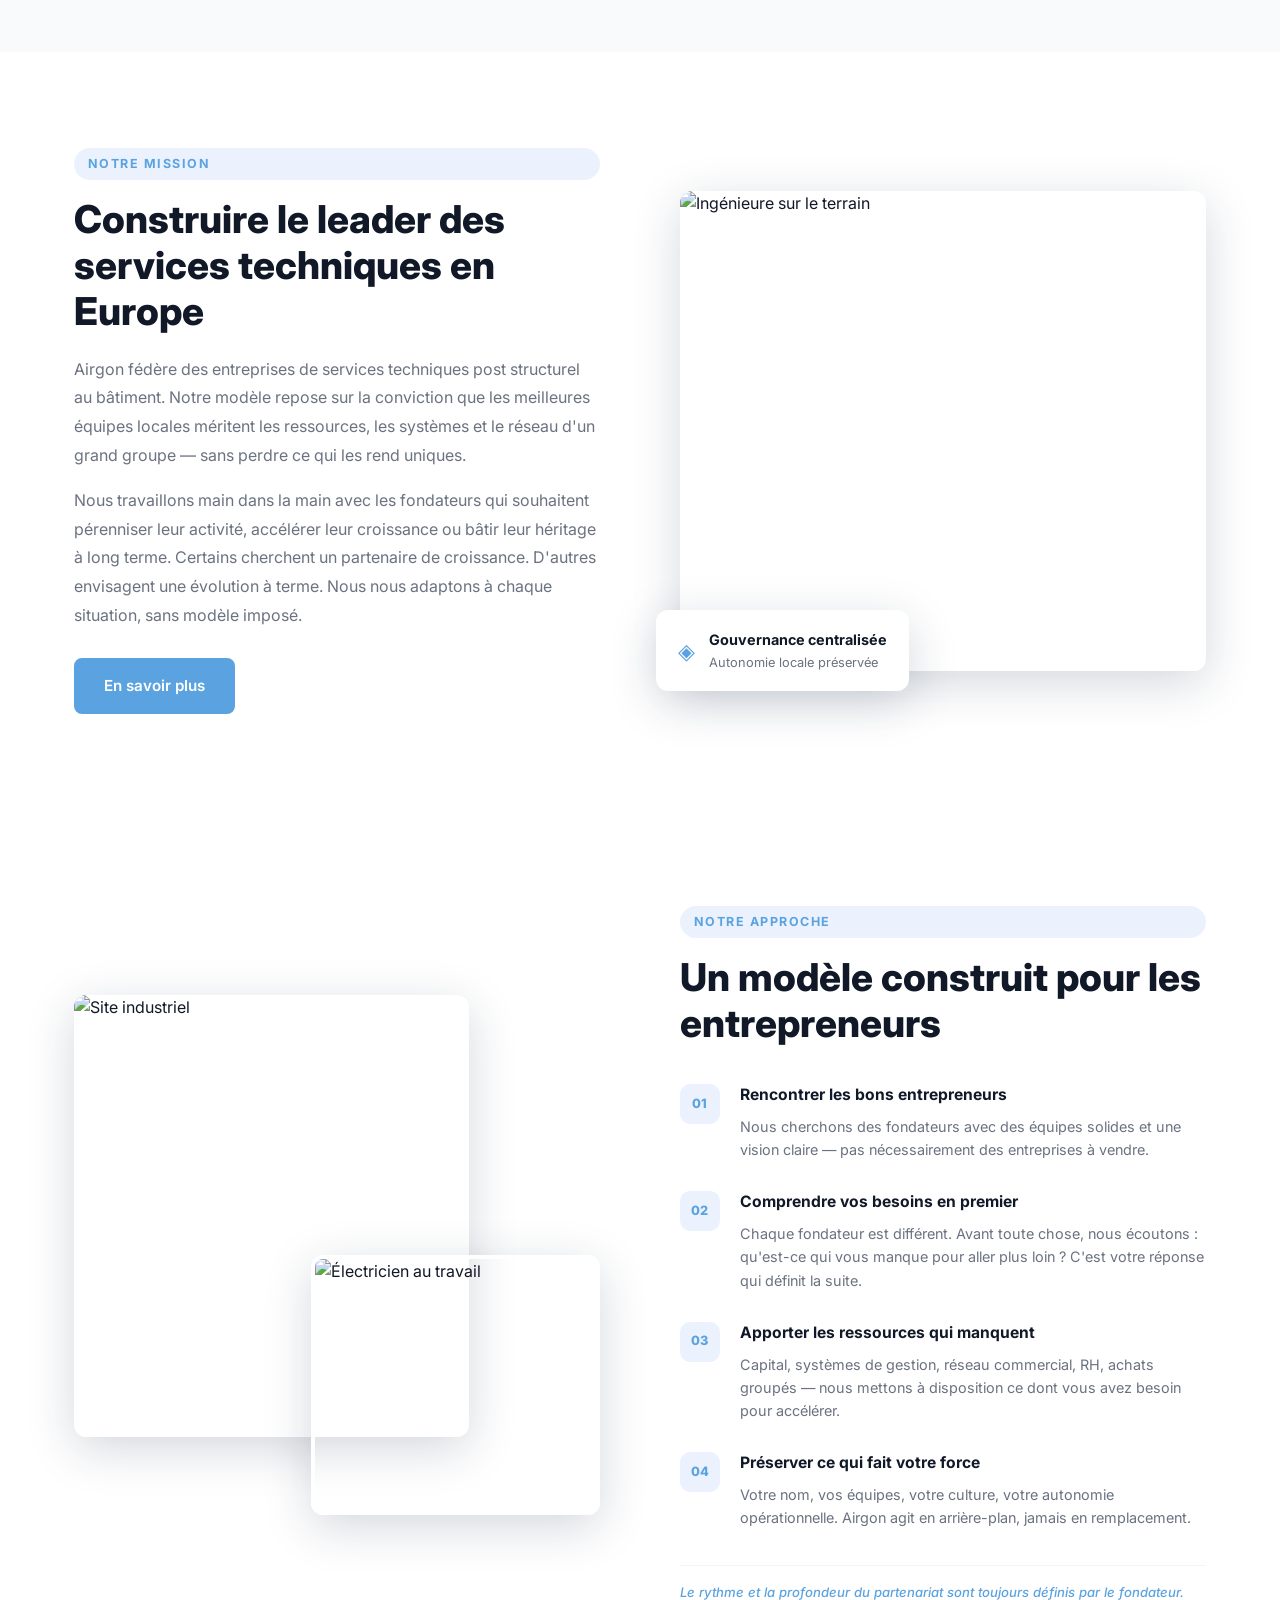
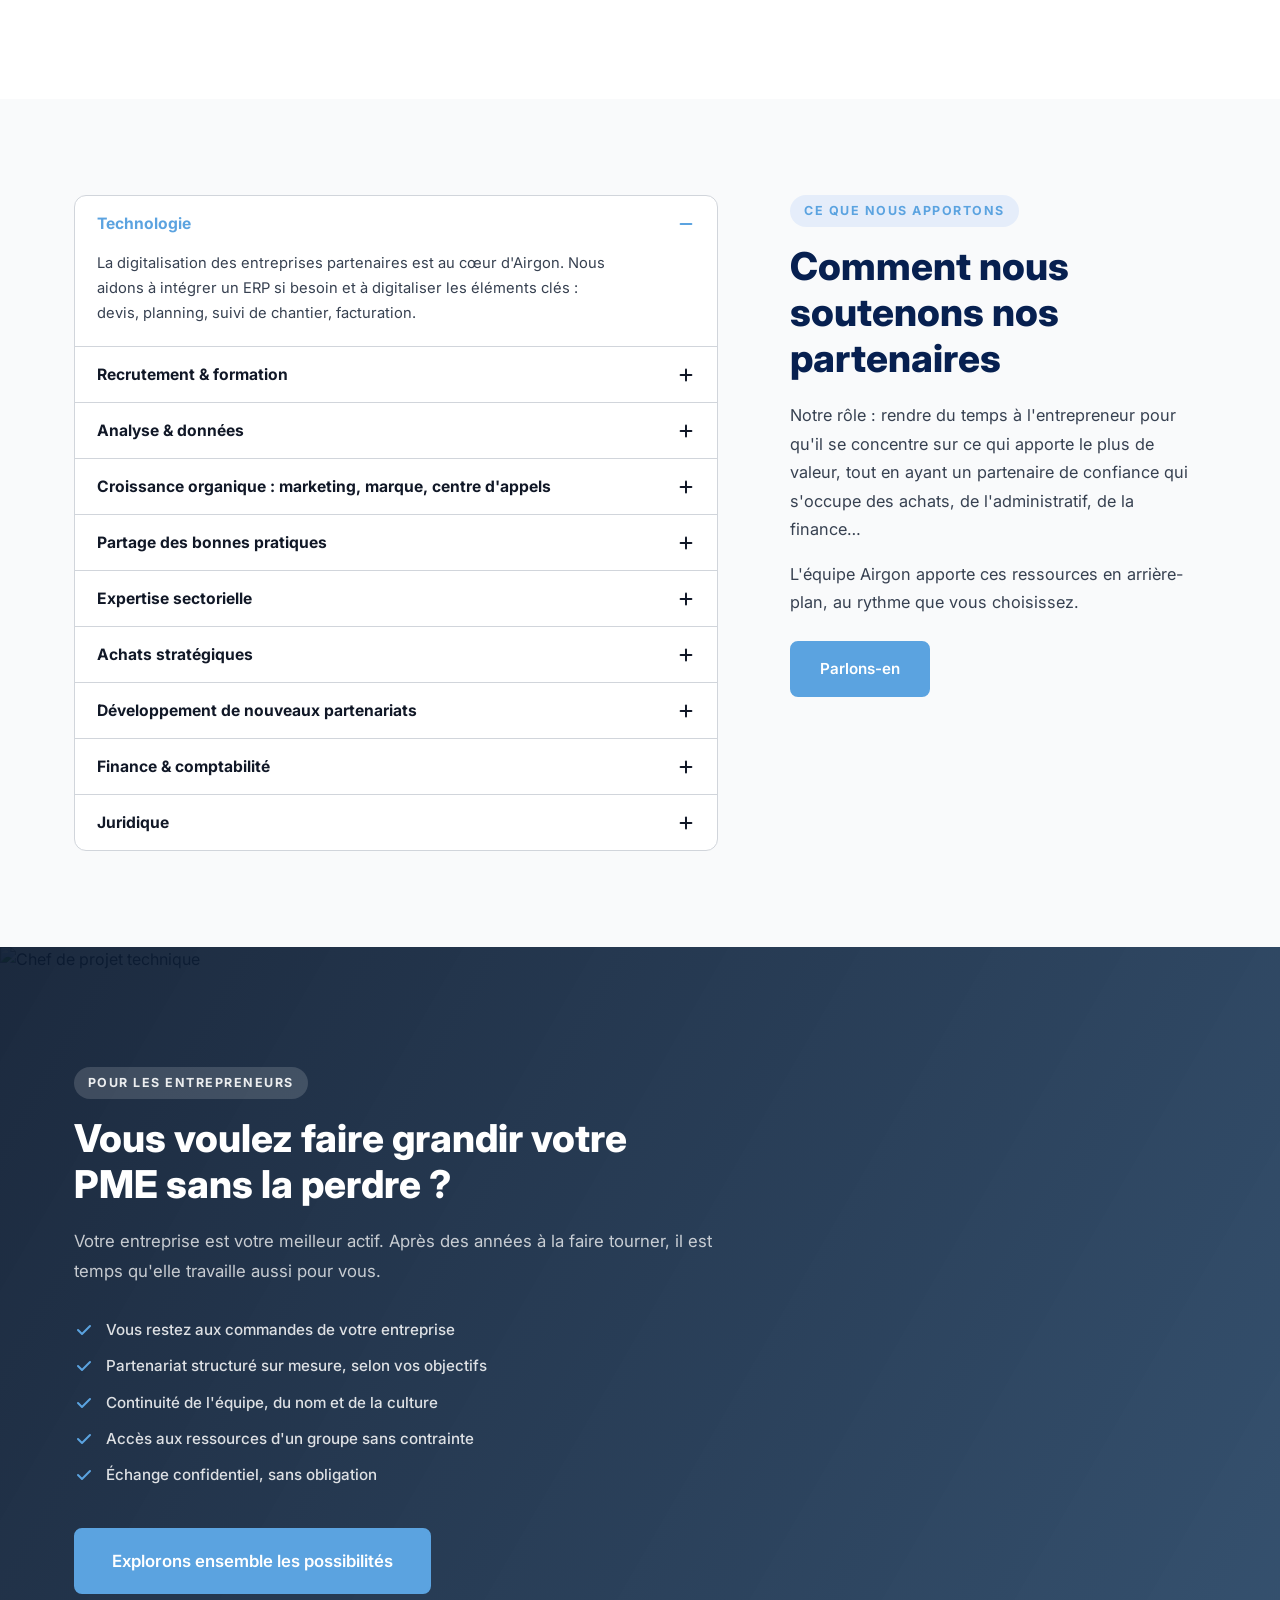
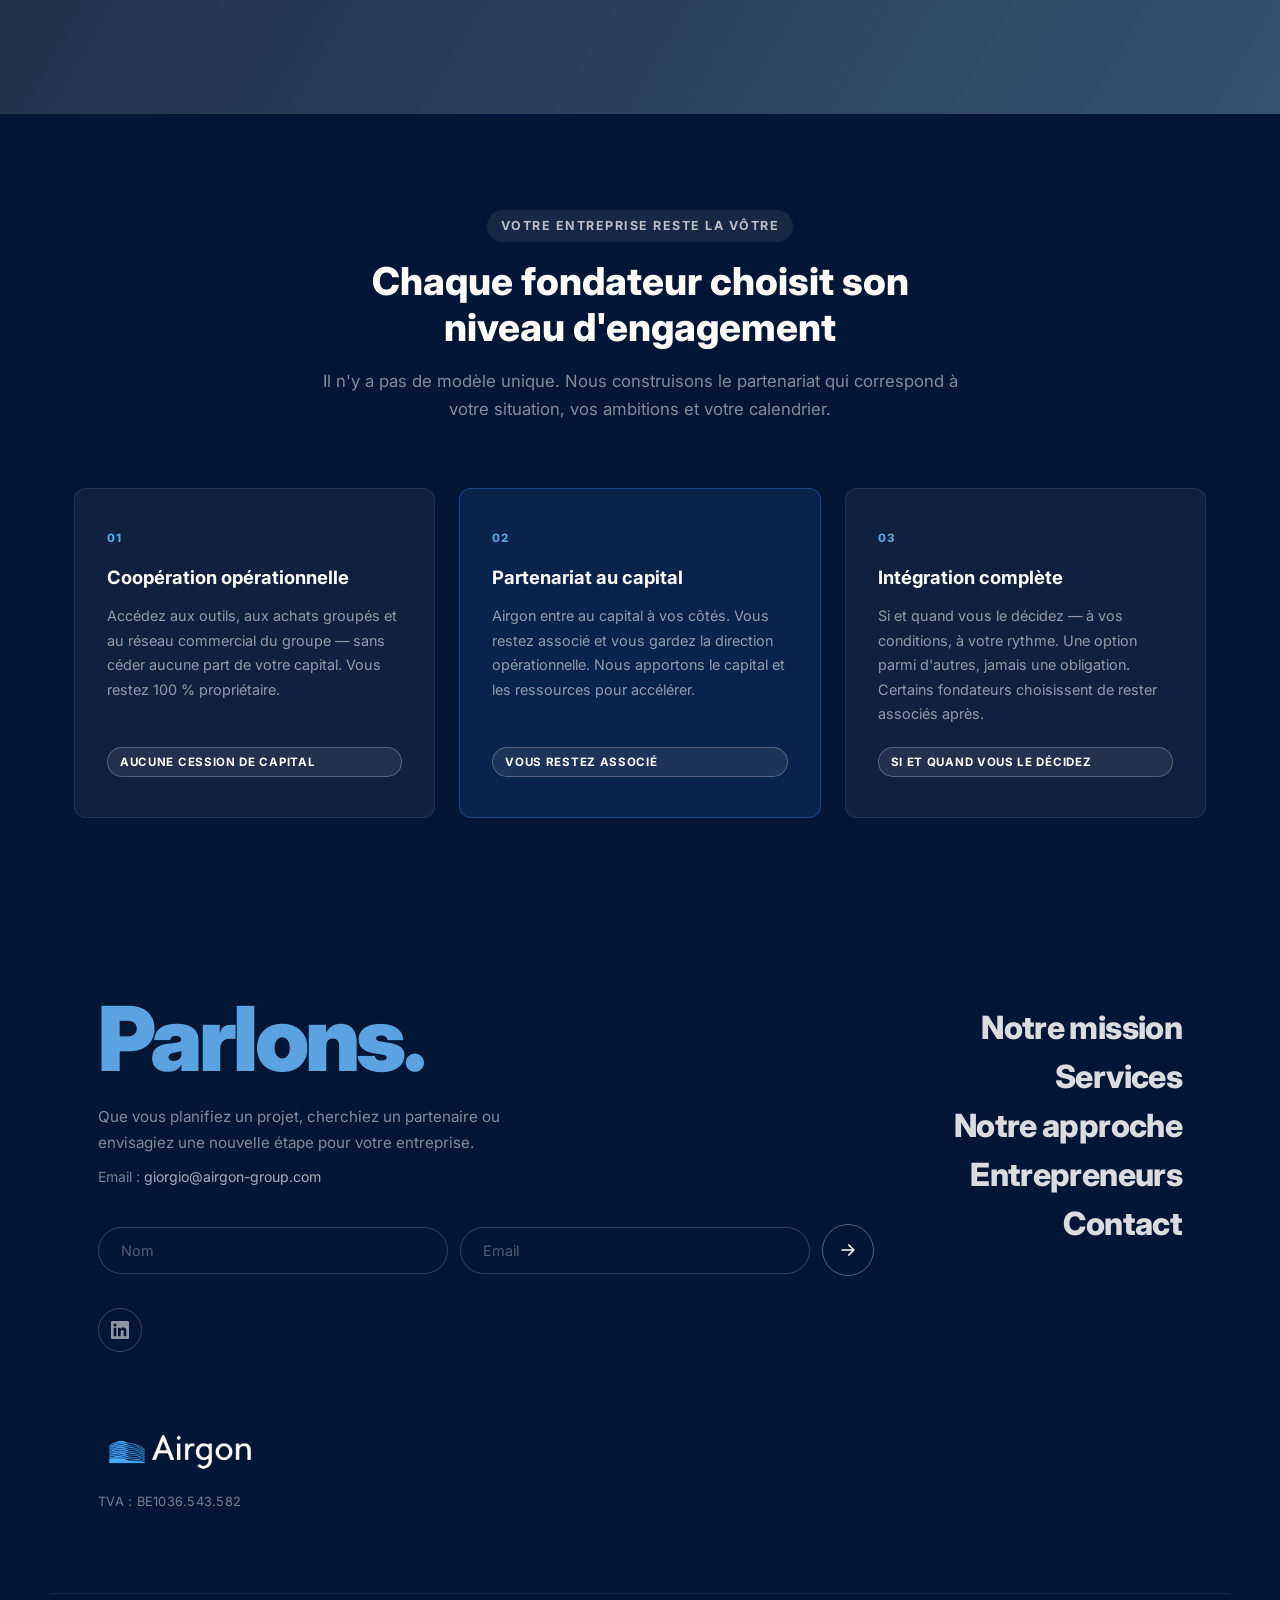
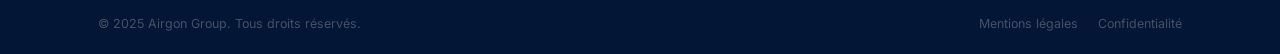
==== commit b772ad55: "Modèles : « Partenariat minoritaire » devient « Partenariat au capital » Co-Authored-By: Claude Fabl" ====
--- a/index.html
+++ b/index.html
@@ -371,9 +371,9 @@
         </div>
         <div class="modele-card modele-featured fade-in">
           <div class="modele-number">02</div>
-          <h3>Partenariat minoritaire</h3>
-          <p>Airgon investit à vos côtés en tant qu'actionnaire minoritaire. Vous gardez le contrôle et la direction. Nous apportons le capital et les ressources pour accélérer.</p>
-          <div class="modele-tag">Vous gardez le contrôle</div>
+          <h3>Partenariat au capital</h3>
+          <p>Airgon entre au capital à vos côtés. Vous restez associé et vous gardez la direction opérationnelle. Nous apportons le capital et les ressources pour accélérer.</p>
+          <div class="modele-tag">Vous restez associé</div>
         </div>
         <div class="modele-card fade-in">
           <div class="modele-number">03</div>
